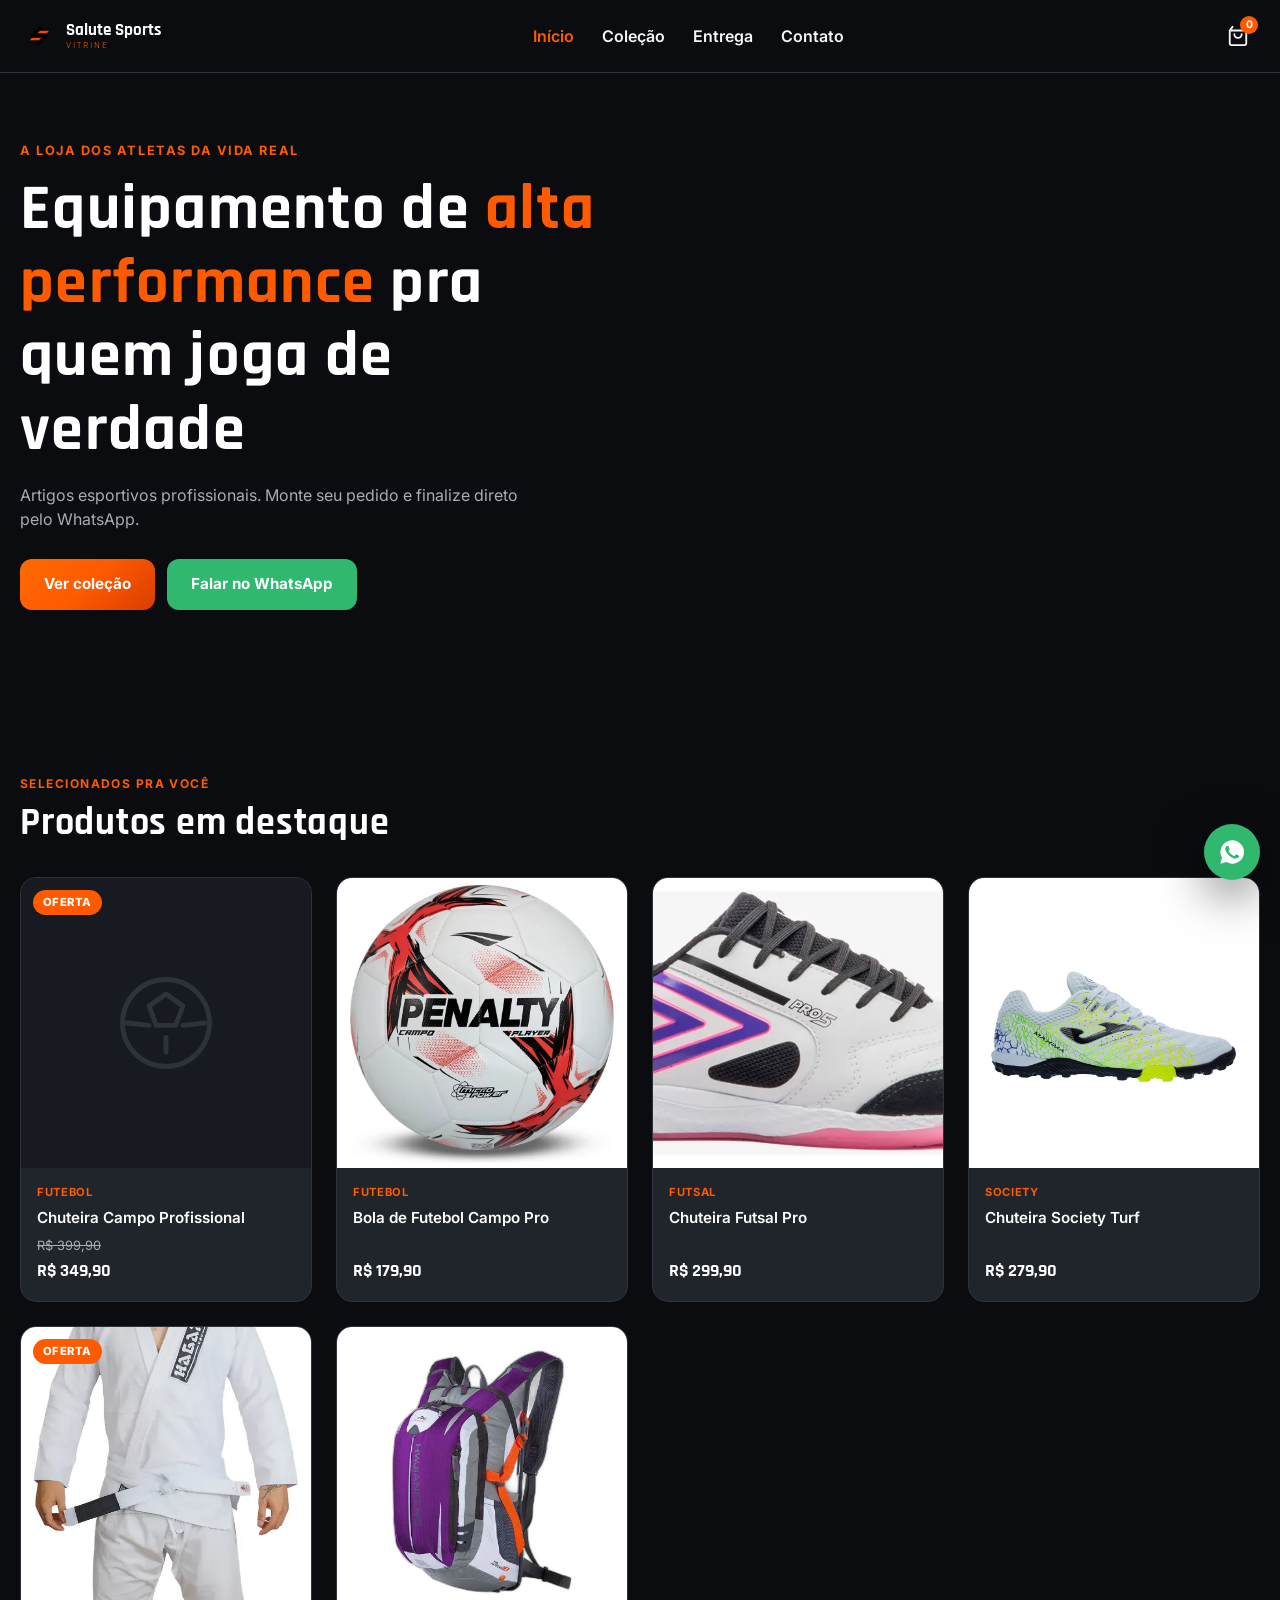
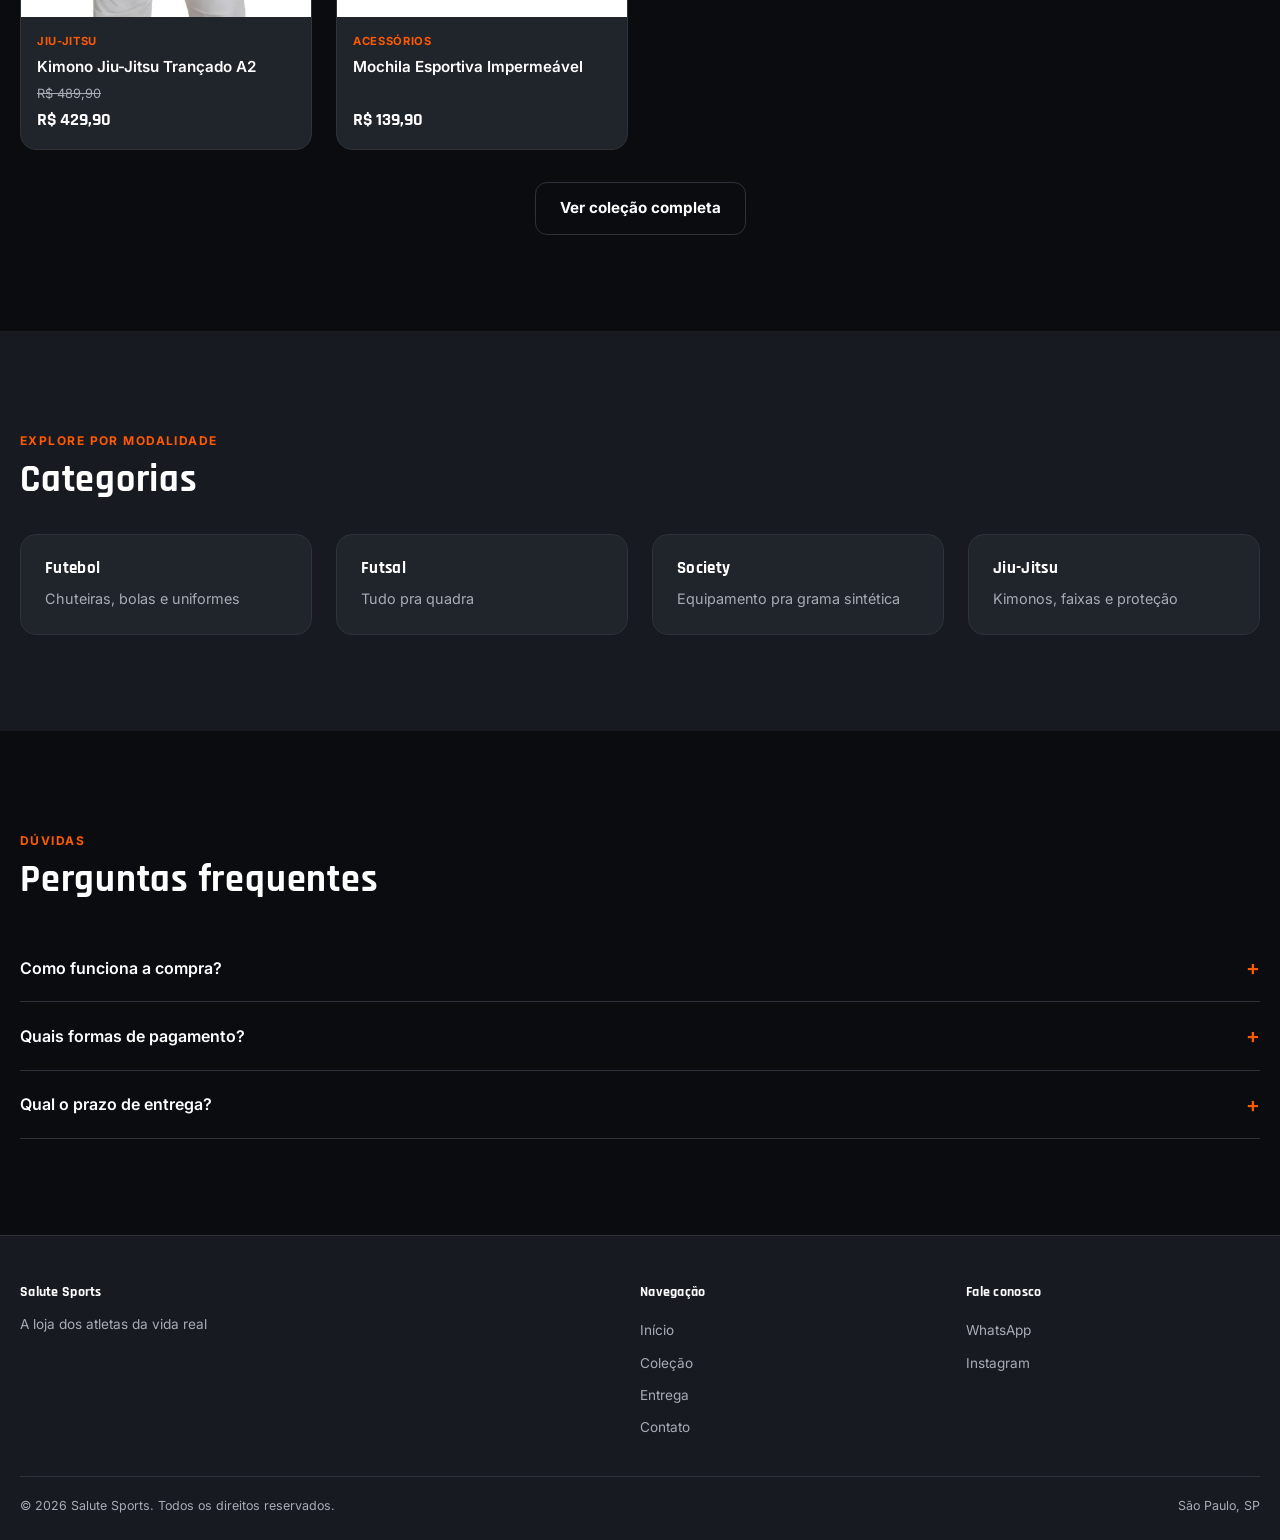
==== index.html @ 9b976837 "chore: bootstrap vitrine-esporte a partir do salute-sports-site" ====
<!doctype html>
<html lang="pt-BR">
<head>
<meta charset="UTF-8">
<meta name="viewport" content="width=device-width, initial-scale=1.0">
<title>Vitrine Esporte</title>
<meta name="description" content="Loja de artigos esportivos.">
<link rel="preconnect" href="https://fonts.googleapis.com">
<link rel="preconnect" href="https://fonts.gstatic.com" crossorigin>
<link href="https://fonts.googleapis.com/css2?family=Inter:wght@400;500;600;700;800&family=Rajdhani:wght@600;700&display=swap" rel="stylesheet">
<link rel="stylesheet" href="css/tokens.css">
<link rel="stylesheet" href="css/base.css">
<link rel="icon" type="image/svg+xml" href="img/favicon.svg">
</head>
<body data-page="home">

<a href="#main" class="skip-link">Pular para o conteúdo</a>

<!-- ============ HEADER ============ -->
<header class="header">
  <div class="header-inner">
    <a href="index.html" class="logo">
      <img data-store-logo src="img/logo/logo-mark.png" alt="" class="logo-icon">
      <span class="logo-text"><span class="logo-mark" data-store-name>Loja</span><span class="logo-sub">VITRINE</span></span>
    </a>
    <nav class="nav" id="mainNav" aria-label="Navegação principal">
      <a href="index.html" class="active">Início</a>
      <a href="colecao.html">Coleção</a>
      <a href="entrega.html">Entrega</a>
      <a href="contato.html">Contato</a>
    </nav>
    <div class="header-actions">
      <button class="icon-btn" id="cartBtn" aria-label="Abrir sacola de compras">
        <svg viewBox="0 0 24 24" fill="none" stroke="currentColor" stroke-width="2" stroke-linecap="round" stroke-linejoin="round"><path d="M6 2L3 6v14a2 2 0 002 2h14a2 2 0 002-2V6l-3-4"/><path d="M3 6h18"/><path d="M16 10a4 4 0 01-8 0"/></svg>
        <span class="cart-count" id="cartCount">0</span>
      </button>
      <button class="menu-toggle" id="menuToggle" aria-label="Abrir menu" aria-expanded="false" aria-controls="mainNav">
        <svg viewBox="0 0 24 24" fill="none" stroke="currentColor" stroke-width="2" stroke-linecap="round" stroke-linejoin="round"><path d="M3 6h18M3 12h18M3 18h18"/></svg>
      </button>
    </div>
  </div>
</header>
<div class="nav-overlay" id="navOverlay"></div>

<main id="main">

  <!-- ============ HERO ============ -->
  <section class="hero">
    <div class="hero-inner">
      <div>
        <span class="hero-eyebrow" data-store-tagline>A loja dos atletas da vida real</span>
        <h1 class="hero-title">Equipamento de <em>alta performance</em> pra quem joga de verdade</h1>
        <p class="hero-text" data-store-desc>Artigos esportivos profissionais. Monte seu pedido e finalize direto pelo WhatsApp.</p>
        <div class="hero-actions">
          <a href="colecao.html" class="btn btn-primary">Ver coleção</a>
          <a href="#" class="btn btn-whatsapp" data-wa-link target="_blank" rel="noopener">Falar no WhatsApp</a>
        </div>
      </div>
    </div>
  </section>

  <!-- ============ DESTAQUES ============ -->
  <section class="section">
    <div class="container">
      <div class="section-head">
        <span class="section-eyebrow">Selecionados pra você</span>
        <h2 class="section-title">Produtos em destaque</h2>
      </div>
      <div class="grid grid-4" id="productsGrid"></div>
      <div class="text-center" style="margin-top:32px">
        <a href="colecao.html" class="btn btn-outline">Ver coleção completa</a>
      </div>
    </div>
  </section>

  <!-- ============ CATEGORIAS ============ -->
  <section class="section" style="background:var(--bg-secondary)">
    <div class="container">
      <div class="section-head">
        <span class="section-eyebrow">Explore por modalidade</span>
        <h2 class="section-title">Categorias</h2>
      </div>
      <div class="grid grid-4">
        <a class="info-card" href="colecao.html?categoria=futebol"><h3>Futebol</h3><p>Chuteiras, bolas e uniformes</p></a>
        <a class="info-card" href="colecao.html?categoria=futsal"><h3>Futsal</h3><p>Tudo pra quadra</p></a>
        <a class="info-card" href="colecao.html?categoria=society"><h3>Society</h3><p>Equipamento pra grama sintética</p></a>
        <a class="info-card" href="colecao.html?categoria=jiujitsu"><h3>Jiu-Jitsu</h3><p>Kimonos, faixas e proteção</p></a>
      </div>
    </div>
  </section>

  <!-- ============ FAQ ============ -->
  <section class="section">
    <div class="container">
      <div class="section-head">
        <span class="section-eyebrow">Dúvidas</span>
        <h2 class="section-title">Perguntas frequentes</h2>
      </div>
      <div>
        <div class="faq-item">
          <button class="faq-question">Como funciona a compra?<span class="plus">+</span></button>
          <div class="faq-answer"><p>Você escolhe os produtos, adiciona à sacola e finaliza o pedido pelo WhatsApp. Lá confirmamos disponibilidade, pagamento e entrega.</p></div>
        </div>
        <div class="faq-item">
          <button class="faq-question">Quais formas de pagamento?<span class="plus">+</span></button>
          <div class="faq-answer"><p>Combinamos direto pelo WhatsApp: Pix, cartão de crédito ou débito.</p></div>
        </div>
        <div class="faq-item">
          <button class="faq-question">Qual o prazo de entrega?<span class="plus">+</span></button>
          <div class="faq-answer"><p>Veja os detalhes na página de <a href="entrega.html" style="color:var(--accent);text-decoration:underline">Entrega</a>.</p></div>
        </div>
      </div>
    </div>
  </section>

</main>

<!-- ============ SACOLA ============ -->
<aside class="cart-drawer" id="cartDrawer" aria-label="Sacola de compras">
  <div class="cart-head"><h3>Sua sacola</h3><button class="modal-close" id="closeCart" aria-label="Fechar sacola">✕</button></div>
  <div class="cart-items" id="cartItems"></div>
  <div class="cart-foot">
    <p id="cartFreteMsg" class="cart-note"></p>
    <div class="cart-total-row"><span>Subtotal</span><span id="cartSubtotal">R$ 0,00</span></div>
    <button class="btn btn-whatsapp btn-block" id="checkoutBtn">Finalizar pelo WhatsApp</button>
    <p class="cart-note">*Valores finais, formas de pagamento e frete serão confirmados diretamente pelo WhatsApp.</p>
  </div>
</aside>
<div class="nav-overlay" id="cartOverlay"></div>

<!-- ============ FOOTER ============ -->
<footer class="footer">
  <div class="container">
    <div class="footer-grid">
      <div class="footer-col">
        <h4 data-store-name>Loja</h4>
        <p data-store-tagline>Tagline</p>
      </div>
      <div class="footer-col">
        <h4>Navegação</h4>
        <a href="index.html">Início</a>
        <a href="colecao.html">Coleção</a>
        <a href="entrega.html">Entrega</a>
        <a href="contato.html">Contato</a>
      </div>
      <div class="footer-col">
        <h4>Fale conosco</h4>
        <a data-wa-link href="#" target="_blank" rel="noopener">WhatsApp</a>
        <a data-ig-link href="#" target="_blank" rel="noopener">Instagram</a>
      </div>
    </div>
    <div class="footer-bottom">
      <span>© <span id="year"></span> <span data-store-name>Loja</span>. Todos os direitos reservados.</span>
      <span data-store-cidade>Cidade</span>
    </div>
  </div>
</footer>

<a href="#" class="whatsapp-float" id="whatsFloat" data-wa-link aria-label="Falar no WhatsApp" target="_blank" rel="noopener">
  <svg viewBox="0 0 24 24" fill="currentColor"><path d="M12 2a10 10 0 00-8.6 15L2 22l5.2-1.4A10 10 0 1012 2zm5.6 14.3c-.2.6-1.3 1.2-1.9 1.3-.5.1-1.1.1-1.8-.1-.4-.1-1-.3-1.6-.6-2.9-1.2-4.7-4.2-4.9-4.4-.1-.2-1.2-1.6-1.2-3 0-1.4.7-2.1 1-2.4.3-.3.6-.3.8-.3h.5c.2 0 .4 0 .6.5.2.5.7 1.8.8 1.9.1.1.1.3 0 .5-.1.2-.1.3-.3.5-.1.2-.3.4-.4.5-.1.1-.3.3-.1.6.2.3.9 1.5 1.9 2.4 1.3 1.2 2.4 1.5 2.7 1.7.3.2.5.1.6-.1.2-.2.7-.8.9-1.1.2-.3.4-.2.6-.1.2.1 1.5.7 1.8.8.3.1.5.2.5.3.1.2.1.6-.1 1.2z"/></svg>
</a>

<div class="toast" id="toast" role="status" aria-live="polite"></div>

<script src="js/store.js"></script>
</body>
</html>
---- css/tokens.css ----
/* =========================================================
   VITRINE-ESPORTE — TOKENS
   Única fonte de cor/medida do template. Nenhuma outra folha
   de estilo deve declarar cores ou medidas fora destas variáveis.
   O JS pode sobrescrever --accent* em runtime a partir de
   data/config.json (campo corDestaque) para white-label.
   ========================================================= */
:root{
  /* cor de marca (fallback; store.js sobrescreve via corDestaque) */
  --accent:#FF5A00;
  --accent-2:#FF6A00;
  --accent-dark:#D93E00;
  --gradient: linear-gradient(135deg, var(--accent-2) 0%, var(--accent) 50%, var(--accent-dark) 100%);

  /* neutros */
  --white:#FFFFFF;
  --gray-light:#DADADA;
  --gray-mid:#8A8F98;
  --bg:#0A0C10;
  --bg-secondary:#171A20;
  --card:#20242B;
  --line:#2D323B;

  /* texto */
  --text:#F5F6F7;
  --text-muted:#A7ACB5;

  /* semântica */
  --success:#2FB86E;
  --error:#E6483C;
  --warning:#F0A93C;

  /* foco / acessibilidade */
  --focus-ring:#FFFFFF;
  --focus-ring-offset:2px;

  /* geometria */
  --radius:12px;
  --radius-card:16px;
  --radius-sm:8px;
  --gap:24px;
  --maxw:1280px;
  --section-space:96px;
  --section-space-sm:56px;

  /* sombra */
  --shadow-card: 0 8px 24px rgba(0,0,0,.35);
  --shadow-pop: 0 16px 48px rgba(0,0,0,.5);

  /* tipografia */
  --font-body:'Inter', sans-serif;
  --font-head:'Rajdhani', sans-serif;

  /* transições */
  --ease: cubic-bezier(.4,0,.2,1);
  --dur-fast: .15s;
  --dur: .25s;
  --dur-slow: .4s;
}

@media (prefers-reduced-motion: reduce){
  :root{ --dur-fast: 0s; --dur: 0s; --dur-slow: 0s; }
}
---- css/base.css ----
/* =========================================================
   VITRINE-ESPORTE — BASE
   Estrutura e componentes. Mobile-first (min-width media queries).
   Nenhuma cor hardcoded aqui — tudo vem de tokens.css via var().
   ========================================================= */

/* ---------- reset ---------- */
*{box-sizing:border-box;margin:0;padding:0}
html{scroll-behavior:smooth}
@media (prefers-reduced-motion: reduce){ html{scroll-behavior:auto} }
body{
  background:var(--bg);
  color:var(--text);
  font-family:var(--font-body);
  line-height:1.5;
  -webkit-font-smoothing:antialiased;
}
img{max-width:100%;display:block}
a{color:inherit;text-decoration:none}
button,input,select,textarea{font:inherit;color:inherit}
button{cursor:pointer;background:none;border:none}
ul{list-style:none}
h1,h2,h3,h4{font-family:var(--font-head);font-weight:700;letter-spacing:.02em;line-height:1.15}

/* foco visível — acessibilidade */
:focus{outline:none}
:focus-visible{
  outline:2px solid var(--focus-ring);
  outline-offset:var(--focus-ring-offset);
  border-radius:var(--radius-sm);
}

.sr-only{
  position:absolute;width:1px;height:1px;padding:0;margin:-1px;
  overflow:hidden;clip:rect(0,0,0,0);white-space:nowrap;border:0;
}

.skip-link{
  position:absolute;left:8px;top:-48px;z-index:200;
  background:var(--accent);color:var(--white);
  padding:10px 16px;border-radius:var(--radius-sm);
  transition:top var(--dur) var(--ease);
}
.skip-link:focus{top:8px}

/* ---------- layout ---------- */
.container{max-width:var(--maxw);margin:0 auto;padding:0 20px}
.section{padding:var(--section-space-sm) 0}
@media (min-width:900px){ .section{padding:var(--section-space) 0} }
.section-head{margin-bottom:32px}
.section-eyebrow{
  display:inline-block;color:var(--accent);font-weight:700;
  font-size:.75rem;letter-spacing:.12em;text-transform:uppercase;margin-bottom:8px;
}
.section-title{font-size:clamp(1.6rem,4vw,2.4rem);color:var(--white)}
.section-desc{color:var(--text-muted);margin-top:8px;max-width:60ch}

.grid{display:grid;gap:var(--gap)}
.grid-2{grid-template-columns:1fr}
.grid-3{grid-template-columns:1fr}
.grid-4{grid-template-columns:repeat(2,1fr)}
@media (min-width:640px){ .grid-3{grid-template-columns:repeat(2,1fr)} }
@media (min-width:900px){
  .grid-2{grid-template-columns:1fr 1fr}
  .grid-3{grid-template-columns:repeat(3,1fr)}
  .grid-4{grid-template-columns:repeat(4,1fr)}
}

/* ---------- botões ---------- */
.btn{
  display:inline-flex;align-items:center;justify-content:center;gap:8px;
  padding:14px 24px;border-radius:var(--radius);
  font-weight:700;font-size:.95rem;
  transition:transform var(--dur-fast) var(--ease), filter var(--dur-fast) var(--ease), background var(--dur-fast) var(--ease);
  white-space:nowrap;
}
.btn:active{transform:scale(.97)}
.btn-primary{background:var(--gradient);color:var(--white)}
.btn-primary:hover{filter:brightness(1.08)}
.btn-outline{background:transparent;color:var(--white);border:1px solid var(--line)}
.btn-outline:hover{border-color:var(--accent);color:var(--accent)}
.btn-whatsapp{background:var(--success);color:var(--white)}
.btn-whatsapp:hover{filter:brightness(1.08)}
.btn-block{width:100%}
.btn-sm{padding:10px 16px;font-size:.85rem}
.btn:disabled{opacity:.45;cursor:not-allowed;filter:none;transform:none}

/* ---------- header ---------- */
.header{
  position:sticky;top:0;z-index:100;
  background:var(--bg);
  border-bottom:1px solid var(--line);
}
.header-inner{
  max-width:var(--maxw);margin:0 auto;padding:14px 20px;
  display:flex;align-items:center;justify-content:space-between;gap:16px;
}
.logo{display:flex;align-items:center;gap:10px}
.logo-icon{width:36px;height:36px;object-fit:contain}
.logo-text{display:flex;flex-direction:column;line-height:1.1;font-family:var(--font-head)}
.logo-mark{font-weight:800;font-size:1.05rem;color:var(--white)}
.logo-sub{font-size:.65rem;letter-spacing:.2em;color:var(--accent)}

.nav{
  position:fixed;inset:0 0 0 auto;width:min(320px,85vw);
  background:var(--bg-secondary);border-left:1px solid var(--line);
  transform:translateX(100%);transition:transform var(--dur-slow) var(--ease);
  padding:88px 24px 24px;display:flex;flex-direction:column;gap:4px;
  overflow-y:auto;z-index:120;
}
.nav.show{transform:translateX(0)}
.nav a{
  display:block;padding:14px 4px;font-weight:600;color:var(--text);
  border-bottom:1px solid var(--line);min-height:44px;
}
.nav a:hover, .nav a.active{color:var(--accent)}

.header-actions{display:flex;align-items:center;gap:10px}
.icon-btn{
  position:relative;width:44px;height:44px;display:flex;align-items:center;justify-content:center;
  border-radius:var(--radius-sm);color:var(--text);
}
.icon-btn:hover{color:var(--accent)}
.icon-btn svg{width:22px;height:22px}
.cart-count{
  position:absolute;top:2px;right:2px;min-width:18px;height:18px;padding:0 4px;
  border-radius:999px;background:var(--accent);color:var(--white);
  font-size:.65rem;font-weight:700;display:flex;align-items:center;justify-content:center;
}

.menu-toggle{width:44px;height:44px;display:flex;align-items:center;justify-content:center}
.menu-toggle svg{width:26px;height:26px}

.nav-overlay{
  position:fixed;inset:0;background:color-mix(in srgb, var(--bg) 70%, transparent);
  opacity:0;pointer-events:none;transition:opacity var(--dur) var(--ease);z-index:110;
}
.nav-overlay.active{opacity:1;pointer-events:auto}

@media (min-width:900px){
  .menu-toggle{display:none}
  .nav{
    position:static;width:auto;transform:none;background:transparent;border:none;
    padding:0;flex-direction:row;align-items:center;gap:28px;overflow:visible;
  }
  .nav a{border-bottom:none;padding:8px 0;min-height:auto}
  .nav-overlay{display:none}
}

/* ---------- hero ---------- */
.hero{position:relative;padding:64px 0;overflow:hidden}
.hero-inner{
  max-width:var(--maxw);margin:0 auto;padding:0 20px;
  display:grid;gap:32px;
}
.hero-eyebrow{color:var(--accent);font-weight:700;letter-spacing:.12em;text-transform:uppercase;font-size:.8rem}
.hero-title{font-size:clamp(2.2rem,7vw,4rem);color:var(--white);margin:12px 0 16px}
.hero-title em{font-style:normal;color:var(--accent)}
.hero-text{color:var(--text-muted);max-width:52ch;margin-bottom:28px}
.hero-actions{display:flex;flex-wrap:wrap;gap:12px}
@media (min-width:900px){
  .hero-inner{grid-template-columns:1fr 1fr;align-items:center}
}

/* ---------- filtros (coleção) ---------- */
.filters-bar{
  display:flex;flex-wrap:wrap;gap:10px;margin-bottom:28px;
  padding-bottom:16px;border-bottom:1px solid var(--line);
}
.filter-chip{
  padding:9px 16px;border-radius:999px;border:1px solid var(--line);
  color:var(--text-muted);font-weight:600;font-size:.85rem;min-height:40px;
}
.filter-chip:hover{border-color:var(--accent);color:var(--white)}
.filter-chip[aria-pressed="true"]{background:var(--accent);border-color:var(--accent);color:var(--white)}
.filters-search{
  flex:1 1 200px;min-width:0;
  background:var(--card);border:1px solid var(--line);border-radius:var(--radius-sm);
  padding:10px 14px;color:var(--text);
}
.filters-empty{color:var(--text-muted);padding:48px 0;text-align:center}

/* ---------- produtos ---------- */
.product-card{
  background:var(--card);border:1px solid var(--line);border-radius:var(--radius-card);
  overflow:hidden;display:flex;flex-direction:column;position:relative;
  transition:border-color var(--dur) var(--ease), transform var(--dur) var(--ease);
}
.product-card:hover{border-color:var(--accent)}
.product-badge{
  position:absolute;top:12px;left:12px;z-index:2;
  background:var(--accent);color:var(--white);font-size:.7rem;font-weight:800;
  padding:4px 10px;border-radius:999px;letter-spacing:.04em;
}
.product-link{display:flex;flex-direction:column;flex:1}
.product-image{
  aspect-ratio:1/1;background:var(--bg-secondary);
  display:flex;align-items:center;justify-content:center;position:relative;overflow:hidden;
}
.product-image img{position:absolute;inset:0;width:100%;height:100%;object-fit:cover}
.product-image svg{width:40%;height:40%;color:var(--line)}
.product-info{padding:16px;display:flex;flex-direction:column;gap:6px;flex:1}
.product-cat{color:var(--accent);font-size:.7rem;font-weight:700;text-transform:uppercase;letter-spacing:.06em}
.product-name{font-weight:600;color:var(--white);font-size:.95rem}
.product-price-row{margin-top:auto;display:flex;flex-direction:column;gap:2px}
.product-price-old{color:var(--text-muted);text-decoration:line-through;font-size:.8rem}
.product-price{color:var(--white);font-weight:800;font-size:1.15rem;font-family:var(--font-head)}
.product-actions{padding:0 16px 16px}

/* ---------- galeria PDP ---------- */
.pdp{padding:32px 0 64px}
.pdp-grid{display:grid;gap:32px}
@media (min-width:900px){
  .pdp-grid{grid-template-columns:1fr 1fr;align-items:start}
  .pdp-gallery{position:sticky;top:88px}
}
.pdp-main-image{
  aspect-ratio:1/1;background:var(--bg-secondary);border-radius:var(--radius-card);
  overflow:hidden;position:relative;border:1px solid var(--line);
}
.pdp-main-image img{position:absolute;inset:0;width:100%;height:100%;object-fit:cover}
.pdp-main-image svg{width:35%;height:35%;color:var(--line);position:absolute;inset:0;margin:auto}
.pdp-thumbs{display:flex;gap:10px;margin-top:12px;flex-wrap:wrap}
.pdp-thumb{
  width:64px;height:64px;border-radius:var(--radius-sm);overflow:hidden;
  border:2px solid var(--line);background:var(--bg-secondary);
}
.pdp-thumb[aria-current="true"]{border-color:var(--accent)}
.pdp-thumb img{width:100%;height:100%;object-fit:cover}

.pdp-cat{color:var(--accent);font-weight:700;font-size:.8rem;text-transform:uppercase;letter-spacing:.06em}
.pdp-title{font-size:clamp(1.6rem,4vw,2.2rem);color:var(--white);margin:8px 0}
.pdp-sku{color:var(--text-muted);font-size:.8rem;margin-bottom:16px}
.pdp-price-row{display:flex;align-items:baseline;gap:10px;margin-bottom:20px}
.pdp-price-old{color:var(--text-muted);text-decoration:line-through}
.pdp-price{color:var(--white);font-weight:800;font-size:1.8rem;font-family:var(--font-head)}
.pdp-desc{color:var(--text-muted);margin-bottom:24px;max-width:60ch}

.pdp-block{margin-bottom:24px}
.pdp-block-label{display:flex;align-items:center;justify-content:space-between;margin-bottom:10px}
.pdp-block-label span{font-weight:700;color:var(--white);font-size:.9rem}
.link-btn{color:var(--accent);font-size:.82rem;font-weight:600;text-decoration:underline;min-height:44px;display:inline-flex;align-items:center}

.size-grid{display:flex;flex-wrap:wrap;gap:8px}
.size-opt{
  min-width:48px;height:44px;padding:0 12px;border-radius:var(--radius-sm);
  border:1px solid var(--line);color:var(--text);font-weight:600;
}
.size-opt[aria-pressed="true"]{border-color:var(--accent);background:var(--accent);color:var(--white)}
.size-opt:disabled{
  opacity:.35;text-decoration:line-through;cursor:not-allowed;
  border-style:dashed;
}

.personalize-box{
  background:var(--card);border:1px solid var(--line);border-radius:var(--radius);
  padding:16px;display:grid;gap:12px;
}
.personalize-row{display:grid;gap:12px}
@media (min-width:520px){ .personalize-row{grid-template-columns:2fr 1fr} }
.field{display:flex;flex-direction:column;gap:6px}
.field label{font-size:.8rem;font-weight:600;color:var(--text-muted)}
.field input,.field select,.field textarea{
  background:var(--bg-secondary);border:1px solid var(--line);border-radius:var(--radius-sm);
  padding:12px 14px;color:var(--text);min-height:44px;
}
.field input:focus-visible,.field select:focus-visible,.field textarea:focus-visible{border-color:var(--accent)}
.field-hint{color:var(--text-muted);font-size:.75rem}

.qty-stepper{display:inline-flex;align-items:center;border:1px solid var(--line);border-radius:var(--radius-sm)}
.qty-stepper-btn{width:44px;height:44px;font-size:1.1rem;color:var(--text)}
.qty-stepper-btn:hover{color:var(--accent)}
.qty-stepper-value{min-width:32px;text-align:center;font-weight:700}

.pdp-buy-row{display:flex;flex-wrap:wrap;gap:12px;align-items:center;margin-top:8px}

/* ---------- modal (guia de medidas) ---------- */
.modal-overlay{
  position:fixed;inset:0;background:color-mix(in srgb, var(--bg) 75%, transparent);
  display:flex;align-items:flex-end;justify-content:center;z-index:200;
  opacity:0;pointer-events:none;transition:opacity var(--dur) var(--ease);
}
.modal-overlay.open{opacity:1;pointer-events:auto}
.modal{
  background:var(--bg-secondary);border:1px solid var(--line);
  border-radius:var(--radius-card) var(--radius-card) 0 0;
  width:100%;max-width:560px;max-height:85vh;overflow-y:auto;padding:24px;
  transform:translateY(24px);transition:transform var(--dur) var(--ease);
}
.modal-overlay.open .modal{transform:translateY(0)}
@media (min-width:640px){
  .modal-overlay{align-items:center}
  .modal{border-radius:var(--radius-card)}
}
.modal-head{display:flex;align-items:center;justify-content:space-between;margin-bottom:16px}
.modal-title{font-size:1.2rem;color:var(--white)}
.modal-close{width:36px;height:36px;border-radius:var(--radius-sm);color:var(--text-muted)}
.modal-close:hover{color:var(--white)}
.size-table{width:100%;border-collapse:collapse;font-size:.85rem}
.size-table th,.size-table td{padding:10px;border-bottom:1px solid var(--line);text-align:left}
.size-table th{color:var(--accent)}

/* ---------- sacola (drawer) ---------- */
.cart-drawer{
  position:fixed;inset:0 0 0 auto;width:min(400px,90vw);background:var(--bg-secondary);
  border-left:1px solid var(--line);transform:translateX(100%);
  transition:transform var(--dur-slow) var(--ease);z-index:220;
  display:flex;flex-direction:column;
}
.cart-drawer.open{transform:translateX(0)}
.cart-head{display:flex;align-items:center;justify-content:space-between;padding:20px;border-bottom:1px solid var(--line)}
.cart-head h3{color:var(--white);font-size:1.1rem}
.cart-items{flex:1;overflow-y:auto;padding:16px 20px;display:flex;flex-direction:column;gap:14px}
.cart-item{display:grid;grid-template-columns:56px 1fr auto;gap:12px;align-items:center}
.cart-item-thumb{
  width:56px;height:56px;border-radius:var(--radius-sm);background:var(--card);
  overflow:hidden;position:relative;
}
.cart-item-thumb img{position:absolute;inset:0;width:100%;height:100%;object-fit:cover}
.cart-item-info{display:flex;flex-direction:column;gap:4px;min-width:0}
.cart-item-name{font-size:.85rem;font-weight:600;color:var(--white);overflow:hidden;text-overflow:ellipsis;white-space:nowrap}
.cart-item-meta{font-size:.72rem;color:var(--text-muted)}
.cart-item-price{font-size:.8rem;color:var(--text-muted)}
.cart-item-qty{display:flex;align-items:center;gap:8px;margin-top:4px}
.qty-btn{width:28px;height:28px;border:1px solid var(--line);border-radius:var(--radius-sm)}
.cart-item-remove{color:var(--error);font-size:.75rem;text-align:right;min-height:32px}
.cart-empty{color:var(--text-muted);text-align:center;padding:48px 0}
.cart-foot{border-top:1px solid var(--line);padding:20px;display:flex;flex-direction:column;gap:12px}
.cart-total-row{display:flex;justify-content:space-between;font-weight:700;color:var(--white);font-size:1.1rem}
.cart-note{font-size:.72rem;color:var(--text-muted)}

/* ---------- FAQ ---------- */
.faq-item{border-bottom:1px solid var(--line)}
.faq-question{
  width:100%;display:flex;align-items:center;justify-content:space-between;
  padding:18px 0;text-align:left;font-weight:600;color:var(--white);min-height:44px;
}
.faq-answer{max-height:0;overflow:hidden;transition:max-height var(--dur) var(--ease)}
.faq-answer p{color:var(--text-muted);padding-bottom:18px}
.faq-item.open .faq-answer{max-height:240px}
.faq-item.open .plus{transform:rotate(45deg)}
.plus{transition:transform var(--dur) var(--ease);color:var(--accent);font-size:1.3rem}

/* ---------- páginas institucionais (entrega/contato) ---------- */
.info-card{
  background:var(--card);border:1px solid var(--line);border-radius:var(--radius-card);
  padding:24px;display:flex;flex-direction:column;gap:10px;
}
.info-card h3{color:var(--white);font-size:1.05rem}
.info-card p, .info-card li{color:var(--text-muted);font-size:.9rem}
.tag-list{display:flex;flex-wrap:wrap;gap:8px}
.tag{
  padding:6px 12px;border-radius:999px;border:1px solid var(--line);
  color:var(--text);font-size:.78rem;font-weight:600;
}

.contact-form{display:grid;gap:16px;max-width:520px}

/* ---------- footer ---------- */
.footer{background:var(--bg-secondary);border-top:1px solid var(--line);padding:48px 0 24px}
.footer-grid{display:grid;gap:32px;margin-bottom:32px}
@media (min-width:700px){ .footer-grid{grid-template-columns:2fr 1fr 1fr} }
.footer-col h4{color:var(--white);font-size:.9rem;margin-bottom:14px}
.footer-col p{color:var(--text-muted);font-size:.85rem}
.footer-col a{display:block;color:var(--text-muted);font-size:.85rem;padding:6px 0;min-height:32px}
.footer-col a:hover{color:var(--accent)}
.footer-bottom{
  border-top:1px solid var(--line);padding-top:20px;
  display:flex;flex-wrap:wrap;gap:10px;justify-content:space-between;
  color:var(--text-muted);font-size:.78rem;
}

/* ---------- whatsapp flutuante ---------- */
.whatsapp-float{
  position:fixed;bottom:20px;right:20px;z-index:150;
  width:56px;height:56px;border-radius:999px;background:var(--success);
  display:flex;align-items:center;justify-content:center;box-shadow:var(--shadow-pop);
}
.whatsapp-float svg{width:28px;height:28px;color:var(--white)}

/* ---------- toast ---------- */
.toast{
  position:fixed;left:50%;bottom:24px;transform:translate(-50%,16px);
  background:var(--card);border:1px solid var(--line);color:var(--white);
  padding:12px 20px;border-radius:var(--radius);font-size:.85rem;font-weight:600;
  opacity:0;pointer-events:none;transition:opacity var(--dur) var(--ease), transform var(--dur) var(--ease);
  z-index:300;
}
.toast.show{opacity:1;transform:translate(-50%,0)}

/* ---------- reveal ---------- */
[data-reveal]{opacity:0;transform:translateY(16px);transition:opacity var(--dur-slow) var(--ease), transform var(--dur-slow) var(--ease)}
[data-reveal].in-view{opacity:1;transform:translateY(0)}
@media (prefers-reduced-motion: reduce){
  [data-reveal]{opacity:1;transform:none;transition:none}
}

/* ---------- utilitários ---------- */
.mt-0{margin-top:0}
.text-muted{color:var(--text-muted)}
.text-center{text-align:center}
.hide-mobile{display:none}
@media (min-width:900px){ .hide-mobile{display:initial} }
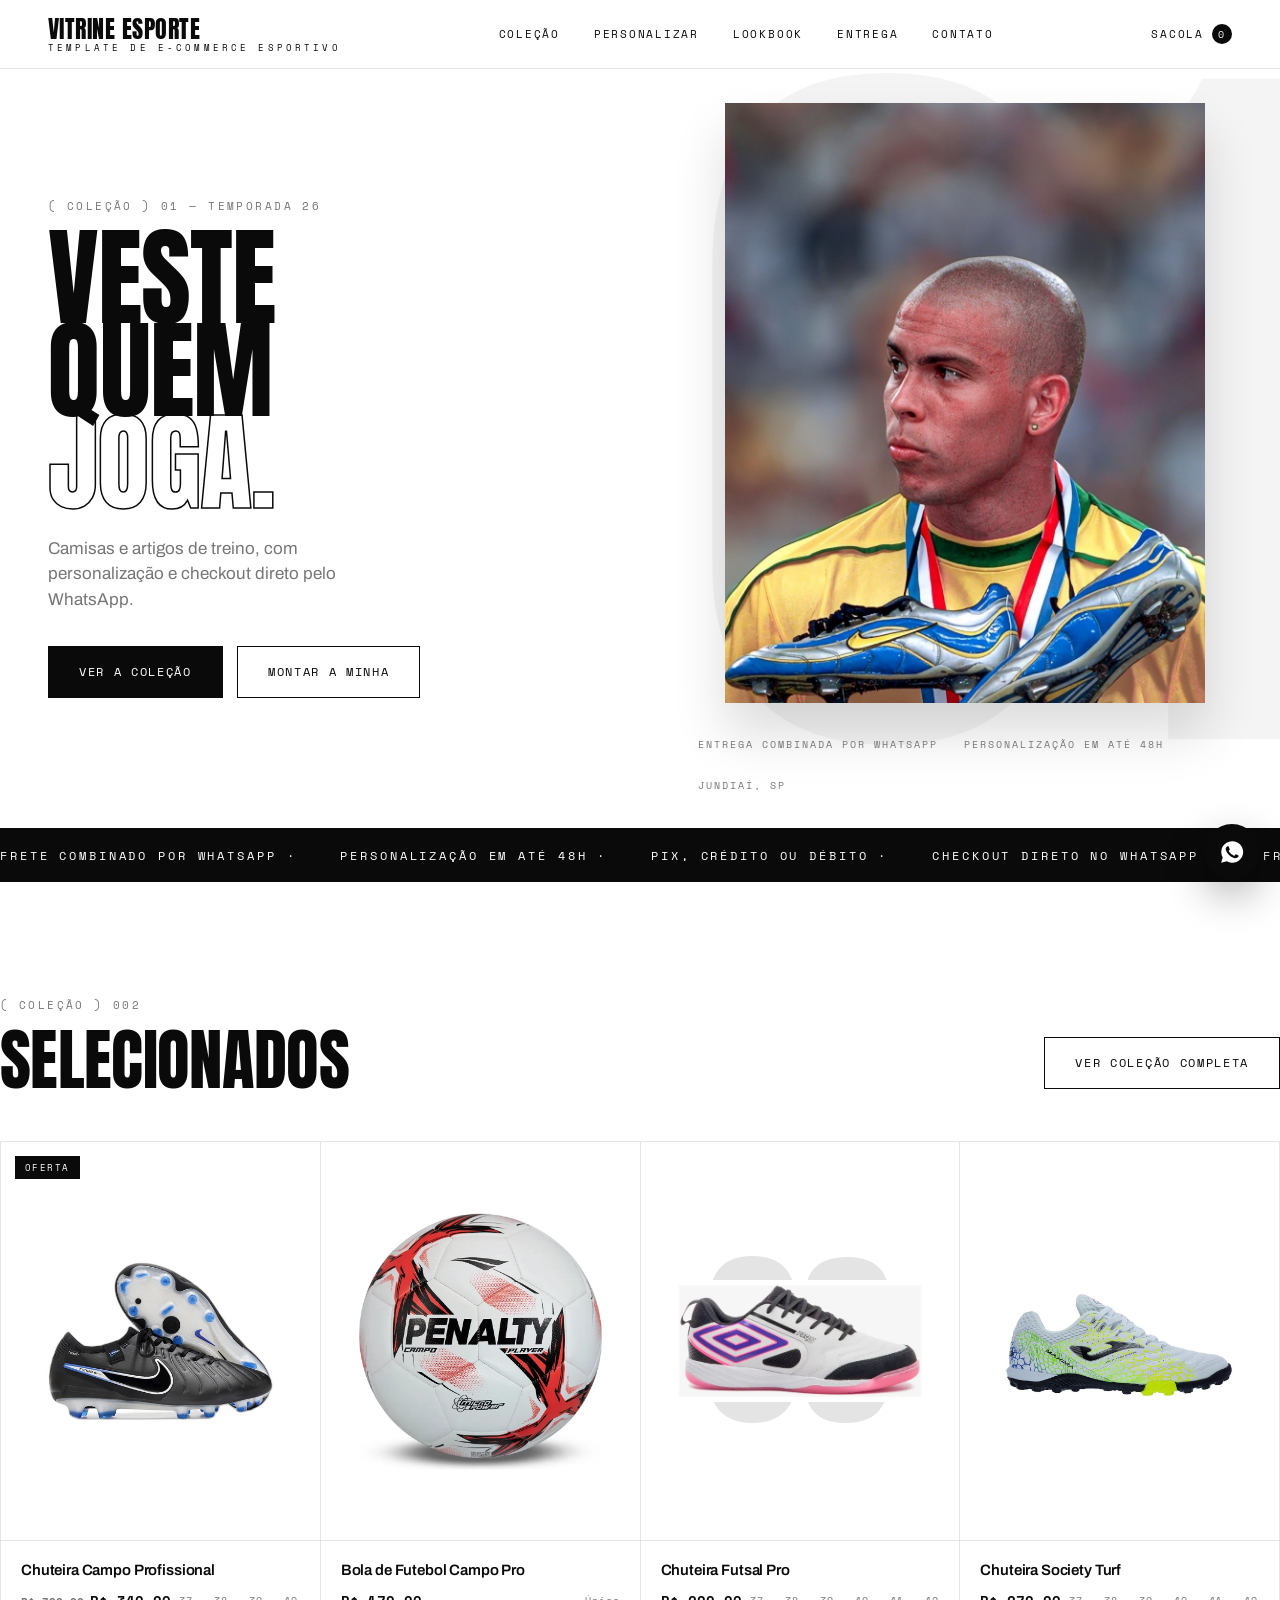
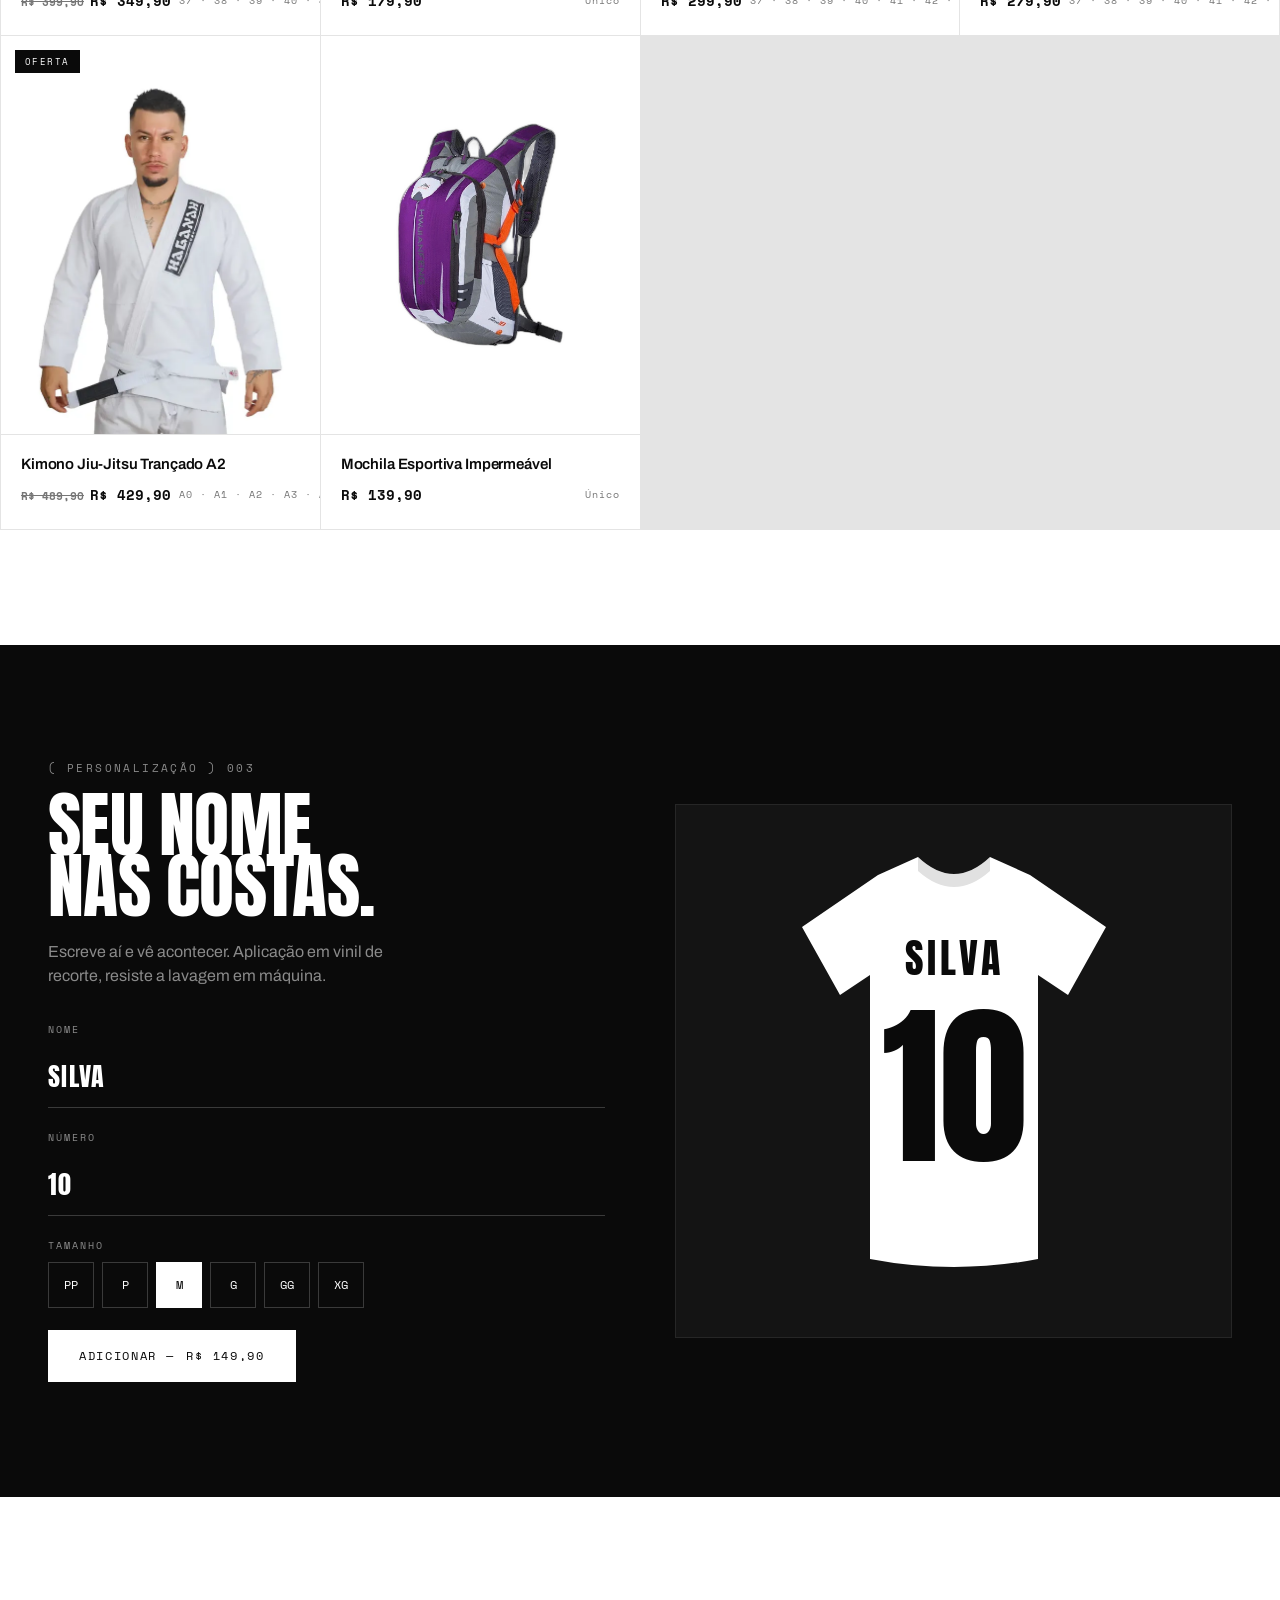
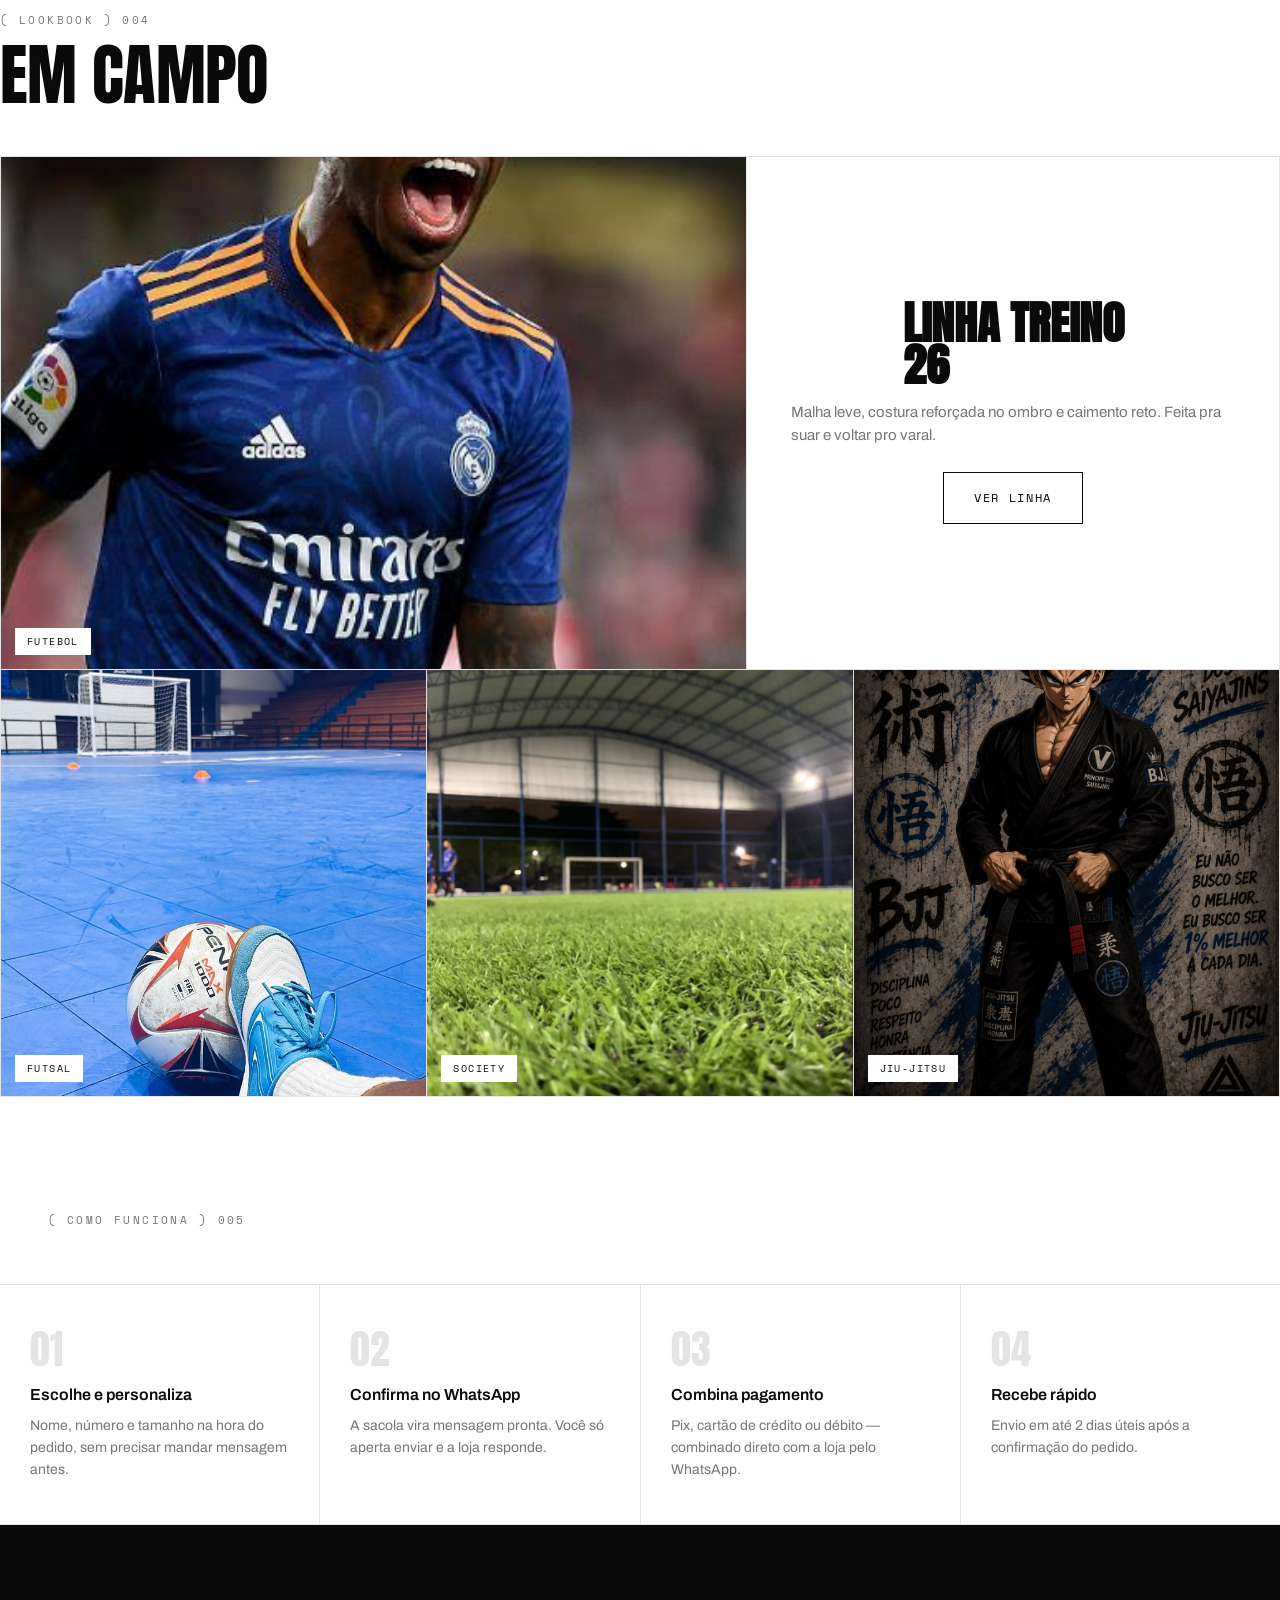
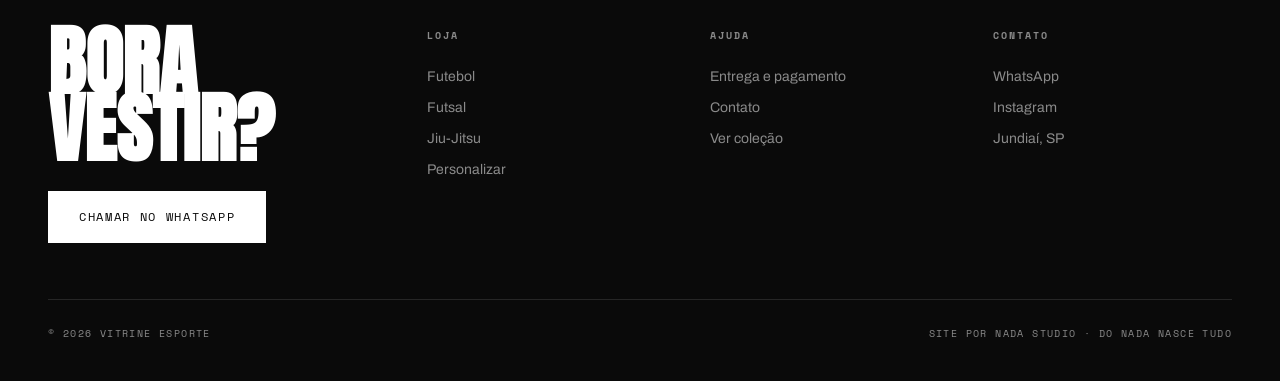
==== commit 08a5711b: "redesign: aplica molde P&B editorial do POC aprovado (vitrine-esporte) Reescreve tokens/base CSS e s" ====
--- a/index.html
+++ b/index.html
@@ -4,10 +4,11 @@
 <meta charset="UTF-8">
 <meta name="viewport" content="width=device-width, initial-scale=1.0">
 <title>Vitrine Esporte</title>
-<meta name="description" content="Loja de artigos esportivos.">
+<meta name="description" content="Camisas e artigos de treino, com personalização e checkout direto pelo WhatsApp.">
+<link rel="canonical" href="https://vitrineesporte.exemplo.com.br/index.html">
 <link rel="preconnect" href="https://fonts.googleapis.com">
 <link rel="preconnect" href="https://fonts.gstatic.com" crossorigin>
-<link href="https://fonts.googleapis.com/css2?family=Inter:wght@400;500;600;700;800&family=Rajdhani:wght@600;700&display=swap" rel="stylesheet">
+<link href="https://fonts.googleapis.com/css2?family=Anton&family=Archivo:wght@400;500;600;700&family=Space+Mono:wght@400;700&display=swap" rel="stylesheet">
 <link rel="stylesheet" href="css/tokens.css">
 <link rel="stylesheet" href="css/base.css">
 <link rel="icon" type="image/svg+xml" href="img/favicon.svg">
@@ -16,145 +17,159 @@
 
 <a href="#main" class="skip-link">Pular para o conteúdo</a>
 
-<!-- ============ HEADER ============ -->
-<header class="header">
-  <div class="header-inner">
-    <a href="index.html" class="logo">
-      <img data-store-logo src="img/logo/logo-mark.png" alt="" class="logo-icon">
-      <span class="logo-text"><span class="logo-mark" data-store-name>Loja</span><span class="logo-sub">VITRINE</span></span>
+<!-- ============ NAV ============ -->
+<nav class="nav-fixed">
+  <div class="wrap nav-in">
+    <a href="index.html" class="wordmark">
+      <img data-store-logo src="" alt="" style="display:none">
+      <span data-store-wordmark>Loja</span>
+      <small data-store-tagline>Tagline</small>
     </a>
-    <nav class="nav" id="mainNav" aria-label="Navegação principal">
-      <a href="index.html" class="active">Início</a>
+    <div class="nav-links" id="mainNav">
       <a href="colecao.html">Coleção</a>
+      <a href="#personalizar">Personalizar</a>
+      <a href="#lookbook">Lookbook</a>
       <a href="entrega.html">Entrega</a>
       <a href="contato.html">Contato</a>
-    </nav>
-    <div class="header-actions">
-      <button class="icon-btn" id="cartBtn" aria-label="Abrir sacola de compras">
-        <svg viewBox="0 0 24 24" fill="none" stroke="currentColor" stroke-width="2" stroke-linecap="round" stroke-linejoin="round"><path d="M6 2L3 6v14a2 2 0 002 2h14a2 2 0 002-2V6l-3-4"/><path d="M3 6h18"/><path d="M16 10a4 4 0 01-8 0"/></svg>
-        <span class="cart-count" id="cartCount">0</span>
-      </button>
+    </div>
+    <div class="nav-right">
+      <button class="cart-btn" id="cartBtn" aria-label="Abrir sacola de compras">Sacola <span class="cart-count" id="cartCount">0</span></button>
       <button class="menu-toggle" id="menuToggle" aria-label="Abrir menu" aria-expanded="false" aria-controls="mainNav">
         <svg viewBox="0 0 24 24" fill="none" stroke="currentColor" stroke-width="2" stroke-linecap="round" stroke-linejoin="round"><path d="M3 6h18M3 12h18M3 18h18"/></svg>
       </button>
     </div>
   </div>
-</header>
+</nav>
 <div class="nav-overlay" id="navOverlay"></div>
 
 <main id="main">
 
   <!-- ============ HERO ============ -->
-  <section class="hero">
-    <div class="hero-inner">
+  <header class="hero">
+    <div class="hero-num" data-collection-num>01</div>
+    <div class="wrap hero-grid">
+      <div class="hero-copy">
+        <span class="marker">( Coleção ) <span data-collection-num>01</span> — <span data-collection-nome>Temporada 26</span></span>
+        <h1 class="h-display">Veste<br>quem<br><em>joga.</em></h1>
+        <p data-store-desc>Artigos esportivos profissionais. Monte seu pedido e finalize direto pelo WhatsApp.</p>
+        <div class="hero-cta">
+          <a href="colecao.html" class="btn">Ver a coleção</a>
+          <a href="#personalizar" class="btn btn-ghost">Montar a minha</a>
+        </div>
+      </div>
+      <div class="hero-stage">
+        <div class="hero-media">
+          <img src="img/categories/futebol.jpg" alt="" id="heroPoster">
+          <video id="heroVideo" src="video/hero-loop.mp4" muted autoplay loop playsinline preload="metadata" poster="img/categories/futebol.jpg" aria-hidden="true"></video>
+        </div>
+        <div class="hero-tags"><span>Entrega combinada por WhatsApp</span><span>Personalização em até 48h</span><span data-store-cidade>Cidade</span></div>
+      </div>
+    </div>
+  </header>
+
+  <div class="marquee"><div class="marquee-track" id="mq"></div></div>
+
+  <!-- ============ DESTAQUES ============ -->
+  <section class="section wrap" id="colecao">
+    <div class="sec-head rv">
+      <div><span class="marker">( Coleção ) 002</span><h2 class="h-display">Selecionados</h2></div>
+      <a href="colecao.html" class="btn btn-ghost">Ver coleção completa</a>
+    </div>
+    <div class="grid rv" id="productsGrid"></div>
+  </section>
+
+  <!-- ============ PERSONALIZAR ============ -->
+  <section class="section custom" id="personalizar">
+    <div class="wrap custom-grid">
       <div>
-        <span class="hero-eyebrow" data-store-tagline>A loja dos atletas da vida real</span>
-        <h1 class="hero-title">Equipamento de <em>alta performance</em> pra quem joga de verdade</h1>
-        <p class="hero-text" data-store-desc>Artigos esportivos profissionais. Monte seu pedido e finalize direto pelo WhatsApp.</p>
-        <div class="hero-actions">
-          <a href="colecao.html" class="btn btn-primary">Ver coleção</a>
-          <a href="#" class="btn btn-whatsapp" data-wa-link target="_blank" rel="noopener">Falar no WhatsApp</a>
-        </div>
+        <span class="marker">( Personalização ) 003</span>
+        <h2 class="h-display">Seu nome<br>nas costas.</h2>
+        <p>Escreve aí e vê acontecer. Aplicação em vinil de recorte, resiste a lavagem em máquina.</p>
+        <div class="field"><label for="pzHomeNome">Nome</label><input id="pzHomeNome" maxlength="12" value="SILVA"></div>
+        <div class="field"><label for="pzHomeNumero">Número</label><input id="pzHomeNumero" maxlength="2" value="10" inputmode="numeric"></div>
+        <div class="field"><label>Tamanho</label><div class="size-row" id="pzHomeSizes"></div></div>
+        <button class="btn" id="pzHomeAddBtn" style="background:#fff;color:#0A0A0A;border-color:#fff">Adicionar — <span id="pzHomePrice">R$ 149,90</span></button>
+      </div>
+      <div class="jersey-stage">
+        <svg viewBox="0 0 200 240" aria-label="Prévia da camisa personalizada">
+          <path d="M62 22 L82 13 Q100 30 118 13 L138 22 L176 48 L157 82 L142 72 L142 214 Q100 222 58 214 L58 72 L43 82 L24 48 Z" fill="#FFFFFF"/>
+          <path d="M82 13 Q100 30 118 13 L118 20 Q100 36 82 20 Z" fill="#0A0A0A" opacity=".12"/>
+          <text id="pzPreviewNome" x="100" y="72" text-anchor="middle" font-family="Anton" font-size="20" letter-spacing="2" fill="#0A0A0A">SILVA</text>
+          <text id="pzPreviewNumero" x="100" y="165" text-anchor="middle" font-family="Anton" font-size="88" fill="#0A0A0A">10</text>
+        </svg>
       </div>
     </div>
   </section>
 
-  <!-- ============ DESTAQUES ============ -->
-  <section class="section">
-    <div class="container">
-      <div class="section-head">
-        <span class="section-eyebrow">Selecionados pra você</span>
-        <h2 class="section-title">Produtos em destaque</h2>
+  <!-- ============ LOOKBOOK ============ -->
+  <section class="section wrap" id="lookbook">
+    <div class="sec-head rv"><div><span class="marker">( Lookbook ) 004</span><h2 class="h-display">Em campo</h2></div></div>
+    <div class="look rv">
+      <a class="look-cell look-a" href="colecao.html?categoria=futebol">
+        <img src="img/athletes/atleta-1.jpg" alt="Atleta em campo com uniforme de futebol">
+        <span class="look-cell-label">Futebol</span>
+      </a>
+      <div class="look-cell look-b look-txt">
+        <h3>Linha treino<br>26</h3>
+        <p>Malha leve, costura reforçada no ombro e caimento reto. Feita pra suar e voltar pro varal.</p>
+        <div style="margin-top:26px"><a class="btn btn-ghost" href="colecao.html">Ver linha</a></div>
       </div>
-      <div class="grid grid-4" id="productsGrid"></div>
-      <div class="text-center" style="margin-top:32px">
-        <a href="colecao.html" class="btn btn-outline">Ver coleção completa</a>
-      </div>
+      <a class="look-cell look-c" href="colecao.html?categoria=futsal">
+        <img src="img/categories/futsal.jpg" alt="Categoria futsal">
+        <span class="look-cell-label">Futsal</span>
+      </a>
+      <a class="look-cell look-c" href="colecao.html?categoria=society">
+        <img src="img/categories/society.jpg" alt="Categoria society">
+        <span class="look-cell-label">Society</span>
+      </a>
+      <a class="look-cell look-c" href="colecao.html?categoria=jiujitsu">
+        <img src="img/categories/jiujitsu.jpg" alt="Categoria jiu-jitsu">
+        <span class="look-cell-label">Jiu-Jitsu</span>
+      </a>
     </div>
   </section>
 
-  <!-- ============ CATEGORIAS ============ -->
-  <section class="section" style="background:var(--bg-secondary)">
-    <div class="container">
-      <div class="section-head">
-        <span class="section-eyebrow">Explore por modalidade</span>
-        <h2 class="section-title">Categorias</h2>
-      </div>
-      <div class="grid grid-4">
-        <a class="info-card" href="colecao.html?categoria=futebol"><h3>Futebol</h3><p>Chuteiras, bolas e uniformes</p></a>
-        <a class="info-card" href="colecao.html?categoria=futsal"><h3>Futsal</h3><p>Tudo pra quadra</p></a>
-        <a class="info-card" href="colecao.html?categoria=society"><h3>Society</h3><p>Equipamento pra grama sintética</p></a>
-        <a class="info-card" href="colecao.html?categoria=jiujitsu"><h3>Jiu-Jitsu</h3><p>Kimonos, faixas e proteção</p></a>
-      </div>
-    </div>
-  </section>
-
-  <!-- ============ FAQ ============ -->
-  <section class="section">
-    <div class="container">
-      <div class="section-head">
-        <span class="section-eyebrow">Dúvidas</span>
-        <h2 class="section-title">Perguntas frequentes</h2>
-      </div>
-      <div>
-        <div class="faq-item">
-          <button class="faq-question">Como funciona a compra?<span class="plus">+</span></button>
-          <div class="faq-answer"><p>Você escolhe os produtos, adiciona à sacola e finaliza o pedido pelo WhatsApp. Lá confirmamos disponibilidade, pagamento e entrega.</p></div>
-        </div>
-        <div class="faq-item">
-          <button class="faq-question">Quais formas de pagamento?<span class="plus">+</span></button>
-          <div class="faq-answer"><p>Combinamos direto pelo WhatsApp: Pix, cartão de crédito ou débito.</p></div>
-        </div>
-        <div class="faq-item">
-          <button class="faq-question">Qual o prazo de entrega?<span class="plus">+</span></button>
-          <div class="faq-answer"><p>Veja os detalhes na página de <a href="entrega.html" style="color:var(--accent);text-decoration:underline">Entrega</a>.</p></div>
-        </div>
-      </div>
+  <!-- ============ COMO FUNCIONA ============ -->
+  <section id="garantias">
+    <div class="wrap" style="padding-bottom:38px"><span class="marker">( Como funciona ) 005</span></div>
+    <div class="trust rv">
+      <div class="trust-item"><div class="n">01</div><h4>Escolhe e personaliza</h4><p>Nome, número e tamanho na hora do pedido, sem precisar mandar mensagem antes.</p></div>
+      <div class="trust-item"><div class="n">02</div><h4>Confirma no WhatsApp</h4><p>A sacola vira mensagem pronta. Você só aperta enviar e a loja responde.</p></div>
+      <div class="trust-item"><div class="n">03</div><h4>Combina pagamento</h4><p>Pix, cartão de crédito ou débito — combinado direto com a loja pelo WhatsApp.</p></div>
+      <div class="trust-item"><div class="n">04</div><h4>Recebe rápido</h4><p>Envio em até 2 dias úteis após a confirmação do pedido.</p></div>
     </div>
   </section>
 
 </main>
 
+<!-- ============ FOOTER ============ -->
+<footer class="foot">
+  <div class="wrap">
+    <div class="foot-top">
+      <div>
+        <h2>Bora<br>vestir?</h2>
+        <div style="margin-top:28px"><a href="#" data-wa-link target="_blank" rel="noopener" class="btn" style="background:#fff;color:#0A0A0A;border-color:#fff">Chamar no WhatsApp</a></div>
+      </div>
+      <div class="foot-col"><h5>Loja</h5><a href="colecao.html?categoria=futebol">Futebol</a><a href="colecao.html?categoria=futsal">Futsal</a><a href="colecao.html?categoria=jiujitsu">Jiu-Jitsu</a><a href="#personalizar">Personalizar</a></div>
+      <div class="foot-col"><h5>Ajuda</h5><a href="entrega.html">Entrega e pagamento</a><a href="contato.html">Contato</a><a href="colecao.html">Ver coleção</a></div>
+      <div class="foot-col"><h5>Contato</h5><a href="#" data-wa-link target="_blank" rel="noopener">WhatsApp</a><a href="#" data-ig-link target="_blank" rel="noopener">Instagram</a><p data-store-cidade>Cidade</p></div>
+    </div>
+    <div class="foot-bot"><span>© <span id="year"></span> <span data-store-name>Loja</span></span><span>Site por NADA Studio · do nada nasce tudo</span></div>
+  </div>
+</footer>
+
 <!-- ============ SACOLA ============ -->
-<aside class="cart-drawer" id="cartDrawer" aria-label="Sacola de compras">
-  <div class="cart-head"><h3>Sua sacola</h3><button class="modal-close" id="closeCart" aria-label="Fechar sacola">✕</button></div>
-  <div class="cart-items" id="cartItems"></div>
-  <div class="cart-foot">
-    <p id="cartFreteMsg" class="cart-note"></p>
-    <div class="cart-total-row"><span>Subtotal</span><span id="cartSubtotal">R$ 0,00</span></div>
-    <button class="btn btn-whatsapp btn-block" id="checkoutBtn">Finalizar pelo WhatsApp</button>
-    <p class="cart-note">*Valores finais, formas de pagamento e frete serão confirmados diretamente pelo WhatsApp.</p>
+<div class="scrim" id="cartOverlay"></div>
+<aside class="drawer" id="cartDrawer" aria-label="Sacola de compras">
+  <div class="drawer-head"><strong>Sua sacola</strong><button class="modal-close" id="closeCart" aria-label="Fechar sacola">×</button></div>
+  <div class="drawer-body" id="cartItems"></div>
+  <div class="drawer-foot">
+    <p id="cartFreteMsg" class="drawer-note"></p>
+    <div class="drawer-total"><span>Total</span><span id="cartSubtotal">R$ 0,00</span></div>
+    <button class="btn" id="checkoutBtn">Finalizar pelo WhatsApp</button>
+    <p class="drawer-note">*Valores finais, formas de pagamento e frete serão confirmados diretamente pelo WhatsApp.</p>
   </div>
 </aside>
-<div class="nav-overlay" id="cartOverlay"></div>
-
-<!-- ============ FOOTER ============ -->
-<footer class="footer">
-  <div class="container">
-    <div class="footer-grid">
-      <div class="footer-col">
-        <h4 data-store-name>Loja</h4>
-        <p data-store-tagline>Tagline</p>
-      </div>
-      <div class="footer-col">
-        <h4>Navegação</h4>
-        <a href="index.html">Início</a>
-        <a href="colecao.html">Coleção</a>
-        <a href="entrega.html">Entrega</a>
-        <a href="contato.html">Contato</a>
-      </div>
-      <div class="footer-col">
-        <h4>Fale conosco</h4>
-        <a data-wa-link href="#" target="_blank" rel="noopener">WhatsApp</a>
-        <a data-ig-link href="#" target="_blank" rel="noopener">Instagram</a>
-      </div>
-    </div>
-    <div class="footer-bottom">
-      <span>© <span id="year"></span> <span data-store-name>Loja</span>. Todos os direitos reservados.</span>
-      <span data-store-cidade>Cidade</span>
-    </div>
-  </div>
-</footer>
 
 <a href="#" class="whatsapp-float" id="whatsFloat" data-wa-link aria-label="Falar no WhatsApp" target="_blank" rel="noopener">
   <svg viewBox="0 0 24 24" fill="currentColor"><path d="M12 2a10 10 0 00-8.6 15L2 22l5.2-1.4A10 10 0 1012 2zm5.6 14.3c-.2.6-1.3 1.2-1.9 1.3-.5.1-1.1.1-1.8-.1-.4-.1-1-.3-1.6-.6-2.9-1.2-4.7-4.2-4.9-4.4-.1-.2-1.2-1.6-1.2-3 0-1.4.7-2.1 1-2.4.3-.3.6-.3.8-.3h.5c.2 0 .4 0 .6.5.2.5.7 1.8.8 1.9.1.1.1.3 0 .5-.1.2-.1.3-.3.5-.1.2-.3.4-.4.5-.1.1-.3.3-.1.6.2.3.9 1.5 1.9 2.4 1.3 1.2 2.4 1.5 2.7 1.7.3.2.5.1.6-.1.2-.2.7-.8.9-1.1.2-.3.4-.2.6-.1.2.1 1.5.7 1.8.8.3.1.5.2.5.3.1.2.1.6-.1 1.2z"/></svg>
@@ -162,6 +177,17 @@
 
 <div class="toast" id="toast" role="status" aria-live="polite"></div>
 
+<script>
+  document.getElementById("mq").innerHTML = Array(4).fill([
+    "Frete combinado por WhatsApp","Personalização em até 48h","Pix, crédito ou débito","Checkout direto no WhatsApp"
+  ]).flat().map(m => `<span>${m} ·</span>`).join("");
+  /* respeita prefers-reduced-motion: sem autoplay de vídeo, só o poster */
+  if (window.matchMedia("(prefers-reduced-motion: reduce)").matches) {
+    document.getElementById("heroVideo")?.remove();
+  } else {
+    document.getElementById("heroVideo")?.addEventListener("error", function () { this.remove(); });
+  }
+</script>
 <script src="js/store.js"></script>
 </body>
 </html>
--- a/css/tokens.css
+++ b/css/tokens.css
@@ -2,62 +2,50 @@
    VITRINE-ESPORTE — TOKENS
    Única fonte de cor/medida do template. Nenhuma outra folha
    de estilo deve declarar cores ou medidas fora destas variáveis.
-   O JS pode sobrescrever --accent* em runtime a partir de
-   data/config.json (campo corDestaque) para white-label.
+   Tema P&B editorial (referência: POC aprovado). O JS pode
+   sobrescrever --accent em runtime a partir de data/config.json
+   (campo corDestaque) para white-label — se corDestaque for
+   null/vazio, --accent permanece = --ink (P&B puro, default).
    ========================================================= */
 :root{
+  /* base P&B */
+  --paper:#FFFFFF;
+  --ink:#0A0A0A;
+  --fog:#F4F4F4;
+  --line:#E4E4E4;
+  --line-2:#D0D0D0;
+  --mute:#767676;
+
   /* cor de marca (fallback; store.js sobrescreve via corDestaque) */
-  --accent:#FF5A00;
-  --accent-2:#FF6A00;
-  --accent-dark:#D93E00;
-  --gradient: linear-gradient(135deg, var(--accent-2) 0%, var(--accent) 50%, var(--accent-dark) 100%);
+  --accent:var(--ink);
 
-  /* neutros */
-  --white:#FFFFFF;
-  --gray-light:#DADADA;
-  --gray-mid:#8A8F98;
-  --bg:#0A0C10;
-  --bg-secondary:#171A20;
-  --card:#20242B;
-  --line:#2D323B;
+  /* semântica (única exceção de cor fora da paleta P&B) */
+  --error:#C0392B;
+  --success:#2E7D46;
 
-  /* texto */
-  --text:#F5F6F7;
-  --text-muted:#A7ACB5;
+  /* tons de cinza usados só sobre fundo --ink (hero escuro, personalizador,
+     footer) — variações do próprio --ink, não cores novas */
+  --ink-mute:#8A8A8A;
+  --ink-line:#3A3A3A;
+  --ink-line-2:#262626;
+  --ink-surface:#141414;
 
-  /* semântica */
-  --success:#2FB86E;
-  --error:#E6483C;
-  --warning:#F0A93C;
-
-  /* foco / acessibilidade */
-  --focus-ring:#FFFFFF;
-  --focus-ring-offset:2px;
+  /* tipografia */
+  --font-display:'Anton',sans-serif;
+  --font-body:'Archivo',sans-serif;
+  --font-util:'Space Mono',monospace;
 
   /* geometria */
-  --radius:12px;
-  --radius-card:16px;
-  --radius-sm:8px;
-  --gap:24px;
-  --maxw:1280px;
-  --section-space:96px;
-  --section-space-sm:56px;
-
-  /* sombra */
-  --shadow-card: 0 8px 24px rgba(0,0,0,.35);
-  --shadow-pop: 0 16px 48px rgba(0,0,0,.5);
-
-  /* tipografia */
-  --font-body:'Inter', sans-serif;
-  --font-head:'Rajdhani', sans-serif;
+  --gut:clamp(16px,4vw,48px);
+  --radius:0px;
+  --maxw:1440px;
 
   /* transições */
-  --ease: cubic-bezier(.4,0,.2,1);
-  --dur-fast: .15s;
-  --dur: .25s;
-  --dur-slow: .4s;
+  --dur-fast:.2s;
+  --dur:.35s;
+  --dur-slow:.45s;
 }
 
 @media (prefers-reduced-motion: reduce){
-  :root{ --dur-fast: 0s; --dur: 0s; --dur-slow: 0s; }
+  :root{ --dur-fast:0s; --dur:0s; --dur-slow:0s; }
 }
--- a/css/base.css
+++ b/css/base.css
@@ -1,6 +1,7 @@
 /* =========================================================
    VITRINE-ESPORTE — BASE
-   Estrutura e componentes. Mobile-first (min-width media queries).
+   Estrutura e componentes, herdados quase literalmente do POC
+   aprovado (P&B editorial + número gigante estrutural).
    Nenhuma cor hardcoded aqui — tudo vem de tokens.css via var().
    ========================================================= */
 
@@ -9,395 +10,372 @@
 html{scroll-behavior:smooth}
 @media (prefers-reduced-motion: reduce){ html{scroll-behavior:auto} }
 body{
-  background:var(--bg);
-  color:var(--text);
+  background:var(--paper);
+  color:var(--ink);
   font-family:var(--font-body);
+  font-size:16px;
   line-height:1.5;
   -webkit-font-smoothing:antialiased;
-}
-img{max-width:100%;display:block}
-a{color:inherit;text-decoration:none}
+  overflow-x:hidden;
+}
+img{display:block;max-width:100%}
 button,input,select,textarea{font:inherit;color:inherit}
 button{cursor:pointer;background:none;border:none}
+a{color:inherit;text-decoration:none}
 ul{list-style:none}
-h1,h2,h3,h4{font-family:var(--font-head);font-weight:700;letter-spacing:.02em;line-height:1.15}
-
-/* foco visível — acessibilidade */
+
 :focus{outline:none}
-:focus-visible{
-  outline:2px solid var(--focus-ring);
-  outline-offset:var(--focus-ring-offset);
-  border-radius:var(--radius-sm);
-}
-
-.sr-only{
-  position:absolute;width:1px;height:1px;padding:0;margin:-1px;
-  overflow:hidden;clip:rect(0,0,0,0);white-space:nowrap;border:0;
-}
+:focus-visible{outline:2px solid var(--ink);outline-offset:3px}
+
+.sr-only{position:absolute;width:1px;height:1px;padding:0;margin:-1px;overflow:hidden;clip:rect(0,0,0,0);white-space:nowrap;border:0}
 
 .skip-link{
   position:absolute;left:8px;top:-48px;z-index:200;
-  background:var(--accent);color:var(--white);
-  padding:10px 16px;border-radius:var(--radius-sm);
-  transition:top var(--dur) var(--ease);
+  background:var(--ink);color:var(--paper);
+  padding:10px 16px;font-family:var(--font-util);font-size:12px;letter-spacing:.1em;text-transform:uppercase;
+  transition:top var(--dur) ease;
 }
 .skip-link:focus{top:8px}
 
 /* ---------- layout ---------- */
-.container{max-width:var(--maxw);margin:0 auto;padding:0 20px}
-.section{padding:var(--section-space-sm) 0}
-@media (min-width:900px){ .section{padding:var(--section-space) 0} }
-.section-head{margin-bottom:32px}
-.section-eyebrow{
-  display:inline-block;color:var(--accent);font-weight:700;
-  font-size:.75rem;letter-spacing:.12em;text-transform:uppercase;margin-bottom:8px;
-}
-.section-title{font-size:clamp(1.6rem,4vw,2.4rem);color:var(--white)}
-.section-desc{color:var(--text-muted);margin-top:8px;max-width:60ch}
-
-.grid{display:grid;gap:var(--gap)}
-.grid-2{grid-template-columns:1fr}
-.grid-3{grid-template-columns:1fr}
-.grid-4{grid-template-columns:repeat(2,1fr)}
-@media (min-width:640px){ .grid-3{grid-template-columns:repeat(2,1fr)} }
-@media (min-width:900px){
-  .grid-2{grid-template-columns:1fr 1fr}
-  .grid-3{grid-template-columns:repeat(3,1fr)}
-  .grid-4{grid-template-columns:repeat(4,1fr)}
-}
+.wrap{max-width:var(--maxw);margin:0 auto;padding:0 var(--gut)}
+.container{max-width:var(--maxw);margin:0 auto;padding:0 var(--gut)}
+
+/* ---------- tipografia utilitária (POC) ---------- */
+.marker{font-family:var(--font-util);font-size:11px;letter-spacing:.22em;text-transform:uppercase;color:var(--mute);display:block;margin-bottom:18px}
+.h-display{font-family:var(--font-display);text-transform:uppercase;line-height:.86;letter-spacing:-.01em;font-weight:400}
+.eyebrow{font-family:var(--font-util);font-size:11px;letter-spacing:.2em;text-transform:uppercase}
 
 /* ---------- botões ---------- */
 .btn{
-  display:inline-flex;align-items:center;justify-content:center;gap:8px;
-  padding:14px 24px;border-radius:var(--radius);
-  font-weight:700;font-size:.95rem;
-  transition:transform var(--dur-fast) var(--ease), filter var(--dur-fast) var(--ease), background var(--dur-fast) var(--ease);
+  display:inline-flex;align-items:center;justify-content:center;gap:12px;
+  background:var(--accent);color:var(--paper);
+  padding:16px 30px;border:1px solid var(--accent);border-radius:var(--radius);
+  font-family:var(--font-util);font-size:12px;letter-spacing:.14em;text-transform:uppercase;
+  cursor:pointer;transition:background var(--dur-fast) ease,color var(--dur-fast) ease;
   white-space:nowrap;
 }
-.btn:active{transform:scale(.97)}
-.btn-primary{background:var(--gradient);color:var(--white)}
-.btn-primary:hover{filter:brightness(1.08)}
-.btn-outline{background:transparent;color:var(--white);border:1px solid var(--line)}
-.btn-outline:hover{border-color:var(--accent);color:var(--accent)}
-.btn-whatsapp{background:var(--success);color:var(--white)}
-.btn-whatsapp:hover{filter:brightness(1.08)}
+.btn:hover{background:transparent;color:var(--accent)}
+.btn-ghost{background:transparent;color:var(--ink);border-color:var(--ink)}
+.btn-ghost:hover{background:var(--ink);color:var(--paper)}
 .btn-block{width:100%}
-.btn-sm{padding:10px 16px;font-size:.85rem}
-.btn:disabled{opacity:.45;cursor:not-allowed;filter:none;transform:none}
-
-/* ---------- header ---------- */
-.header{
-  position:sticky;top:0;z-index:100;
-  background:var(--bg);
-  border-bottom:1px solid var(--line);
-}
-.header-inner{
-  max-width:var(--maxw);margin:0 auto;padding:14px 20px;
-  display:flex;align-items:center;justify-content:space-between;gap:16px;
-}
-.logo{display:flex;align-items:center;gap:10px}
-.logo-icon{width:36px;height:36px;object-fit:contain}
-.logo-text{display:flex;flex-direction:column;line-height:1.1;font-family:var(--font-head)}
-.logo-mark{font-weight:800;font-size:1.05rem;color:var(--white)}
-.logo-sub{font-size:.65rem;letter-spacing:.2em;color:var(--accent)}
-
-.nav{
-  position:fixed;inset:0 0 0 auto;width:min(320px,85vw);
-  background:var(--bg-secondary);border-left:1px solid var(--line);
-  transform:translateX(100%);transition:transform var(--dur-slow) var(--ease);
-  padding:88px 24px 24px;display:flex;flex-direction:column;gap:4px;
-  overflow-y:auto;z-index:120;
-}
-.nav.show{transform:translateX(0)}
-.nav a{
-  display:block;padding:14px 4px;font-weight:600;color:var(--text);
-  border-bottom:1px solid var(--line);min-height:44px;
-}
-.nav a:hover, .nav a.active{color:var(--accent)}
-
-.header-actions{display:flex;align-items:center;gap:10px}
-.icon-btn{
-  position:relative;width:44px;height:44px;display:flex;align-items:center;justify-content:center;
-  border-radius:var(--radius-sm);color:var(--text);
-}
-.icon-btn:hover{color:var(--accent)}
-.icon-btn svg{width:22px;height:22px}
-.cart-count{
-  position:absolute;top:2px;right:2px;min-width:18px;height:18px;padding:0 4px;
-  border-radius:999px;background:var(--accent);color:var(--white);
-  font-size:.65rem;font-weight:700;display:flex;align-items:center;justify-content:center;
-}
-
-.menu-toggle{width:44px;height:44px;display:flex;align-items:center;justify-content:center}
-.menu-toggle svg{width:26px;height:26px}
+.btn:disabled{opacity:.4;cursor:not-allowed}
+
+/* ---------- nav ---------- */
+nav.nav-fixed{position:fixed;top:0;left:0;right:0;z-index:60;background:rgba(255,255,255,.86);backdrop-filter:blur(14px);border-bottom:1px solid var(--line)}
+.nav-in{display:flex;align-items:center;justify-content:space-between;height:68px}
+.wordmark{font-family:var(--font-display);font-size:24px;letter-spacing:.02em;text-transform:uppercase;display:flex;flex-direction:column;line-height:1}
+.wordmark img{height:32px;width:auto;object-fit:contain}
+.wordmark small{font-family:var(--font-util);font-size:9px;letter-spacing:.35em;display:block;margin-top:2px;font-weight:400;text-transform:uppercase}
+.nav-links{display:flex;gap:34px}
+.nav-links a{font-family:var(--font-util);font-size:11px;letter-spacing:.16em;text-transform:uppercase;position:relative;padding:4px 0}
+.nav-links a::after{content:'';position:absolute;left:0;bottom:0;width:0;height:1px;background:var(--ink);transition:width var(--dur) ease}
+.nav-links a:hover::after, .nav-links a.active::after{width:100%}
+.nav-right{display:flex;align-items:center;gap:22px}
+.cart-btn{background:none;border:none;cursor:pointer;font-family:var(--font-util);font-size:11px;letter-spacing:.16em;text-transform:uppercase;display:flex;gap:8px;align-items:center}
+.cart-count{background:var(--ink);color:var(--paper);width:20px;height:20px;display:grid;place-items:center;font-size:10px;border-radius:50%}
+.menu-toggle{width:36px;height:36px;display:flex;align-items:center;justify-content:center}
+.menu-toggle svg{width:22px;height:22px}
+
+@media(max-width:1024px){
+  .nav-links{
+    display:flex;position:fixed;inset:0 0 0 auto;width:min(320px,85vw);flex-direction:column;gap:0;
+    background:var(--paper);border-left:1px solid var(--line);
+    transform:translateX(100%);transition:transform var(--dur-slow) ease;
+    padding:88px 28px 28px;z-index:120;overflow-y:auto;
+  }
+  .nav-links.show{transform:translateX(0)}
+  .nav-links a{padding:16px 0;border-bottom:1px solid var(--line);font-size:12px}
+  .nav-links a::after{display:none}
+}
+@media(min-width:1025px){ .menu-toggle{display:none} }
 
 .nav-overlay{
-  position:fixed;inset:0;background:color-mix(in srgb, var(--bg) 70%, transparent);
-  opacity:0;pointer-events:none;transition:opacity var(--dur) var(--ease);z-index:110;
+  position:fixed;inset:0;background:rgba(10,10,10,.4);
+  opacity:0;pointer-events:none;transition:opacity var(--dur) ease;z-index:110;
 }
 .nav-overlay.active{opacity:1;pointer-events:auto}
-
-@media (min-width:900px){
-  .menu-toggle{display:none}
-  .nav{
-    position:static;width:auto;transform:none;background:transparent;border:none;
-    padding:0;flex-direction:row;align-items:center;gap:28px;overflow:visible;
-  }
-  .nav a{border-bottom:none;padding:8px 0;min-height:auto}
-  .nav-overlay{display:none}
-}
+@media(min-width:1025px){ .nav-overlay{display:none} }
 
 /* ---------- hero ---------- */
-.hero{position:relative;padding:64px 0;overflow:hidden}
-.hero-inner{
-  max-width:var(--maxw);margin:0 auto;padding:0 20px;
-  display:grid;gap:32px;
-}
-.hero-eyebrow{color:var(--accent);font-weight:700;letter-spacing:.12em;text-transform:uppercase;font-size:.8rem}
-.hero-title{font-size:clamp(2.2rem,7vw,4rem);color:var(--white);margin:12px 0 16px}
-.hero-title em{font-style:normal;color:var(--accent)}
-.hero-text{color:var(--text-muted);max-width:52ch;margin-bottom:28px}
-.hero-actions{display:flex;flex-wrap:wrap;gap:12px}
-@media (min-width:900px){
-  .hero-inner{grid-template-columns:1fr 1fr;align-items:center}
-}
-
-/* ---------- filtros (coleção) ---------- */
-.filters-bar{
-  display:flex;flex-wrap:wrap;gap:10px;margin-bottom:28px;
-  padding-bottom:16px;border-bottom:1px solid var(--line);
-}
-.filter-chip{
-  padding:9px 16px;border-radius:999px;border:1px solid var(--line);
-  color:var(--text-muted);font-weight:600;font-size:.85rem;min-height:40px;
-}
-.filter-chip:hover{border-color:var(--accent);color:var(--white)}
-.filter-chip[aria-pressed="true"]{background:var(--accent);border-color:var(--accent);color:var(--white)}
+.hero{padding-top:68px;min-height:92vh;display:flex;align-items:center;position:relative;overflow:hidden}
+.hero-grid{display:grid;grid-template-columns:1.05fr .95fr;gap:60px;align-items:center;width:100%}
+.hero-num{position:absolute;right:-4%;top:50%;transform:translateY(-50%);font-family:var(--font-display);font-size:min(60vw,900px);line-height:.75;color:var(--fog);z-index:0;user-select:none;pointer-events:none}
+.hero-copy{position:relative;z-index:2}
+.hero h1{font-size:clamp(52px,8.4vw,140px)}
+.hero h1 em{font-style:normal;-webkit-text-stroke:1.5px var(--ink);color:transparent}
+.hero p{max-width:34ch;margin:26px 0 34px;color:var(--mute);font-size:17px}
+.hero-cta{display:flex;gap:14px;flex-wrap:wrap}
+.hero-stage{position:relative;z-index:2}
+.hero-media{position:relative;width:min(100%,480px);aspect-ratio:4/5;margin:0 auto;overflow:hidden;box-shadow:0 30px 50px rgba(0,0,0,.14);background:var(--fog)}
+.hero-media video, .hero-media img{width:100%;height:100%;object-fit:cover;position:absolute;inset:0}
+.hero-media img{z-index:0}
+.hero-media video{z-index:1}
+.hero-tags{position:relative;z-index:2;display:flex;gap:26px;font-family:var(--font-util);font-size:10px;letter-spacing:.2em;text-transform:uppercase;color:var(--mute);margin-top:34px;flex-wrap:wrap}
+
+/* ---------- marquee ---------- */
+.marquee{background:var(--ink);color:var(--paper);padding:15px 0;overflow:hidden;white-space:nowrap}
+.marquee-track{display:inline-flex;gap:44px;animation:slide 26s linear infinite}
+.marquee span{font-family:var(--font-util);font-size:12px;letter-spacing:.24em;text-transform:uppercase}
+@keyframes slide{to{transform:translateX(-50%)}}
+
+/* ---------- seções genéricas ---------- */
+.section{padding:clamp(70px,9vw,130px) 0}
+.section-tight{padding-bottom:0}
+.sec-head{display:flex;justify-content:space-between;align-items:flex-end;margin-bottom:52px;gap:30px;flex-wrap:wrap}
+.sec-head h2, .sec-head h1{font-size:clamp(36px,5.2vw,74px)}
+.section-desc{color:var(--mute);margin-top:8px;max-width:60ch}
+
+/* ---------- filtros / chips (coleção) ---------- */
+.filters{display:flex;gap:8px;flex-wrap:wrap}
+.filters-bar{display:flex;gap:16px;flex-wrap:wrap;align-items:center;margin-bottom:40px}
+.chip{border:1px solid var(--line);background:transparent;padding:9px 17px;cursor:pointer;font-family:var(--font-util);font-size:10px;letter-spacing:.14em;text-transform:uppercase;transition:.2s}
+.chip:hover{border-color:var(--ink)}
+.chip.on{background:var(--ink);color:var(--paper);border-color:var(--ink)}
 .filters-search{
-  flex:1 1 200px;min-width:0;
-  background:var(--card);border:1px solid var(--line);border-radius:var(--radius-sm);
-  padding:10px 14px;color:var(--text);
-}
-.filters-empty{color:var(--text-muted);padding:48px 0;text-align:center}
-
-/* ---------- produtos ---------- */
-.product-card{
-  background:var(--card);border:1px solid var(--line);border-radius:var(--radius-card);
-  overflow:hidden;display:flex;flex-direction:column;position:relative;
-  transition:border-color var(--dur) var(--ease), transform var(--dur) var(--ease);
-}
-.product-card:hover{border-color:var(--accent)}
-.product-badge{
-  position:absolute;top:12px;left:12px;z-index:2;
-  background:var(--accent);color:var(--white);font-size:.7rem;font-weight:800;
-  padding:4px 10px;border-radius:999px;letter-spacing:.04em;
-}
-.product-link{display:flex;flex-direction:column;flex:1}
-.product-image{
-  aspect-ratio:1/1;background:var(--bg-secondary);
-  display:flex;align-items:center;justify-content:center;position:relative;overflow:hidden;
-}
-.product-image img{position:absolute;inset:0;width:100%;height:100%;object-fit:cover}
-.product-image svg{width:40%;height:40%;color:var(--line)}
-.product-info{padding:16px;display:flex;flex-direction:column;gap:6px;flex:1}
-.product-cat{color:var(--accent);font-size:.7rem;font-weight:700;text-transform:uppercase;letter-spacing:.06em}
-.product-name{font-weight:600;color:var(--white);font-size:.95rem}
-.product-price-row{margin-top:auto;display:flex;flex-direction:column;gap:2px}
-.product-price-old{color:var(--text-muted);text-decoration:line-through;font-size:.8rem}
-.product-price{color:var(--white);font-weight:800;font-size:1.15rem;font-family:var(--font-head)}
-.product-actions{padding:0 16px 16px}
+  flex:1 1 220px;min-width:0;background:transparent;border:1px solid var(--line);border-radius:var(--radius);
+  padding:12px 16px;color:var(--ink);font-family:var(--font-util);font-size:12px;
+}
+.filters-search:focus-visible{border-color:var(--ink)}
+.filters-empty{color:var(--mute);padding:60px 0;text-align:center;grid-column:1/-1;font-family:var(--font-util);font-size:13px;text-transform:uppercase;letter-spacing:.08em}
+
+/* ---------- grid de produtos / card ---------- */
+.grid{display:grid;grid-template-columns:repeat(4,1fr);gap:1px;background:var(--line);border:1px solid var(--line)}
+.grid-3{grid-template-columns:repeat(3,1fr)}
+.grid-2{grid-template-columns:repeat(2,1fr)}
+.card{background:var(--paper);position:relative;cursor:pointer;overflow:hidden;transition:background var(--dur) ease}
+.card:hover{background:var(--fog)}
+.card-media{position:relative;aspect-ratio:4/5;display:grid;place-items:center;padding:26px;overflow:hidden}
+.card-num{position:absolute;inset:0;display:grid;place-items:center;font-family:var(--font-display);font-size:clamp(120px,15vw,200px);color:var(--line);z-index:0;transition:transform var(--dur-slow) ease,color var(--dur-slow) ease;user-select:none}
+.card:hover .card-num{transform:scale(1.14);color:var(--line-2)}
+.card-media img{position:relative;z-index:1;width:100%;height:100%;object-fit:contain;transition:transform var(--dur-slow) cubic-bezier(.2,.8,.2,1)}
+.card:hover .card-media img{transform:translateY(-6px) scale(1.03)}
+.card-media a{position:relative;z-index:1;display:block;width:100%;height:100%}
+.card-media svg.placeholder-icon{position:relative;z-index:1;width:40%;height:40%;margin:auto;color:var(--line)}
+.ci-thumb svg.placeholder-icon,.pdp-main-image svg.placeholder-icon,.pdp-thumb svg.placeholder-icon{width:40%;color:var(--line)}
+.card-info-link{display:block}
+.card-flag{position:absolute;top:14px;left:14px;z-index:3;background:var(--ink);color:var(--paper);padding:5px 10px;font-family:var(--font-util);font-size:9px;letter-spacing:.16em;text-transform:uppercase}
+.card-quick{position:absolute;left:14px;right:14px;bottom:14px;z-index:3;background:var(--ink);color:var(--paper);border:none;padding:14px;cursor:pointer;font-family:var(--font-util);font-size:10px;letter-spacing:.18em;text-transform:uppercase;transform:translateY(120%);opacity:0;transition:transform var(--dur) cubic-bezier(.2,.8,.2,1),opacity var(--dur) ease}
+.card:hover .card-quick,.card:focus-within .card-quick{transform:translateY(0);opacity:1}
+.card-info{padding:18px 20px 24px;border-top:1px solid var(--line)}
+.card-info h3{font-size:15px;font-weight:600;letter-spacing:-.01em}
+.card-meta{display:flex;justify-content:space-between;align-items:center;margin-top:8px;gap:8px}
+.card-price{font-family:var(--font-util);font-size:14px;font-weight:700}
+.card-price-old{font-family:var(--font-util);font-size:11px;color:var(--mute);text-decoration:line-through;margin-right:6px}
+.card-sizes{font-family:var(--font-util);font-size:10px;color:var(--mute);letter-spacing:.1em;white-space:nowrap}
+
+/* ---------- personalizador (custom / jersey-stage) ---------- */
+.custom{background:var(--ink);color:var(--paper)}
+.custom .marker{color:var(--ink-mute)}
+.custom-grid{display:grid;grid-template-columns:1fr 1fr;gap:70px;align-items:center}
+.custom h2{font-size:clamp(38px,5.6vw,80px)}
+.custom p{color:var(--ink-mute);max-width:38ch;margin:22px 0 34px}
+.field{margin-bottom:22px}
+.field label{font-family:var(--font-util);font-size:10px;letter-spacing:.2em;text-transform:uppercase;color:var(--ink-mute);display:block;margin-bottom:9px}
+.field input,.field select,.field textarea{
+  width:100%;background:transparent;border:none;border-bottom:1px solid var(--ink-line);padding:11px 0;
+  font-family:var(--font-display);font-size:26px;text-transform:uppercase;letter-spacing:.05em;outline:none;transition:border-color var(--dur-fast) ease;
+}
+.field input:focus,.field select:focus,.field textarea:focus{border-color:var(--paper)}
+.jersey-stage{display:grid;place-items:center;padding:26px;background:var(--ink-surface);border:1px solid var(--ink-line-2)}
+.jersey-stage svg{width:min(100%,400px)}
+.size-row{display:flex;gap:8px;margin-top:6px;flex-wrap:wrap}
+.size{width:46px;height:46px;display:grid;place-items:center;border:1px solid var(--ink-line);cursor:pointer;font-family:var(--font-util);font-size:12px;transition:.2s;background:transparent}
+.size:hover{border-color:var(--paper)}
+.size.on{background:var(--paper);color:var(--ink);border-color:var(--paper)}
+
+/* personalizador da PDP (sem preview, tema claro) */
+.personalize-box{border:1px solid var(--line);padding:20px;display:grid;gap:14px}
+.personalize-row{display:grid;gap:16px}
+@media(min-width:520px){ .personalize-row{grid-template-columns:2fr 1fr} }
+.personalize-box .field input{
+  background:transparent;border:none;border-bottom:1px solid var(--line);color:var(--ink);
+  font-family:var(--font-display);font-size:20px;padding:10px 0;
+}
+.personalize-box .field input:focus{border-color:var(--ink)}
+.personalize-box .field label{color:var(--mute)}
+.field-hint{color:var(--mute);font-size:.75rem;font-family:var(--font-util)}
+
+/* ---------- lookbook ---------- */
+.look{display:grid;grid-template-columns:repeat(12,1fr);gap:1px;background:var(--line);border:1px solid var(--line)}
+.look-cell{background:var(--fog);aspect-ratio:1;display:grid;place-items:center;position:relative;overflow:hidden}
+.look-cell img,.look-cell video{position:absolute;inset:0;width:100%;height:100%;object-fit:cover;transition:transform var(--dur-slow) ease}
+.look-cell:hover img,.look-cell:hover video{transform:scale(1.06)}
+.look-cell-label{position:absolute;left:14px;bottom:14px;z-index:2;background:var(--paper);color:var(--ink);padding:6px 12px;font-family:var(--font-util);font-size:10px;letter-spacing:.14em;text-transform:uppercase}
+.look-a{grid-column:span 7;aspect-ratio:16/11}
+.look-b{grid-column:span 5;aspect-ratio:auto}
+.look-c{grid-column:span 4}
+.look-txt{background:var(--paper);display:flex;flex-direction:column;justify-content:center;padding:44px}
+.look-txt h3{font-family:var(--font-display);font-size:clamp(30px,3.6vw,54px);text-transform:uppercase;line-height:.9}
+.look-txt p{color:var(--mute);margin-top:16px;font-size:15px}
+
+/* ---------- trust / como funciona ---------- */
+.trust{display:grid;grid-template-columns:repeat(4,1fr);gap:1px;background:var(--line);border-block:1px solid var(--line)}
+.trust-item{background:var(--paper);padding:44px 30px}
+.trust-item .n{font-family:var(--font-display);font-size:40px;color:var(--line);line-height:1}
+.trust-item h4{font-size:16px;font-weight:600;margin:14px 0 8px}
+.trust-item p{font-size:14px;color:var(--mute);line-height:1.55}
+
+/* ---------- páginas institucionais (entrega/contato) ---------- */
+.info-card{border:1px solid var(--line);padding:28px;display:flex;flex-direction:column;gap:10px}
+.info-card h3{font-family:var(--font-display);font-size:22px;text-transform:uppercase;letter-spacing:-.01em}
+.info-card p, .info-card li{color:var(--mute);font-size:14px}
+.tag-list{display:flex;flex-wrap:wrap;gap:8px}
+.tag{padding:6px 14px;border:1px solid var(--line);color:var(--ink);font-family:var(--font-util);font-size:11px;text-transform:uppercase;letter-spacing:.08em}
+.contact-form{display:grid;gap:20px;max-width:520px}
+.contact-form .field input,.contact-form .field textarea{
+  background:transparent;border:none;border-bottom:1px solid var(--line);color:var(--ink);
+  font-family:var(--font-body);font-size:16px;padding:12px 0;text-transform:none;letter-spacing:normal;
+}
+.contact-form .field label{color:var(--mute)}
+.contact-form .field input:focus,.contact-form .field textarea:focus{border-color:var(--ink)}
 
 /* ---------- galeria PDP ---------- */
-.pdp{padding:32px 0 64px}
-.pdp-grid{display:grid;gap:32px}
-@media (min-width:900px){
+.pdp{padding:clamp(90px,10vw,140px) 0 64px}
+.pdp-grid{display:grid;gap:48px}
+@media(min-width:900px){
   .pdp-grid{grid-template-columns:1fr 1fr;align-items:start}
-  .pdp-gallery{position:sticky;top:88px}
-}
-.pdp-main-image{
-  aspect-ratio:1/1;background:var(--bg-secondary);border-radius:var(--radius-card);
-  overflow:hidden;position:relative;border:1px solid var(--line);
-}
-.pdp-main-image img{position:absolute;inset:0;width:100%;height:100%;object-fit:cover}
-.pdp-main-image svg{width:35%;height:35%;color:var(--line);position:absolute;inset:0;margin:auto}
+  .pdp-gallery{position:sticky;top:100px}
+}
+.pdp-main-image{aspect-ratio:4/5;background:var(--fog);border:1px solid var(--line);position:relative;overflow:hidden}
+.pdp-main-image img{position:absolute;inset:0;width:100%;height:100%;object-fit:contain;padding:20px}
 .pdp-thumbs{display:flex;gap:10px;margin-top:12px;flex-wrap:wrap}
-.pdp-thumb{
-  width:64px;height:64px;border-radius:var(--radius-sm);overflow:hidden;
-  border:2px solid var(--line);background:var(--bg-secondary);
-}
-.pdp-thumb[aria-current="true"]{border-color:var(--accent)}
-.pdp-thumb img{width:100%;height:100%;object-fit:cover}
-
-.pdp-cat{color:var(--accent);font-weight:700;font-size:.8rem;text-transform:uppercase;letter-spacing:.06em}
-.pdp-title{font-size:clamp(1.6rem,4vw,2.2rem);color:var(--white);margin:8px 0}
-.pdp-sku{color:var(--text-muted);font-size:.8rem;margin-bottom:16px}
-.pdp-price-row{display:flex;align-items:baseline;gap:10px;margin-bottom:20px}
-.pdp-price-old{color:var(--text-muted);text-decoration:line-through}
-.pdp-price{color:var(--white);font-weight:800;font-size:1.8rem;font-family:var(--font-head)}
-.pdp-desc{color:var(--text-muted);margin-bottom:24px;max-width:60ch}
-
-.pdp-block{margin-bottom:24px}
-.pdp-block-label{display:flex;align-items:center;justify-content:space-between;margin-bottom:10px}
-.pdp-block-label span{font-weight:700;color:var(--white);font-size:.9rem}
-.link-btn{color:var(--accent);font-size:.82rem;font-weight:600;text-decoration:underline;min-height:44px;display:inline-flex;align-items:center}
-
+.pdp-thumb{width:72px;height:88px;border:1px solid var(--line);background:var(--fog);overflow:hidden;padding:4px}
+.pdp-thumb[aria-current="true"]{border-color:var(--ink)}
+.pdp-thumb img{width:100%;height:100%;object-fit:contain}
+.pdp-cat{font-family:var(--font-util);font-size:11px;color:var(--mute);text-transform:uppercase;letter-spacing:.16em}
+.pdp-title{font-family:var(--font-display);text-transform:uppercase;font-size:clamp(32px,4.4vw,56px);margin:10px 0;line-height:.92}
+.pdp-sku{color:var(--mute);font-family:var(--font-util);font-size:11px;margin-bottom:20px;display:block}
+.pdp-price-row{display:flex;align-items:baseline;gap:12px;margin-bottom:24px}
+.pdp-price-old{color:var(--mute);text-decoration:line-through;font-family:var(--font-util)}
+.pdp-price{font-family:var(--font-util);font-weight:700;font-size:1.6rem}
+.pdp-desc{color:var(--mute);margin-bottom:28px;max-width:60ch}
+.pdp-block{margin-bottom:26px}
+.pdp-block-label{display:flex;align-items:center;justify-content:space-between;margin-bottom:12px}
+.pdp-block-label span{font-family:var(--font-util);font-size:11px;text-transform:uppercase;letter-spacing:.14em}
+.link-btn{color:var(--ink);font-family:var(--font-util);font-size:11px;text-decoration:underline;text-transform:uppercase;letter-spacing:.08em}
 .size-grid{display:flex;flex-wrap:wrap;gap:8px}
-.size-opt{
-  min-width:48px;height:44px;padding:0 12px;border-radius:var(--radius-sm);
-  border:1px solid var(--line);color:var(--text);font-weight:600;
-}
-.size-opt[aria-pressed="true"]{border-color:var(--accent);background:var(--accent);color:var(--white)}
-.size-opt:disabled{
-  opacity:.35;text-decoration:line-through;cursor:not-allowed;
-  border-style:dashed;
-}
-
-.personalize-box{
-  background:var(--card);border:1px solid var(--line);border-radius:var(--radius);
-  padding:16px;display:grid;gap:12px;
-}
-.personalize-row{display:grid;gap:12px}
-@media (min-width:520px){ .personalize-row{grid-template-columns:2fr 1fr} }
-.field{display:flex;flex-direction:column;gap:6px}
-.field label{font-size:.8rem;font-weight:600;color:var(--text-muted)}
-.field input,.field select,.field textarea{
-  background:var(--bg-secondary);border:1px solid var(--line);border-radius:var(--radius-sm);
-  padding:12px 14px;color:var(--text);min-height:44px;
-}
-.field input:focus-visible,.field select:focus-visible,.field textarea:focus-visible{border-color:var(--accent)}
-.field-hint{color:var(--text-muted);font-size:.75rem}
-
-.qty-stepper{display:inline-flex;align-items:center;border:1px solid var(--line);border-radius:var(--radius-sm)}
-.qty-stepper-btn{width:44px;height:44px;font-size:1.1rem;color:var(--text)}
-.qty-stepper-btn:hover{color:var(--accent)}
-.qty-stepper-value{min-width:32px;text-align:center;font-weight:700}
-
+.size-opt{min-width:48px;height:46px;padding:0 12px;border:1px solid var(--line);font-family:var(--font-util);font-size:12px}
+.size-opt[aria-pressed="true"]{border-color:var(--ink);background:var(--ink);color:var(--paper)}
+.size-opt:disabled{opacity:.35;text-decoration:line-through;cursor:not-allowed;border-style:dashed}
+.qty-stepper{display:inline-flex;align-items:center;border:1px solid var(--line)}
+.qty-stepper-btn{width:44px;height:44px;font-size:1.1rem}
+.qty-stepper-value{min-width:32px;text-align:center;font-family:var(--font-util);font-weight:700}
 .pdp-buy-row{display:flex;flex-wrap:wrap;gap:12px;align-items:center;margin-top:8px}
 
 /* ---------- modal (guia de medidas) ---------- */
 .modal-overlay{
-  position:fixed;inset:0;background:color-mix(in srgb, var(--bg) 75%, transparent);
+  position:fixed;inset:0;background:rgba(10,10,10,.5);
   display:flex;align-items:flex-end;justify-content:center;z-index:200;
-  opacity:0;pointer-events:none;transition:opacity var(--dur) var(--ease);
+  opacity:0;pointer-events:none;transition:opacity var(--dur) ease;
 }
 .modal-overlay.open{opacity:1;pointer-events:auto}
 .modal{
-  background:var(--bg-secondary);border:1px solid var(--line);
-  border-radius:var(--radius-card) var(--radius-card) 0 0;
-  width:100%;max-width:560px;max-height:85vh;overflow-y:auto;padding:24px;
-  transform:translateY(24px);transition:transform var(--dur) var(--ease);
+  background:var(--paper);border:1px solid var(--line);
+  width:100%;max-width:560px;max-height:85vh;overflow-y:auto;padding:28px;
+  transform:translateY(24px);transition:transform var(--dur) ease;
 }
 .modal-overlay.open .modal{transform:translateY(0)}
-@media (min-width:640px){
-  .modal-overlay{align-items:center}
-  .modal{border-radius:var(--radius-card)}
-}
-.modal-head{display:flex;align-items:center;justify-content:space-between;margin-bottom:16px}
-.modal-title{font-size:1.2rem;color:var(--white)}
-.modal-close{width:36px;height:36px;border-radius:var(--radius-sm);color:var(--text-muted)}
-.modal-close:hover{color:var(--white)}
-.size-table{width:100%;border-collapse:collapse;font-size:.85rem}
+@media(min-width:640px){ .modal-overlay{align-items:center} }
+.modal-head{display:flex;align-items:center;justify-content:space-between;margin-bottom:20px}
+.modal-title{font-family:var(--font-display);font-size:24px;text-transform:uppercase}
+.modal-close{width:36px;height:36px;font-size:18px}
+.size-table{width:100%;border-collapse:collapse;font-family:var(--font-util);font-size:.8rem}
 .size-table th,.size-table td{padding:10px;border-bottom:1px solid var(--line);text-align:left}
-.size-table th{color:var(--accent)}
-
-/* ---------- sacola (drawer) ---------- */
-.cart-drawer{
-  position:fixed;inset:0 0 0 auto;width:min(400px,90vw);background:var(--bg-secondary);
-  border-left:1px solid var(--line);transform:translateX(100%);
-  transition:transform var(--dur-slow) var(--ease);z-index:220;
-  display:flex;flex-direction:column;
-}
-.cart-drawer.open{transform:translateX(0)}
-.cart-head{display:flex;align-items:center;justify-content:space-between;padding:20px;border-bottom:1px solid var(--line)}
-.cart-head h3{color:var(--white);font-size:1.1rem}
-.cart-items{flex:1;overflow-y:auto;padding:16px 20px;display:flex;flex-direction:column;gap:14px}
-.cart-item{display:grid;grid-template-columns:56px 1fr auto;gap:12px;align-items:center}
-.cart-item-thumb{
-  width:56px;height:56px;border-radius:var(--radius-sm);background:var(--card);
-  overflow:hidden;position:relative;
-}
-.cart-item-thumb img{position:absolute;inset:0;width:100%;height:100%;object-fit:cover}
-.cart-item-info{display:flex;flex-direction:column;gap:4px;min-width:0}
-.cart-item-name{font-size:.85rem;font-weight:600;color:var(--white);overflow:hidden;text-overflow:ellipsis;white-space:nowrap}
-.cart-item-meta{font-size:.72rem;color:var(--text-muted)}
-.cart-item-price{font-size:.8rem;color:var(--text-muted)}
-.cart-item-qty{display:flex;align-items:center;gap:8px;margin-top:4px}
-.qty-btn{width:28px;height:28px;border:1px solid var(--line);border-radius:var(--radius-sm)}
-.cart-item-remove{color:var(--error);font-size:.75rem;text-align:right;min-height:32px}
-.cart-empty{color:var(--text-muted);text-align:center;padding:48px 0}
-.cart-foot{border-top:1px solid var(--line);padding:20px;display:flex;flex-direction:column;gap:12px}
-.cart-total-row{display:flex;justify-content:space-between;font-weight:700;color:var(--white);font-size:1.1rem}
-.cart-note{font-size:.72rem;color:var(--text-muted)}
+.size-table th{color:var(--mute);text-transform:uppercase;font-size:.7rem;letter-spacing:.08em}
+
+/* ---------- footer (foot) ---------- */
+.foot{background:var(--ink);color:var(--paper);padding:clamp(60px,8vw,110px) 0 40px}
+.foot-top{display:grid;grid-template-columns:1.4fr 1fr 1fr 1fr;gap:44px;padding-bottom:56px;border-bottom:1px solid var(--ink-line-2)}
+.foot h2{font-family:var(--font-display);font-size:clamp(40px,6vw,92px);text-transform:uppercase;line-height:.88}
+.foot-col h5{font-family:var(--font-util);font-size:10px;letter-spacing:.2em;text-transform:uppercase;color:var(--ink-mute);margin-bottom:18px}
+.foot-col a,.foot-col p{display:block;font-size:14px;color:var(--ink-mute);padding:5px 0;transition:color var(--dur-fast) ease}
+.foot-col a:hover{color:var(--paper)}
+.foot-bot{display:flex;justify-content:space-between;padding-top:26px;font-family:var(--font-util);font-size:10px;letter-spacing:.14em;text-transform:uppercase;color:var(--ink-mute);flex-wrap:wrap;gap:14px}
 
 /* ---------- FAQ ---------- */
 .faq-item{border-bottom:1px solid var(--line)}
-.faq-question{
-  width:100%;display:flex;align-items:center;justify-content:space-between;
-  padding:18px 0;text-align:left;font-weight:600;color:var(--white);min-height:44px;
-}
-.faq-answer{max-height:0;overflow:hidden;transition:max-height var(--dur) var(--ease)}
-.faq-answer p{color:var(--text-muted);padding-bottom:18px}
+.faq-question{width:100%;display:flex;align-items:center;justify-content:space-between;padding:20px 0;text-align:left;font-weight:600;min-height:44px}
+.faq-answer{max-height:0;overflow:hidden;transition:max-height var(--dur) ease}
+.faq-answer p{color:var(--mute);padding-bottom:20px}
 .faq-item.open .faq-answer{max-height:240px}
 .faq-item.open .plus{transform:rotate(45deg)}
-.plus{transition:transform var(--dur) var(--ease);color:var(--accent);font-size:1.3rem}
-
-/* ---------- páginas institucionais (entrega/contato) ---------- */
-.info-card{
-  background:var(--card);border:1px solid var(--line);border-radius:var(--radius-card);
-  padding:24px;display:flex;flex-direction:column;gap:10px;
-}
-.info-card h3{color:var(--white);font-size:1.05rem}
-.info-card p, .info-card li{color:var(--text-muted);font-size:.9rem}
-.tag-list{display:flex;flex-wrap:wrap;gap:8px}
-.tag{
-  padding:6px 12px;border-radius:999px;border:1px solid var(--line);
-  color:var(--text);font-size:.78rem;font-weight:600;
-}
-
-.contact-form{display:grid;gap:16px;max-width:520px}
-
-/* ---------- footer ---------- */
-.footer{background:var(--bg-secondary);border-top:1px solid var(--line);padding:48px 0 24px}
-.footer-grid{display:grid;gap:32px;margin-bottom:32px}
-@media (min-width:700px){ .footer-grid{grid-template-columns:2fr 1fr 1fr} }
-.footer-col h4{color:var(--white);font-size:.9rem;margin-bottom:14px}
-.footer-col p{color:var(--text-muted);font-size:.85rem}
-.footer-col a{display:block;color:var(--text-muted);font-size:.85rem;padding:6px 0;min-height:32px}
-.footer-col a:hover{color:var(--accent)}
-.footer-bottom{
-  border-top:1px solid var(--line);padding-top:20px;
-  display:flex;flex-wrap:wrap;gap:10px;justify-content:space-between;
-  color:var(--text-muted);font-size:.78rem;
-}
+.plus{transition:transform var(--dur) ease;font-size:1.3rem}
+
+/* ---------- sacola (drawer / scrim) ---------- */
+.scrim{position:fixed;inset:0;background:rgba(0,0,0,.4);z-index:70;opacity:0;pointer-events:none;transition:opacity var(--dur) ease}
+.scrim.active{opacity:1;pointer-events:auto}
+.drawer{
+  position:fixed;top:0;right:0;bottom:0;width:min(420px,100%);background:var(--paper);z-index:80;
+  transform:translateX(100%);transition:transform var(--dur-slow) cubic-bezier(.2,.8,.2,1);
+  border-left:1px solid var(--line);display:flex;flex-direction:column;
+}
+.drawer.open{transform:translateX(0)}
+.drawer-head{display:flex;justify-content:space-between;align-items:center;padding:24px;border-bottom:1px solid var(--line)}
+.drawer-head strong{font-family:var(--font-util);font-size:12px;letter-spacing:.2em;text-transform:uppercase}
+.drawer-body{flex:1;overflow-y:auto;padding:10px 24px}
+.drawer-empty{color:var(--mute);font-size:14px;padding:40px 0;text-align:center}
+.ci{display:flex;gap:14px;padding:18px 0;border-bottom:1px solid var(--line);align-items:center}
+.ci-thumb{width:60px;height:74px;background:var(--fog);display:grid;place-items:center;flex-shrink:0;overflow:hidden}
+.ci-thumb img{width:100%;height:100%;object-fit:contain}
+.ci-info{display:flex;flex-direction:column;gap:4px;min-width:0;flex:1}
+.ci h4{font-size:14px;font-weight:600;overflow:hidden;text-overflow:ellipsis;white-space:nowrap}
+.ci span{font-family:var(--font-util);font-size:11px;color:var(--mute)}
+.ci-qty{display:flex;align-items:center;gap:8px;margin-top:4px}
+.qty-btn{width:26px;height:26px;border:1px solid var(--line)}
+.ci-remove{color:var(--error);font-size:11px;text-align:right;min-height:28px;font-family:var(--font-util);text-transform:uppercase;letter-spacing:.06em}
+.drawer-foot{padding:24px;border-top:1px solid var(--line)}
+.drawer-total{display:flex;justify-content:space-between;font-family:var(--font-util);font-size:13px;margin-bottom:10px;text-transform:uppercase;letter-spacing:.1em}
+.drawer-note{color:var(--mute);font-size:11px;font-family:var(--font-util);margin-top:14px}
+.drawer-foot .btn{width:100%;justify-content:center}
 
 /* ---------- whatsapp flutuante ---------- */
 .whatsapp-float{
   position:fixed;bottom:20px;right:20px;z-index:150;
-  width:56px;height:56px;border-radius:999px;background:var(--success);
-  display:flex;align-items:center;justify-content:center;box-shadow:var(--shadow-pop);
-}
-.whatsapp-float svg{width:28px;height:28px;color:var(--white)}
+  width:56px;height:56px;border-radius:50%;background:var(--ink);
+  display:flex;align-items:center;justify-content:center;box-shadow:0 16px 40px rgba(0,0,0,.3);
+}
+.whatsapp-float svg{width:26px;height:26px;color:var(--paper)}
 
 /* ---------- toast ---------- */
 .toast{
   position:fixed;left:50%;bottom:24px;transform:translate(-50%,16px);
-  background:var(--card);border:1px solid var(--line);color:var(--white);
-  padding:12px 20px;border-radius:var(--radius);font-size:.85rem;font-weight:600;
-  opacity:0;pointer-events:none;transition:opacity var(--dur) var(--ease), transform var(--dur) var(--ease);
+  background:var(--ink);color:var(--paper);
+  padding:14px 22px;font-family:var(--font-util);font-size:12px;letter-spacing:.08em;text-transform:uppercase;
+  opacity:0;pointer-events:none;transition:opacity var(--dur) ease,transform var(--dur) ease;
   z-index:300;
 }
 .toast.show{opacity:1;transform:translate(-50%,0)}
 
-/* ---------- reveal ---------- */
-[data-reveal]{opacity:0;transform:translateY(16px);transition:opacity var(--dur-slow) var(--ease), transform var(--dur-slow) var(--ease)}
-[data-reveal].in-view{opacity:1;transform:translateY(0)}
-@media (prefers-reduced-motion: reduce){
-  [data-reveal]{opacity:1;transform:none;transition:none}
-}
+/* ---------- reveal (equivalente ao .rv do POC) ---------- */
+.rv{opacity:0;transform:translateY(26px);transition:opacity .8s ease,transform .8s ease}
+.rv.in{opacity:1;transform:none}
+@media(prefers-reduced-motion:reduce){ .rv{opacity:1;transform:none;transition:none} }
 
 /* ---------- utilitários ---------- */
-.mt-0{margin-top:0}
-.text-muted{color:var(--text-muted)}
 .text-center{text-align:center}
-.hide-mobile{display:none}
-@media (min-width:900px){ .hide-mobile{display:initial} }
+.text-muted{color:var(--mute)}
+.mt-32{margin-top:32px}
+
+/* ---------- responsivo (breakpoints do POC) ---------- */
+@media(max-width:1024px){
+  .grid{grid-template-columns:repeat(2,1fr)}
+  .grid-3,.grid-2{grid-template-columns:repeat(2,1fr)}
+  .hero-grid,.custom-grid{grid-template-columns:1fr;gap:38px}
+  .hero-stage{order:-1}
+  .trust{grid-template-columns:repeat(2,1fr)}
+  .foot-top{grid-template-columns:1fr 1fr}
+  .look-a,.look-b,.look-c{grid-column:span 12;aspect-ratio:4/3}
+}
+@media(max-width:560px){
+  .grid{grid-template-columns:1fr}
+  .grid-3,.grid-2{grid-template-columns:1fr}
+  .trust{grid-template-columns:1fr}
+  .foot-top{grid-template-columns:1fr}
+  .hero-num{font-size:80vw;opacity:.7}
+  .pdp-grid{gap:32px}
+}
+
+@media(prefers-reduced-motion:reduce){
+  *{animation:none!important;transition:none!important}
+}
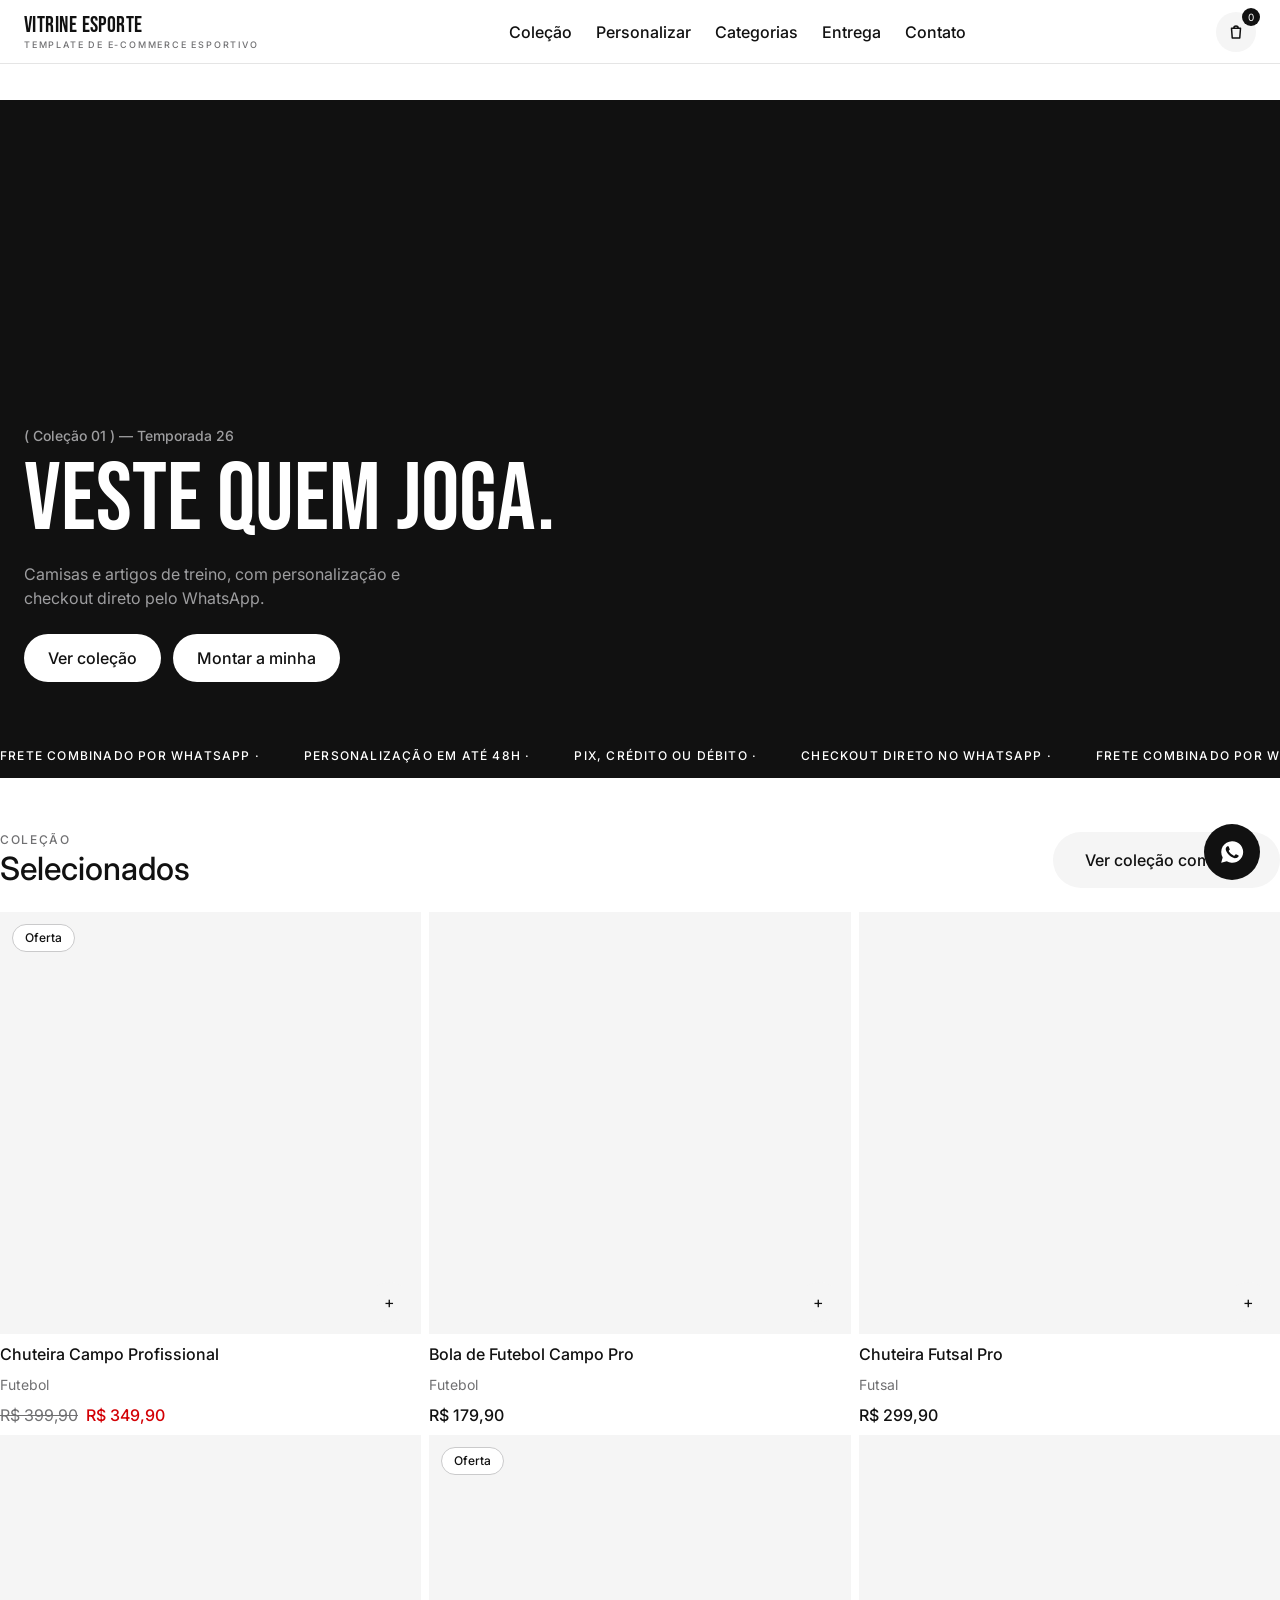
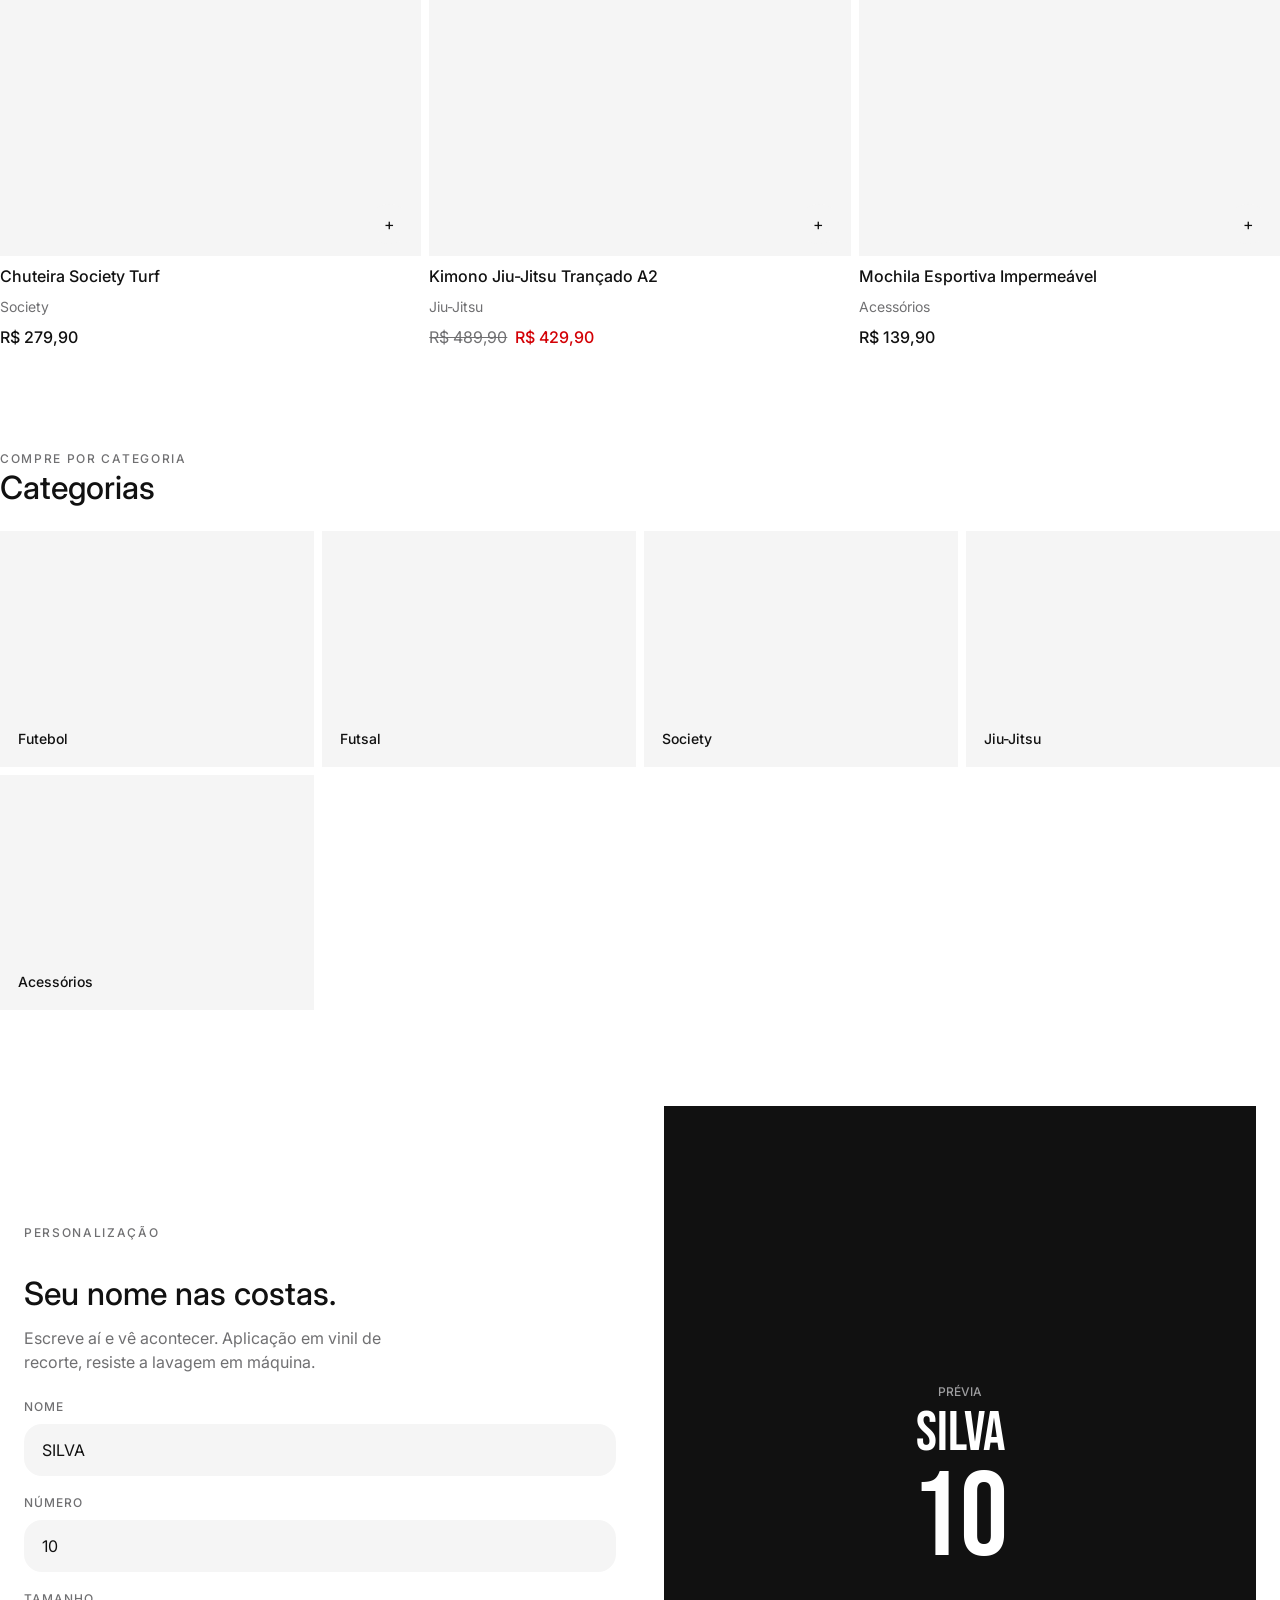
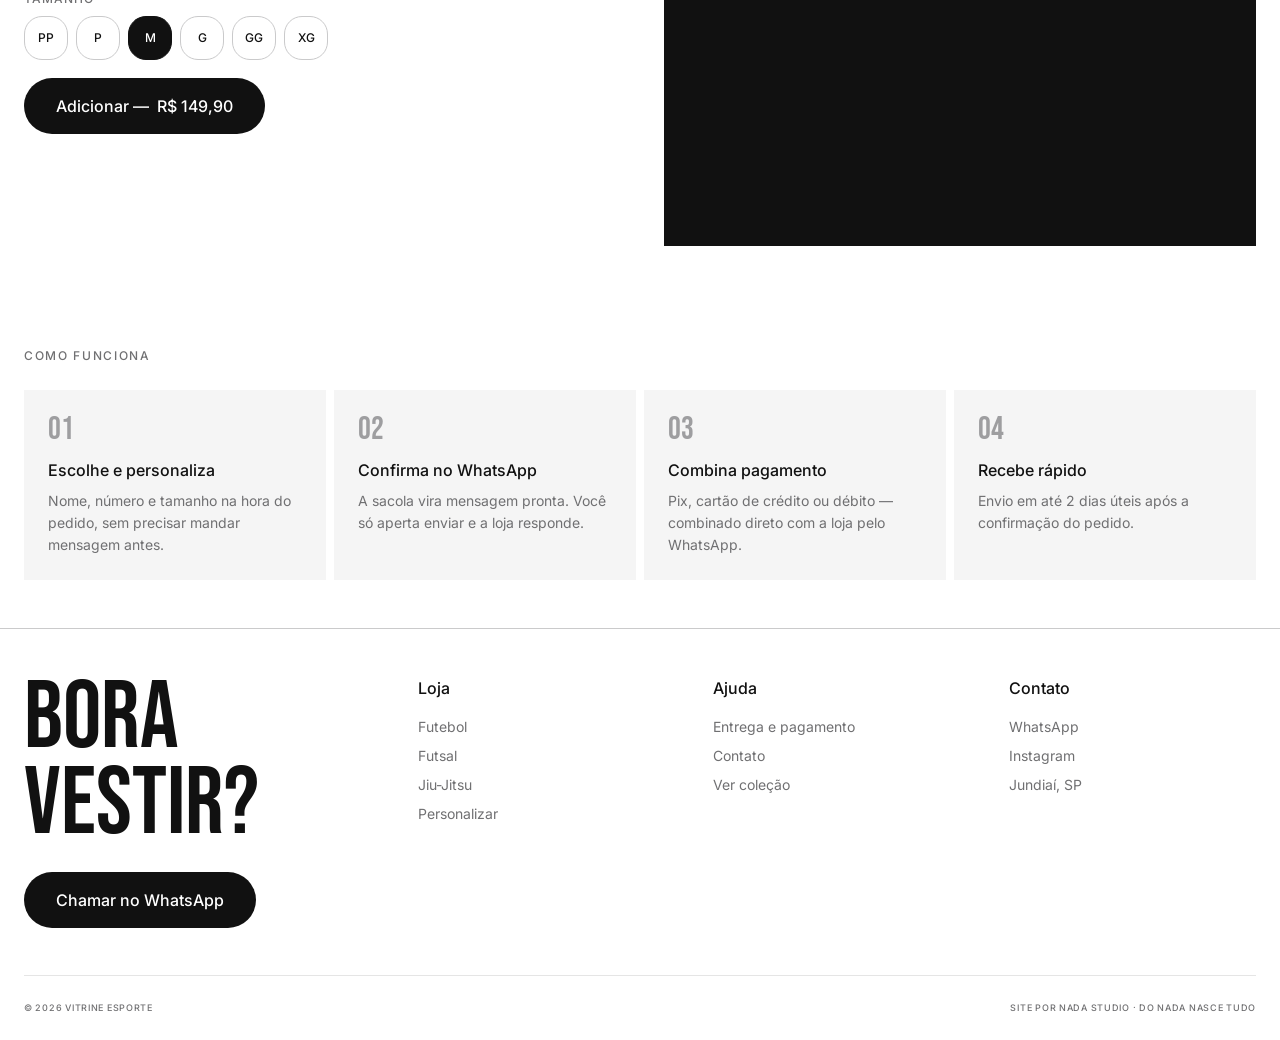
==== commit 7cbb13c1: "redesign: substitui molde P&B editorial pelo design system Nike, remove toda fotografia Dono do prod" ====
--- a/index.html
+++ b/index.html
@@ -8,7 +8,7 @@
 <link rel="canonical" href="https://vitrineesporte.exemplo.com.br/index.html">
 <link rel="preconnect" href="https://fonts.googleapis.com">
 <link rel="preconnect" href="https://fonts.gstatic.com" crossorigin>
-<link href="https://fonts.googleapis.com/css2?family=Anton&family=Archivo:wght@400;500;600;700&family=Space+Mono:wght@400;700&display=swap" rel="stylesheet">
+<link href="https://fonts.googleapis.com/css2?family=Bebas+Neue&family=Inter:wght@400;500;700&display=swap" rel="stylesheet">
 <link rel="stylesheet" href="css/tokens.css">
 <link rel="stylesheet" href="css/base.css">
 <link rel="icon" type="image/svg+xml" href="img/favicon.svg">
@@ -17,8 +17,16 @@
 
 <a href="#main" class="skip-link">Pular para o conteúdo</a>
 
+<!-- ============ UTILITY BAR ============ -->
+<div class="utility-bar">
+  <div class="wrap utility-bar-in">
+    <a href="#" data-wa-link target="_blank" rel="noopener">Fale no WhatsApp</a>
+    <a href="contato.html">Ajuda</a>
+  </div>
+</div>
+
 <!-- ============ NAV ============ -->
-<nav class="nav-fixed">
+<nav class="primary-nav">
   <div class="wrap nav-in">
     <a href="index.html" class="wordmark">
       <img data-store-logo src="" alt="" style="display:none">
@@ -28,13 +36,16 @@
     <div class="nav-links" id="mainNav">
       <a href="colecao.html">Coleção</a>
       <a href="#personalizar">Personalizar</a>
-      <a href="#lookbook">Lookbook</a>
+      <a href="#categorias">Categorias</a>
       <a href="entrega.html">Entrega</a>
       <a href="contato.html">Contato</a>
     </div>
     <div class="nav-right">
-      <button class="cart-btn" id="cartBtn" aria-label="Abrir sacola de compras">Sacola <span class="cart-count" id="cartCount">0</span></button>
-      <button class="menu-toggle" id="menuToggle" aria-label="Abrir menu" aria-expanded="false" aria-controls="mainNav">
+      <button class="btn-icon-circular cart-btn" id="cartBtn" aria-label="Abrir sacola de compras">
+        <svg viewBox="0 0 24 24" fill="none" stroke="currentColor" stroke-width="2" stroke-linecap="round" stroke-linejoin="round"><path d="M6 7h12l-1 13H7L6 7zM9 7a3 3 0 016 0"/></svg>
+        <span class="cart-count" id="cartCount">0</span>
+      </button>
+      <button class="btn-icon-circular menu-toggle" id="menuToggle" aria-label="Abrir menu" aria-expanded="false" aria-controls="mainNav">
         <svg viewBox="0 0 24 24" fill="none" stroke="currentColor" stroke-width="2" stroke-linecap="round" stroke-linejoin="round"><path d="M3 6h18M3 12h18M3 18h18"/></svg>
       </button>
     </div>
@@ -44,26 +55,14 @@
 
 <main id="main">
 
-  <!-- ============ HERO ============ -->
-  <header class="hero">
-    <div class="hero-num" data-collection-num>01</div>
-    <div class="wrap hero-grid">
-      <div class="hero-copy">
-        <span class="marker">( Coleção ) <span data-collection-num>01</span> — <span data-collection-nome>Temporada 26</span></span>
-        <h1 class="h-display">Veste<br>quem<br><em>joga.</em></h1>
-        <p data-store-desc>Artigos esportivos profissionais. Monte seu pedido e finalize direto pelo WhatsApp.</p>
-        <div class="hero-cta">
-          <a href="colecao.html" class="btn">Ver a coleção</a>
-          <a href="#personalizar" class="btn btn-ghost">Montar a minha</a>
-        </div>
-      </div>
-      <div class="hero-stage">
-        <div class="hero-media">
-          <img src="img/categories/futebol.jpg" alt="" id="heroPoster">
-          <video id="heroVideo" src="video/hero-loop.mp4" muted autoplay loop playsinline preload="metadata" poster="img/categories/futebol.jpg" aria-hidden="true"></video>
-        </div>
-        <div class="hero-tags"><span>Entrega combinada por WhatsApp</span><span>Personalização em até 48h</span><span data-store-cidade>Cidade</span></div>
-      </div>
+  <!-- ============ CAMPAIGN TILE (hero) ============ -->
+  <header class="campaign-tile">
+    <span class="caption-md campaign-tile-eyebrow">( Coleção <span data-collection-num>01</span> ) — <span data-collection-nome>Temporada 26</span></span>
+    <h1 class="display-campaign">Veste quem joga.</h1>
+    <p class="body-md" data-store-desc>Artigos esportivos profissionais. Monte seu pedido e finalize direto pelo WhatsApp.</p>
+    <div class="campaign-tile-actions">
+      <a href="colecao.html" class="btn-outline-on-image">Ver coleção</a>
+      <a href="#personalizar" class="btn-outline-on-image">Montar a minha</a>
     </div>
   </header>
 
@@ -72,101 +71,80 @@
   <!-- ============ DESTAQUES ============ -->
   <section class="section wrap" id="colecao">
     <div class="sec-head rv">
-      <div><span class="marker">( Coleção ) 002</span><h2 class="h-display">Selecionados</h2></div>
-      <a href="colecao.html" class="btn btn-ghost">Ver coleção completa</a>
+      <div><span class="eyebrow">Coleção</span><h2 class="heading-xl">Selecionados</h2></div>
+      <a href="colecao.html" class="btn-secondary">Ver coleção completa</a>
     </div>
     <div class="grid rv" id="productsGrid"></div>
+  </section>
+
+  <!-- ============ CATEGORIAS ============ -->
+  <section class="section wrap" id="categorias">
+    <div class="sec-head rv">
+      <div><span class="eyebrow">Compre por categoria</span><h2 class="heading-xl">Categorias</h2></div>
+    </div>
+    <div class="category-rail rv" id="categoryRail"></div>
   </section>
 
   <!-- ============ PERSONALIZAR ============ -->
   <section class="section custom" id="personalizar">
     <div class="wrap custom-grid">
       <div>
-        <span class="marker">( Personalização ) 003</span>
-        <h2 class="h-display">Seu nome<br>nas costas.</h2>
+        <span class="eyebrow">Personalização</span>
+        <h2 class="heading-xl mt-32">Seu nome nas costas.</h2>
         <p>Escreve aí e vê acontecer. Aplicação em vinil de recorte, resiste a lavagem em máquina.</p>
         <div class="field"><label for="pzHomeNome">Nome</label><input id="pzHomeNome" maxlength="12" value="SILVA"></div>
         <div class="field"><label for="pzHomeNumero">Número</label><input id="pzHomeNumero" maxlength="2" value="10" inputmode="numeric"></div>
         <div class="field"><label>Tamanho</label><div class="size-row" id="pzHomeSizes"></div></div>
-        <button class="btn" id="pzHomeAddBtn" style="background:#fff;color:#0A0A0A;border-color:#fff">Adicionar — <span id="pzHomePrice">R$ 149,90</span></button>
+        <button class="btn-primary" id="pzHomeAddBtn">Adicionar — <span id="pzHomePrice">R$ 149,90</span></button>
       </div>
-      <div class="jersey-stage">
-        <svg viewBox="0 0 200 240" aria-label="Prévia da camisa personalizada">
-          <path d="M62 22 L82 13 Q100 30 118 13 L138 22 L176 48 L157 82 L142 72 L142 214 Q100 222 58 214 L58 72 L43 82 L24 48 Z" fill="#FFFFFF"/>
-          <path d="M82 13 Q100 30 118 13 L118 20 Q100 36 82 20 Z" fill="#0A0A0A" opacity=".12"/>
-          <text id="pzPreviewNome" x="100" y="72" text-anchor="middle" font-family="Anton" font-size="20" letter-spacing="2" fill="#0A0A0A">SILVA</text>
-          <text id="pzPreviewNumero" x="100" y="165" text-anchor="middle" font-family="Anton" font-size="88" fill="#0A0A0A">10</text>
-        </svg>
+      <div class="name-card" aria-label="Prévia tipográfica da personalização">
+        <span class="name-card-hint caption-sm">PRÉVIA</span>
+        <span class="name-card-name" id="pzPreviewNome">SILVA</span>
+        <span class="name-card-number" id="pzPreviewNumero">10</span>
       </div>
     </div>
   </section>
 
-  <!-- ============ LOOKBOOK ============ -->
-  <section class="section wrap" id="lookbook">
-    <div class="sec-head rv"><div><span class="marker">( Lookbook ) 004</span><h2 class="h-display">Em campo</h2></div></div>
-    <div class="look rv">
-      <a class="look-cell look-a" href="colecao.html?categoria=futebol">
-        <img src="img/athletes/atleta-1.jpg" alt="Atleta em campo com uniforme de futebol">
-        <span class="look-cell-label">Futebol</span>
-      </a>
-      <div class="look-cell look-b look-txt">
-        <h3>Linha treino<br>26</h3>
-        <p>Malha leve, costura reforçada no ombro e caimento reto. Feita pra suar e voltar pro varal.</p>
-        <div style="margin-top:26px"><a class="btn btn-ghost" href="colecao.html">Ver linha</a></div>
+  <!-- ============ COMO FUNCIONA ============ -->
+  <section id="garantias" class="section">
+    <div class="wrap" style="padding-bottom:var(--space-xl)"><span class="eyebrow">Como funciona</span></div>
+    <div class="wrap">
+      <div class="trust rv">
+        <div class="trust-item"><div class="n">01</div><h4>Escolhe e personaliza</h4><p>Nome, número e tamanho na hora do pedido, sem precisar mandar mensagem antes.</p></div>
+        <div class="trust-item"><div class="n">02</div><h4>Confirma no WhatsApp</h4><p>A sacola vira mensagem pronta. Você só aperta enviar e a loja responde.</p></div>
+        <div class="trust-item"><div class="n">03</div><h4>Combina pagamento</h4><p>Pix, cartão de crédito ou débito — combinado direto com a loja pelo WhatsApp.</p></div>
+        <div class="trust-item"><div class="n">04</div><h4>Recebe rápido</h4><p>Envio em até 2 dias úteis após a confirmação do pedido.</p></div>
       </div>
-      <a class="look-cell look-c" href="colecao.html?categoria=futsal">
-        <img src="img/categories/futsal.jpg" alt="Categoria futsal">
-        <span class="look-cell-label">Futsal</span>
-      </a>
-      <a class="look-cell look-c" href="colecao.html?categoria=society">
-        <img src="img/categories/society.jpg" alt="Categoria society">
-        <span class="look-cell-label">Society</span>
-      </a>
-      <a class="look-cell look-c" href="colecao.html?categoria=jiujitsu">
-        <img src="img/categories/jiujitsu.jpg" alt="Categoria jiu-jitsu">
-        <span class="look-cell-label">Jiu-Jitsu</span>
-      </a>
-    </div>
-  </section>
-
-  <!-- ============ COMO FUNCIONA ============ -->
-  <section id="garantias">
-    <div class="wrap" style="padding-bottom:38px"><span class="marker">( Como funciona ) 005</span></div>
-    <div class="trust rv">
-      <div class="trust-item"><div class="n">01</div><h4>Escolhe e personaliza</h4><p>Nome, número e tamanho na hora do pedido, sem precisar mandar mensagem antes.</p></div>
-      <div class="trust-item"><div class="n">02</div><h4>Confirma no WhatsApp</h4><p>A sacola vira mensagem pronta. Você só aperta enviar e a loja responde.</p></div>
-      <div class="trust-item"><div class="n">03</div><h4>Combina pagamento</h4><p>Pix, cartão de crédito ou débito — combinado direto com a loja pelo WhatsApp.</p></div>
-      <div class="trust-item"><div class="n">04</div><h4>Recebe rápido</h4><p>Envio em até 2 dias úteis após a confirmação do pedido.</p></div>
     </div>
   </section>
 
 </main>
 
 <!-- ============ FOOTER ============ -->
-<footer class="foot">
+<footer class="footer">
   <div class="wrap">
-    <div class="foot-top">
-      <div>
-        <h2>Bora<br>vestir?</h2>
-        <div style="margin-top:28px"><a href="#" data-wa-link target="_blank" rel="noopener" class="btn" style="background:#fff;color:#0A0A0A;border-color:#fff">Chamar no WhatsApp</a></div>
+    <div class="footer-top">
+      <div class="footer-cta">
+        <h2 class="display-campaign">Bora vestir?</h2>
+        <div style="margin-top:var(--space-xl)"><a href="#" data-wa-link target="_blank" rel="noopener" class="btn-primary">Chamar no WhatsApp</a></div>
       </div>
-      <div class="foot-col"><h5>Loja</h5><a href="colecao.html?categoria=futebol">Futebol</a><a href="colecao.html?categoria=futsal">Futsal</a><a href="colecao.html?categoria=jiujitsu">Jiu-Jitsu</a><a href="#personalizar">Personalizar</a></div>
-      <div class="foot-col"><h5>Ajuda</h5><a href="entrega.html">Entrega e pagamento</a><a href="contato.html">Contato</a><a href="colecao.html">Ver coleção</a></div>
-      <div class="foot-col"><h5>Contato</h5><a href="#" data-wa-link target="_blank" rel="noopener">WhatsApp</a><a href="#" data-ig-link target="_blank" rel="noopener">Instagram</a><p data-store-cidade>Cidade</p></div>
+      <div class="footer-col"><h5>Loja</h5><a href="colecao.html?categoria=futebol">Futebol</a><a href="colecao.html?categoria=futsal">Futsal</a><a href="colecao.html?categoria=jiujitsu">Jiu-Jitsu</a><a href="#personalizar">Personalizar</a></div>
+      <div class="footer-col"><h5>Ajuda</h5><a href="entrega.html">Entrega e pagamento</a><a href="contato.html">Contato</a><a href="colecao.html">Ver coleção</a></div>
+      <div class="footer-col"><h5>Contato</h5><a href="#" data-wa-link target="_blank" rel="noopener">WhatsApp</a><a href="#" data-ig-link target="_blank" rel="noopener">Instagram</a><p data-store-cidade>Cidade</p></div>
     </div>
-    <div class="foot-bot"><span>© <span id="year"></span> <span data-store-name>Loja</span></span><span>Site por NADA Studio · do nada nasce tudo</span></div>
+    <div class="footer-bot"><span class="utility-xs">© <span id="year"></span> <span data-store-name>Loja</span></span><span class="utility-xs">Site por NADA Studio · do nada nasce tudo</span></div>
   </div>
 </footer>
 
 <!-- ============ SACOLA ============ -->
 <div class="scrim" id="cartOverlay"></div>
 <aside class="drawer" id="cartDrawer" aria-label="Sacola de compras">
-  <div class="drawer-head"><strong>Sua sacola</strong><button class="modal-close" id="closeCart" aria-label="Fechar sacola">×</button></div>
+  <div class="drawer-head"><strong>Sua sacola</strong><button class="btn-icon-circular" id="closeCart" aria-label="Fechar sacola">×</button></div>
   <div class="drawer-body" id="cartItems"></div>
   <div class="drawer-foot">
     <p id="cartFreteMsg" class="drawer-note"></p>
     <div class="drawer-total"><span>Total</span><span id="cartSubtotal">R$ 0,00</span></div>
-    <button class="btn" id="checkoutBtn">Finalizar pelo WhatsApp</button>
+    <button class="btn-primary" id="checkoutBtn">Finalizar pelo WhatsApp</button>
     <p class="drawer-note">*Valores finais, formas de pagamento e frete serão confirmados diretamente pelo WhatsApp.</p>
   </div>
 </aside>
@@ -181,12 +159,6 @@
   document.getElementById("mq").innerHTML = Array(4).fill([
     "Frete combinado por WhatsApp","Personalização em até 48h","Pix, crédito ou débito","Checkout direto no WhatsApp"
   ]).flat().map(m => `<span>${m} ·</span>`).join("");
-  /* respeita prefers-reduced-motion: sem autoplay de vídeo, só o poster */
-  if (window.matchMedia("(prefers-reduced-motion: reduce)").matches) {
-    document.getElementById("heroVideo")?.remove();
-  } else {
-    document.getElementById("heroVideo")?.addEventListener("error", function () { this.remove(); });
-  }
 </script>
 <script src="js/store.js"></script>
 </body>
--- a/css/tokens.css
+++ b/css/tokens.css
@@ -1,49 +1,82 @@
 /* =========================================================
    VITRINE-ESPORTE — TOKENS
-   Única fonte de cor/medida do template. Nenhuma outra folha
-   de estilo deve declarar cores ou medidas fora destas variáveis.
-   Tema P&B editorial (referência: POC aprovado). O JS pode
-   sobrescrever --accent em runtime a partir de data/config.json
-   (campo corDestaque) para white-label — se corDestaque for
-   null/vazio, --accent permanece = --ink (P&B puro, default).
+   Única fonte de cor/medida/tipografia do template. Sistema fixo
+   "Nike" (spec de produto real) — P&B + acentos semânticos fixos.
+   Nenhuma outra folha de estilo deve declarar cor, raio ou
+   espaçamento fora destas variáveis.
+   IMPORTANTE: nesta versão o template NÃO aceita cor de marca
+   customizável (ver COMO-EDITAR.md) — a chave `corDestaque` do
+   config.json é mantida só por compatibilidade e é ignorada.
    ========================================================= */
 :root{
-  /* base P&B */
-  --paper:#FFFFFF;
-  --ink:#0A0A0A;
-  --fog:#F4F4F4;
-  --line:#E4E4E4;
-  --line-2:#D0D0D0;
-  --mute:#767676;
+  /* ---- cores ---- */
+  --color-primary:#111111;         /* = ink */
+  --color-on-primary:#ffffff;
+  --color-canvas:#ffffff;
+  --color-soft-cloud:#f5f5f5;
+  --color-ink:#111111;
+  --color-charcoal:#39393b;
+  --color-ash:#4b4b4d;
+  --color-mute:#707072;
+  --color-stone:#9e9ea0;
+  --color-hairline:#cacacb;
+  --color-hairline-soft:#e5e5e5;
+  --color-sale:#d30005;
+  --color-sale-deep:#780700;
+  --color-success:#007d48;
+  --color-success-bright:#1eaa52;
+  --color-info:#1151ff;
 
-  /* cor de marca (fallback; store.js sobrescreve via corDestaque) */
-  --accent:var(--ink);
+  /* ---- tipografia ---- */
+  --font-display:'Bebas Neue',sans-serif; /* substituto de Nike Futura ND */
+  --font-body:'Inter',sans-serif;
 
-  /* semântica (única exceção de cor fora da paleta P&B) */
-  --error:#C0392B;
-  --success:#2E7D46;
+  --fs-display-campaign:96px;
+  --lh-display-campaign:.9;
+  --fs-heading-xl:32px;
+  --fs-heading-lg:24px;
+  --fs-heading-md:16px;
+  --fs-body-md:16px;
+  --fs-body-strong:16px;
+  --fs-button-lg:24px;
+  --fs-button-md:16px;
+  --fs-button-sm:14px;
+  --fs-link-md:16px;
+  --fs-caption-md:14px;
+  --fs-caption-sm:12px;
+  --fs-utility-xs:9px;
 
-  /* tons de cinza usados só sobre fundo --ink (hero escuro, personalizador,
-     footer) — variações do próprio --ink, não cores novas */
-  --ink-mute:#8A8A8A;
-  --ink-line:#3A3A3A;
-  --ink-line-2:#262626;
-  --ink-surface:#141414;
+  /* ---- raio ---- */
+  --radius-none:0px;
+  --radius-sm:18px;
+  --radius-md:24px;
+  --radius-lg:30px;
+  --radius-full:9999px;
 
-  /* tipografia */
-  --font-display:'Anton',sans-serif;
-  --font-body:'Archivo',sans-serif;
-  --font-util:'Space Mono',monospace;
+  /* ---- espaçamento ---- */
+  --space-xxs:2px;
+  --space-xs:4px;
+  --space-sm:8px;
+  --space-md:12px;
+  --space-lg:18px;
+  --space-xl:24px;
+  --space-xxl:30px;
+  --space-section:48px;
+  --space-section-tablet:32px;
+  --space-section-mobile:24px;
 
-  /* geometria */
-  --gut:clamp(16px,4vw,48px);
-  --radius:0px;
+  /* ---- geometria de página ---- */
+  --gut:24px;
   --maxw:1440px;
 
-  /* transições */
-  --dur-fast:.2s;
-  --dur:.35s;
-  --dur-slow:.45s;
+  /* ---- transições ---- */
+  --dur-fast:.15s;
+  --dur:.3s;
+  --dur-slow:.4s;
+}
+
+@media (min-width:1920px){
+  :root{ --gut:80px; }
 }
 
 @media (prefers-reduced-motion: reduce){
--- a/css/base.css
+++ b/css/base.css
@@ -1,8 +1,10 @@
 /* =========================================================
    VITRINE-ESPORTE — BASE
-   Estrutura e componentes, herdados quase literalmente do POC
-   aprovado (P&B editorial + número gigante estrutural).
-   Nenhuma cor hardcoded aqui — tudo vem de tokens.css via var().
+   Sistema de design "Nike" (spec de produto real, P&B + acentos
+   semânticos fixos). Zero fotografia no site — onde o sistema de
+   referência usaria foto, aqui entra um bloco chapado em
+   --color-soft-cloud (ou --color-ink no campaign-tile), vazio.
+   Nenhuma cor/raio/espaçamento hardcoded — tudo vem de tokens.css.
    ========================================================= */
 
 /* ---------- reset ---------- */
@@ -10,29 +12,29 @@
 html{scroll-behavior:smooth}
 @media (prefers-reduced-motion: reduce){ html{scroll-behavior:auto} }
 body{
-  background:var(--paper);
-  color:var(--ink);
+  background:var(--color-canvas);
+  color:var(--color-ink);
   font-family:var(--font-body);
-  font-size:16px;
+  font-size:var(--fs-body-md);
   line-height:1.5;
   -webkit-font-smoothing:antialiased;
   overflow-x:hidden;
 }
-img{display:block;max-width:100%}
 button,input,select,textarea{font:inherit;color:inherit}
 button{cursor:pointer;background:none;border:none}
 a{color:inherit;text-decoration:none}
 ul{list-style:none}
 
 :focus{outline:none}
-:focus-visible{outline:2px solid var(--ink);outline-offset:3px}
+:focus-visible{outline:2px solid var(--color-ink);outline-offset:3px}
 
 .sr-only{position:absolute;width:1px;height:1px;padding:0;margin:-1px;overflow:hidden;clip:rect(0,0,0,0);white-space:nowrap;border:0}
 
 .skip-link{
   position:absolute;left:8px;top:-48px;z-index:200;
-  background:var(--ink);color:var(--paper);
-  padding:10px 16px;font-family:var(--font-util);font-size:12px;letter-spacing:.1em;text-transform:uppercase;
+  background:var(--color-ink);color:var(--color-on-primary);
+  padding:var(--space-md) var(--space-lg);font-size:var(--fs-caption-sm);text-transform:uppercase;letter-spacing:.08em;
+  border-radius:var(--radius-sm);
   transition:top var(--dur) ease;
 }
 .skip-link:focus{top:8px}
@@ -41,339 +43,370 @@
 .wrap{max-width:var(--maxw);margin:0 auto;padding:0 var(--gut)}
 .container{max-width:var(--maxw);margin:0 auto;padding:0 var(--gut)}
 
-/* ---------- tipografia utilitária (POC) ---------- */
-.marker{font-family:var(--font-util);font-size:11px;letter-spacing:.22em;text-transform:uppercase;color:var(--mute);display:block;margin-bottom:18px}
-.h-display{font-family:var(--font-display);text-transform:uppercase;line-height:.86;letter-spacing:-.01em;font-weight:400}
-.eyebrow{font-family:var(--font-util);font-size:11px;letter-spacing:.2em;text-transform:uppercase}
+/* ---------- tipografia (tokens do sistema) ---------- */
+.display-campaign{font-family:var(--font-display);font-size:var(--fs-display-campaign);font-weight:500;line-height:var(--lh-display-campaign);letter-spacing:0;text-transform:uppercase}
+.heading-xl{font-family:var(--font-body);font-size:var(--fs-heading-xl);font-weight:500;line-height:1.2}
+.heading-lg{font-family:var(--font-body);font-size:var(--fs-heading-lg);font-weight:500;line-height:1.2}
+.heading-md{font-family:var(--font-body);font-size:var(--fs-heading-md);font-weight:500;line-height:1.75}
+.body-md{font-family:var(--font-body);font-size:var(--fs-body-md);font-weight:400;line-height:1.5}
+.body-strong{font-family:var(--font-body);font-size:var(--fs-body-strong);font-weight:500;line-height:1.5}
+.link-md{font-family:var(--font-body);font-size:var(--fs-link-md);font-weight:500;line-height:1.75;text-decoration:underline}
+.caption-md{font-family:var(--font-body);font-size:var(--fs-caption-md);font-weight:500;line-height:1.5}
+.caption-sm{font-family:var(--font-body);font-size:var(--fs-caption-sm);font-weight:500;line-height:1.5}
+.utility-xs{font-family:var(--font-body);font-size:var(--fs-utility-xs);font-weight:500;line-height:1.75;text-transform:uppercase;letter-spacing:.08em}
+.eyebrow{font-family:var(--font-body);font-size:var(--fs-caption-sm);font-weight:500;letter-spacing:.14em;text-transform:uppercase;color:var(--color-mute)}
+.text-muted{color:var(--color-mute)}
+.text-center{text-align:center}
 
 /* ---------- botões ---------- */
-.btn{
-  display:inline-flex;align-items:center;justify-content:center;gap:12px;
-  background:var(--accent);color:var(--paper);
-  padding:16px 30px;border:1px solid var(--accent);border-radius:var(--radius);
-  font-family:var(--font-util);font-size:12px;letter-spacing:.14em;text-transform:uppercase;
-  cursor:pointer;transition:background var(--dur-fast) ease,color var(--dur-fast) ease;
-  white-space:nowrap;
-}
-.btn:hover{background:transparent;color:var(--accent)}
-.btn-ghost{background:transparent;color:var(--ink);border-color:var(--ink)}
-.btn-ghost:hover{background:var(--ink);color:var(--paper)}
+.btn-primary{
+  display:inline-flex;align-items:center;justify-content:center;gap:var(--space-sm);
+  background:var(--color-ink);color:var(--color-on-primary);
+  font-family:var(--font-body);font-size:var(--fs-button-md);font-weight:500;line-height:1.5;
+  padding:16px 32px;min-height:48px;border-radius:var(--radius-lg);border:none;
+  cursor:pointer;white-space:nowrap;transition:transform var(--dur-fast) ease,opacity var(--dur-fast) ease;
+}
+/* assinatura Nike: feedback de toque por escala/opacidade, não por cor */
+.btn-primary:active{transform:scale(.5);opacity:.5}
+.btn-primary:disabled{opacity:.4;cursor:not-allowed;pointer-events:none}
+
+.btn-secondary{
+  display:inline-flex;align-items:center;justify-content:center;gap:var(--space-sm);
+  background:var(--color-soft-cloud);color:var(--color-ink);
+  font-family:var(--font-body);font-size:var(--fs-button-md);font-weight:500;line-height:1.5;
+  padding:16px 32px;min-height:48px;border-radius:var(--radius-lg);border:none;
+  cursor:pointer;white-space:nowrap;transition:transform var(--dur-fast) ease,opacity var(--dur-fast) ease;
+}
+.btn-secondary:active{transform:scale(.5);opacity:.5}
+
+.btn-outline-on-image{
+  display:inline-flex;align-items:center;justify-content:center;gap:var(--space-sm);
+  background:var(--color-canvas);color:var(--color-ink);
+  font-family:var(--font-body);font-size:var(--fs-button-md);font-weight:500;line-height:1.5;
+  padding:12px 24px;border-radius:var(--radius-lg);border:none;
+  cursor:pointer;white-space:nowrap;transition:transform var(--dur-fast) ease,opacity var(--dur-fast) ease;
+}
+.btn-outline-on-image:active{transform:scale(.5);opacity:.5}
+
+.btn-sm{padding:8px 16px;min-height:0;font-size:var(--fs-button-sm)}
 .btn-block{width:100%}
-.btn:disabled{opacity:.4;cursor:not-allowed}
+
+.btn-icon-circular{
+  width:40px;height:40px;flex-shrink:0;border-radius:var(--radius-full);
+  background:var(--color-soft-cloud);color:var(--color-ink);
+  display:inline-flex;align-items:center;justify-content:center;
+  transition:transform var(--dur-fast) ease,opacity var(--dur-fast) ease;
+}
+.btn-icon-circular:active{transform:scale(.5);opacity:.5}
+.btn-icon-circular svg{width:18px;height:18px}
+
+/* ---------- utility bar ---------- */
+.utility-bar{background:var(--color-soft-cloud);min-height:36px;display:flex;align-items:center}
+.utility-bar-in{display:flex;justify-content:flex-end;align-items:center;gap:var(--space-xl);width:100%;padding:6px 0}
+.utility-bar a{font-family:var(--font-body);font-size:var(--fs-caption-sm);font-weight:500}
+.utility-bar a:hover{text-decoration:underline}
 
 /* ---------- nav ---------- */
-nav.nav-fixed{position:fixed;top:0;left:0;right:0;z-index:60;background:rgba(255,255,255,.86);backdrop-filter:blur(14px);border-bottom:1px solid var(--line)}
-.nav-in{display:flex;align-items:center;justify-content:space-between;height:68px}
-.wordmark{font-family:var(--font-display);font-size:24px;letter-spacing:.02em;text-transform:uppercase;display:flex;flex-direction:column;line-height:1}
-.wordmark img{height:32px;width:auto;object-fit:contain}
-.wordmark small{font-family:var(--font-util);font-size:9px;letter-spacing:.35em;display:block;margin-top:2px;font-weight:400;text-transform:uppercase}
-.nav-links{display:flex;gap:34px}
-.nav-links a{font-family:var(--font-util);font-size:11px;letter-spacing:.16em;text-transform:uppercase;position:relative;padding:4px 0}
-.nav-links a::after{content:'';position:absolute;left:0;bottom:0;width:0;height:1px;background:var(--ink);transition:width var(--dur) ease}
-.nav-links a:hover::after, .nav-links a.active::after{width:100%}
-.nav-right{display:flex;align-items:center;gap:22px}
-.cart-btn{background:none;border:none;cursor:pointer;font-family:var(--font-util);font-size:11px;letter-spacing:.16em;text-transform:uppercase;display:flex;gap:8px;align-items:center}
-.cart-count{background:var(--ink);color:var(--paper);width:20px;height:20px;display:grid;place-items:center;font-size:10px;border-radius:50%}
-.menu-toggle{width:36px;height:36px;display:flex;align-items:center;justify-content:center}
-.menu-toggle svg{width:22px;height:22px}
+.primary-nav{
+  position:fixed;top:0;left:0;right:0;z-index:60;background:var(--color-canvas);
+  box-shadow:inset 0 -1px 0 var(--color-hairline-soft);
+}
+.nav-in{display:flex;align-items:center;justify-content:space-between;height:64px}
+.wordmark{font-family:var(--font-display);font-size:22px;letter-spacing:.02em;text-transform:uppercase;display:flex;flex-direction:column;line-height:1}
+.wordmark img{height:28px;width:auto;object-fit:contain}
+.wordmark small{font-family:var(--font-body);font-size:var(--fs-utility-xs);letter-spacing:.2em;display:block;margin-top:3px;font-weight:500;text-transform:uppercase;color:var(--color-mute)}
+.nav-links{display:flex;gap:var(--space-xl)}
+.nav-links a{font-family:var(--font-body);font-size:var(--fs-body-strong);font-weight:500;padding:4px 0}
+.nav-links a.active,.nav-links a:hover{text-decoration:underline}
+.nav-right{display:flex;align-items:center;gap:var(--space-md)}
+.cart-btn{position:relative;display:inline-flex;align-items:center;justify-content:center}
+.cart-count{position:absolute;top:-4px;right:-4px;background:var(--color-ink);color:var(--color-on-primary);width:18px;height:18px;display:grid;place-items:center;font-size:10px;border-radius:var(--radius-full)}
+.menu-toggle svg{width:20px;height:20px}
 
 @media(max-width:1024px){
   .nav-links{
     display:flex;position:fixed;inset:0 0 0 auto;width:min(320px,85vw);flex-direction:column;gap:0;
-    background:var(--paper);border-left:1px solid var(--line);
+    background:var(--color-canvas);box-shadow:inset 1px 0 0 var(--color-hairline-soft);
     transform:translateX(100%);transition:transform var(--dur-slow) ease;
-    padding:88px 28px 28px;z-index:120;overflow-y:auto;
+    padding:88px var(--space-xl) var(--space-xl);z-index:120;overflow-y:auto;
   }
   .nav-links.show{transform:translateX(0)}
-  .nav-links a{padding:16px 0;border-bottom:1px solid var(--line);font-size:12px}
-  .nav-links a::after{display:none}
+  .nav-links a{display:block;padding:var(--space-lg) 0;box-shadow:inset 0 -1px 0 var(--color-hairline-soft)}
 }
 @media(min-width:1025px){ .menu-toggle{display:none} }
 
 .nav-overlay{
-  position:fixed;inset:0;background:rgba(10,10,10,.4);
+  position:fixed;inset:0;background:rgba(17,17,17,.4);
   opacity:0;pointer-events:none;transition:opacity var(--dur) ease;z-index:110;
 }
 .nav-overlay.active{opacity:1;pointer-events:auto}
 @media(min-width:1025px){ .nav-overlay{display:none} }
 
-/* ---------- hero ---------- */
-.hero{padding-top:68px;min-height:92vh;display:flex;align-items:center;position:relative;overflow:hidden}
-.hero-grid{display:grid;grid-template-columns:1.05fr .95fr;gap:60px;align-items:center;width:100%}
-.hero-num{position:absolute;right:-4%;top:50%;transform:translateY(-50%);font-family:var(--font-display);font-size:min(60vw,900px);line-height:.75;color:var(--fog);z-index:0;user-select:none;pointer-events:none}
-.hero-copy{position:relative;z-index:2}
-.hero h1{font-size:clamp(52px,8.4vw,140px)}
-.hero h1 em{font-style:normal;-webkit-text-stroke:1.5px var(--ink);color:transparent}
-.hero p{max-width:34ch;margin:26px 0 34px;color:var(--mute);font-size:17px}
-.hero-cta{display:flex;gap:14px;flex-wrap:wrap}
-.hero-stage{position:relative;z-index:2}
-.hero-media{position:relative;width:min(100%,480px);aspect-ratio:4/5;margin:0 auto;overflow:hidden;box-shadow:0 30px 50px rgba(0,0,0,.14);background:var(--fog)}
-.hero-media video, .hero-media img{width:100%;height:100%;object-fit:cover;position:absolute;inset:0}
-.hero-media img{z-index:0}
-.hero-media video{z-index:1}
-.hero-tags{position:relative;z-index:2;display:flex;gap:26px;font-family:var(--font-util);font-size:10px;letter-spacing:.2em;text-transform:uppercase;color:var(--mute);margin-top:34px;flex-wrap:wrap}
-
-/* ---------- marquee ---------- */
-.marquee{background:var(--ink);color:var(--paper);padding:15px 0;overflow:hidden;white-space:nowrap}
+/* ---------- campaign tile (hero) ---------- */
+.campaign-tile{
+  margin-top:64px;background:var(--color-ink);color:var(--color-on-primary);
+  min-height:70vh;display:flex;flex-direction:column;justify-content:flex-end;
+  padding:var(--space-section) var(--gut);position:relative;
+}
+.campaign-tile-eyebrow{color:var(--color-stone)}
+.campaign-tile h1{max-width:14ch;margin:var(--space-md) 0 var(--space-lg)}
+.campaign-tile p{max-width:44ch;color:var(--color-stone);margin-bottom:var(--space-xl)}
+.campaign-tile-actions{display:flex;gap:var(--space-md);flex-wrap:wrap}
+
+/* ---------- seções genéricas ---------- */
+.section{padding:var(--space-section) 0}
+@media(max-width:1024px){ .section{padding:var(--space-section-tablet) 0} }
+@media(max-width:599px){ .section{padding:var(--space-section-mobile) 0} }
+.sec-head{display:flex;justify-content:space-between;align-items:flex-end;margin-bottom:var(--space-xl);gap:var(--space-xl);flex-wrap:wrap}
+.section-desc{color:var(--color-mute);margin-top:var(--space-xs);max-width:60ch}
+
+/* ---------- utility bar / marquee (texto puro, sem imagem) ---------- */
+.marquee{background:var(--color-ink);color:var(--color-on-primary);padding:var(--space-md) 0;overflow:hidden;white-space:nowrap}
 .marquee-track{display:inline-flex;gap:44px;animation:slide 26s linear infinite}
-.marquee span{font-family:var(--font-util);font-size:12px;letter-spacing:.24em;text-transform:uppercase}
+.marquee span{font-family:var(--font-body);font-size:var(--fs-caption-sm);font-weight:500;letter-spacing:.1em;text-transform:uppercase}
 @keyframes slide{to{transform:translateX(-50%)}}
 
-/* ---------- seções genéricas ---------- */
-.section{padding:clamp(70px,9vw,130px) 0}
-.section-tight{padding-bottom:0}
-.sec-head{display:flex;justify-content:space-between;align-items:flex-end;margin-bottom:52px;gap:30px;flex-wrap:wrap}
-.sec-head h2, .sec-head h1{font-size:clamp(36px,5.2vw,74px)}
-.section-desc{color:var(--mute);margin-top:8px;max-width:60ch}
-
-/* ---------- filtros / chips (coleção) ---------- */
-.filters{display:flex;gap:8px;flex-wrap:wrap}
-.filters-bar{display:flex;gap:16px;flex-wrap:wrap;align-items:center;margin-bottom:40px}
-.chip{border:1px solid var(--line);background:transparent;padding:9px 17px;cursor:pointer;font-family:var(--font-util);font-size:10px;letter-spacing:.14em;text-transform:uppercase;transition:.2s}
-.chip:hover{border-color:var(--ink)}
-.chip.on{background:var(--ink);color:var(--paper);border-color:var(--ink)}
-.filters-search{
-  flex:1 1 220px;min-width:0;background:transparent;border:1px solid var(--line);border-radius:var(--radius);
-  padding:12px 16px;color:var(--ink);font-family:var(--font-util);font-size:12px;
-}
-.filters-search:focus-visible{border-color:var(--ink)}
-.filters-empty{color:var(--mute);padding:60px 0;text-align:center;grid-column:1/-1;font-family:var(--font-util);font-size:13px;text-transform:uppercase;letter-spacing:.08em}
-
-/* ---------- grid de produtos / card ---------- */
-.grid{display:grid;grid-template-columns:repeat(4,1fr);gap:1px;background:var(--line);border:1px solid var(--line)}
+/* ---------- filtros / busca (coleção) ---------- */
+.filters-bar{display:flex;gap:var(--space-md);flex-wrap:wrap;align-items:center;margin-bottom:var(--space-xl)}
+.filters{display:flex;gap:var(--space-sm);flex-wrap:wrap}
+.filter-chip{
+  background:var(--color-canvas);border:1px solid var(--color-hairline);border-radius:var(--radius-lg);
+  padding:8px 16px;font-family:var(--font-body);font-size:var(--fs-button-sm);font-weight:500;
+  transition:background var(--dur-fast) ease,color var(--dur-fast) ease;
+}
+.filter-chip.filter-chip-active{background:var(--color-ink);color:var(--color-on-primary);border-color:var(--color-ink)}
+.search-pill{
+  flex:1 1 220px;min-width:0;background:var(--color-soft-cloud);border:2px solid transparent;border-radius:var(--radius-md);
+  height:40px;padding:8px 16px;color:var(--color-ink);font-family:var(--font-body);font-size:var(--fs-body-md);
+  transition:background var(--dur-fast) ease,border-color var(--dur-fast) ease,box-shadow var(--dur-fast) ease;
+}
+.search-pill:focus{background:var(--color-canvas);border-color:var(--color-ink);box-shadow:0 0 0 12px var(--color-soft-cloud)}
+.filters-empty{color:var(--color-mute);padding:60px 0;text-align:center;grid-column:1/-1;font-family:var(--font-body);font-size:var(--fs-caption-md)}
+
+/* ---------- grid de produtos / product-card ---------- */
+.grid{display:grid;grid-template-columns:repeat(3,1fr);gap:var(--space-sm)}
 .grid-3{grid-template-columns:repeat(3,1fr)}
 .grid-2{grid-template-columns:repeat(2,1fr)}
-.card{background:var(--paper);position:relative;cursor:pointer;overflow:hidden;transition:background var(--dur) ease}
-.card:hover{background:var(--fog)}
-.card-media{position:relative;aspect-ratio:4/5;display:grid;place-items:center;padding:26px;overflow:hidden}
-.card-num{position:absolute;inset:0;display:grid;place-items:center;font-family:var(--font-display);font-size:clamp(120px,15vw,200px);color:var(--line);z-index:0;transition:transform var(--dur-slow) ease,color var(--dur-slow) ease;user-select:none}
-.card:hover .card-num{transform:scale(1.14);color:var(--line-2)}
-.card-media img{position:relative;z-index:1;width:100%;height:100%;object-fit:contain;transition:transform var(--dur-slow) cubic-bezier(.2,.8,.2,1)}
-.card:hover .card-media img{transform:translateY(-6px) scale(1.03)}
-.card-media a{position:relative;z-index:1;display:block;width:100%;height:100%}
-.card-media svg.placeholder-icon{position:relative;z-index:1;width:40%;height:40%;margin:auto;color:var(--line)}
-.ci-thumb svg.placeholder-icon,.pdp-main-image svg.placeholder-icon,.pdp-thumb svg.placeholder-icon{width:40%;color:var(--line)}
-.card-info-link{display:block}
-.card-flag{position:absolute;top:14px;left:14px;z-index:3;background:var(--ink);color:var(--paper);padding:5px 10px;font-family:var(--font-util);font-size:9px;letter-spacing:.16em;text-transform:uppercase}
-.card-quick{position:absolute;left:14px;right:14px;bottom:14px;z-index:3;background:var(--ink);color:var(--paper);border:none;padding:14px;cursor:pointer;font-family:var(--font-util);font-size:10px;letter-spacing:.18em;text-transform:uppercase;transform:translateY(120%);opacity:0;transition:transform var(--dur) cubic-bezier(.2,.8,.2,1),opacity var(--dur) ease}
-.card:hover .card-quick,.card:focus-within .card-quick{transform:translateY(0);opacity:1}
-.card-info{padding:18px 20px 24px;border-top:1px solid var(--line)}
-.card-info h3{font-size:15px;font-weight:600;letter-spacing:-.01em}
-.card-meta{display:flex;justify-content:space-between;align-items:center;margin-top:8px;gap:8px}
-.card-price{font-family:var(--font-util);font-size:14px;font-weight:700}
-.card-price-old{font-family:var(--font-util);font-size:11px;color:var(--mute);text-decoration:line-through;margin-right:6px}
-.card-sizes{font-family:var(--font-util);font-size:10px;color:var(--mute);letter-spacing:.1em;white-space:nowrap}
-
-/* ---------- personalizador (custom / jersey-stage) ---------- */
-.custom{background:var(--ink);color:var(--paper)}
-.custom .marker{color:var(--ink-mute)}
-.custom-grid{display:grid;grid-template-columns:1fr 1fr;gap:70px;align-items:center}
-.custom h2{font-size:clamp(38px,5.6vw,80px)}
-.custom p{color:var(--ink-mute);max-width:38ch;margin:22px 0 34px}
-.field{margin-bottom:22px}
-.field label{font-family:var(--font-util);font-size:10px;letter-spacing:.2em;text-transform:uppercase;color:var(--ink-mute);display:block;margin-bottom:9px}
+@media(max-width:1023px){ .grid,.grid-3{grid-template-columns:repeat(2,1fr)} }
+@media(max-width:599px){ .grid,.grid-3,.grid-2{grid-template-columns:1fr;gap:var(--space-xs)} }
+
+.product-card{background:var(--color-canvas);border-radius:var(--radius-none);position:relative}
+.product-card-media{
+  position:relative;aspect-ratio:1/1;background:var(--color-soft-cloud);border-radius:var(--radius-none);
+  overflow:hidden;display:block;
+}
+.badge-promo{
+  position:absolute;top:var(--space-md);left:var(--space-md);z-index:2;
+  background:var(--color-canvas);border:1px solid var(--color-hairline);color:var(--color-ink);
+  border-radius:var(--radius-lg);padding:4px 12px;font-family:var(--font-body);font-size:var(--fs-caption-sm);font-weight:500;
+}
+.product-card-quick{
+  position:absolute;right:var(--space-md);bottom:var(--space-md);z-index:2;
+}
+.product-card-body{padding-top:var(--space-sm);display:flex;flex-direction:column;gap:var(--space-sm)}
+.product-card-name{font-family:var(--font-body);font-size:var(--fs-body-strong);font-weight:500;color:var(--color-ink)}
+.product-card-cat{font-family:var(--font-body);font-size:var(--fs-caption-md);color:var(--color-mute)}
+.product-card-price{font-family:var(--font-body);font-size:var(--fs-body-strong);font-weight:500;color:var(--color-ink);display:flex;gap:var(--space-sm);align-items:baseline;flex-wrap:wrap}
+.product-card-price .old{color:var(--color-mute);text-decoration:line-through;font-weight:400}
+.product-card-price .sale{color:var(--color-sale)}
+.product-card-price .off{color:var(--color-sale)}
+
+/* ---------- category rail (compre por categoria) ---------- */
+.category-rail{display:grid;grid-template-columns:repeat(4,1fr);gap:var(--space-sm)}
+@media(max-width:1023px){ .category-rail{grid-template-columns:repeat(2,1fr)} }
+@media(max-width:599px){ .category-rail{grid-template-columns:1fr;gap:var(--space-xs)} }
+.category-tile{
+  background:var(--color-soft-cloud);aspect-ratio:4/3;border-radius:var(--radius-none);
+  display:flex;align-items:flex-end;padding:var(--space-lg);
+}
+.category-tile span{font-family:var(--font-body);font-size:var(--fs-caption-md);font-weight:500;color:var(--color-ink)}
+
+/* ---------- personalizador genérico (home) ----------
+   Sem preview de camisa (SVG removido). Feedback puramente
+   tipográfico: cartão --color-ink com o texto digitado em
+   display-campaign, --color-on-primary. */
+.custom{background:var(--color-canvas)}
+.custom-grid{display:grid;grid-template-columns:1fr 1fr;gap:var(--space-section);align-items:center}
+.custom p{color:var(--color-mute);max-width:38ch;margin:var(--space-md) 0 var(--space-xl)}
+.field{margin-bottom:var(--space-lg)}
+.field label{font-family:var(--font-body);font-size:var(--fs-caption-sm);font-weight:500;letter-spacing:.08em;text-transform:uppercase;color:var(--color-mute);display:block;margin-bottom:var(--space-sm)}
 .field input,.field select,.field textarea{
-  width:100%;background:transparent;border:none;border-bottom:1px solid var(--ink-line);padding:11px 0;
-  font-family:var(--font-display);font-size:26px;text-transform:uppercase;letter-spacing:.05em;outline:none;transition:border-color var(--dur-fast) ease;
-}
-.field input:focus,.field select:focus,.field textarea:focus{border-color:var(--paper)}
-.jersey-stage{display:grid;place-items:center;padding:26px;background:var(--ink-surface);border:1px solid var(--ink-line-2)}
-.jersey-stage svg{width:min(100%,400px)}
-.size-row{display:flex;gap:8px;margin-top:6px;flex-wrap:wrap}
-.size{width:46px;height:46px;display:grid;place-items:center;border:1px solid var(--ink-line);cursor:pointer;font-family:var(--font-util);font-size:12px;transition:.2s;background:transparent}
-.size:hover{border-color:var(--paper)}
-.size.on{background:var(--paper);color:var(--ink);border-color:var(--paper)}
-
-/* personalizador da PDP (sem preview, tema claro) */
-.personalize-box{border:1px solid var(--line);padding:20px;display:grid;gap:14px}
-.personalize-row{display:grid;gap:16px}
+  width:100%;background:var(--color-soft-cloud);border:2px solid transparent;border-radius:var(--radius-sm);padding:12px 16px;
+  font-family:var(--font-body);font-size:var(--fs-body-md);outline:none;transition:border-color var(--dur-fast) ease,background var(--dur-fast) ease;
+}
+.field input:focus,.field select:focus,.field textarea:focus{background:var(--color-canvas);border-color:var(--color-ink)}
+.name-card{
+  aspect-ratio:4/5;background:var(--color-ink);color:var(--color-on-primary);border-radius:var(--radius-none);
+  display:flex;flex-direction:column;align-items:center;justify-content:center;gap:var(--space-sm);padding:var(--space-xl);text-align:center;
+}
+.name-card-name{font-family:var(--font-display);font-size:clamp(32px,5vw,56px);line-height:.9;text-transform:uppercase;word-break:break-word}
+.name-card-number{font-family:var(--font-display);font-size:clamp(64px,10vw,120px);line-height:.85}
+.name-card-hint{color:var(--color-stone)}
+.size-row{display:flex;gap:var(--space-sm);margin-top:var(--space-xs);flex-wrap:wrap}
+.size{
+  width:44px;height:44px;display:grid;place-items:center;border:1px solid var(--color-hairline);border-radius:var(--radius-sm);
+  cursor:pointer;font-family:var(--font-body);font-size:var(--fs-caption-sm);font-weight:500;background:var(--color-canvas);
+  transition:background var(--dur-fast) ease,color var(--dur-fast) ease,border-color var(--dur-fast) ease;
+}
+.size.on{background:var(--color-ink);color:var(--color-on-primary);border-color:var(--color-ink)}
+
+/* personalizador da PDP (sem preview, campos simples) */
+.personalize-box{background:var(--color-soft-cloud);border-radius:var(--radius-sm);padding:var(--space-xl);display:grid;gap:var(--space-lg)}
+.personalize-row{display:grid;gap:var(--space-lg)}
 @media(min-width:520px){ .personalize-row{grid-template-columns:2fr 1fr} }
-.personalize-box .field input{
-  background:transparent;border:none;border-bottom:1px solid var(--line);color:var(--ink);
-  font-family:var(--font-display);font-size:20px;padding:10px 0;
-}
-.personalize-box .field input:focus{border-color:var(--ink)}
-.personalize-box .field label{color:var(--mute)}
-.field-hint{color:var(--mute);font-size:.75rem;font-family:var(--font-util)}
-
-/* ---------- lookbook ---------- */
-.look{display:grid;grid-template-columns:repeat(12,1fr);gap:1px;background:var(--line);border:1px solid var(--line)}
-.look-cell{background:var(--fog);aspect-ratio:1;display:grid;place-items:center;position:relative;overflow:hidden}
-.look-cell img,.look-cell video{position:absolute;inset:0;width:100%;height:100%;object-fit:cover;transition:transform var(--dur-slow) ease}
-.look-cell:hover img,.look-cell:hover video{transform:scale(1.06)}
-.look-cell-label{position:absolute;left:14px;bottom:14px;z-index:2;background:var(--paper);color:var(--ink);padding:6px 12px;font-family:var(--font-util);font-size:10px;letter-spacing:.14em;text-transform:uppercase}
-.look-a{grid-column:span 7;aspect-ratio:16/11}
-.look-b{grid-column:span 5;aspect-ratio:auto}
-.look-c{grid-column:span 4}
-.look-txt{background:var(--paper);display:flex;flex-direction:column;justify-content:center;padding:44px}
-.look-txt h3{font-family:var(--font-display);font-size:clamp(30px,3.6vw,54px);text-transform:uppercase;line-height:.9}
-.look-txt p{color:var(--mute);margin-top:16px;font-size:15px}
+.personalize-box .field input{background:var(--color-canvas)}
+.field-hint{color:var(--color-mute);font-size:var(--fs-caption-sm)}
 
 /* ---------- trust / como funciona ---------- */
-.trust{display:grid;grid-template-columns:repeat(4,1fr);gap:1px;background:var(--line);border-block:1px solid var(--line)}
-.trust-item{background:var(--paper);padding:44px 30px}
-.trust-item .n{font-family:var(--font-display);font-size:40px;color:var(--line);line-height:1}
-.trust-item h4{font-size:16px;font-weight:600;margin:14px 0 8px}
-.trust-item p{font-size:14px;color:var(--mute);line-height:1.55}
+.trust{display:grid;grid-template-columns:repeat(4,1fr);gap:var(--space-sm)}
+.trust-item{background:var(--color-soft-cloud);padding:var(--space-xl)}
+.trust-item .n{font-family:var(--font-display);font-size:32px;color:var(--color-stone);line-height:1}
+.trust-item h4{font-family:var(--font-body);font-size:var(--fs-body-strong);font-weight:500;margin:var(--space-md) 0 var(--space-sm)}
+.trust-item p{font-size:var(--fs-caption-md);color:var(--color-mute);line-height:1.55}
 
 /* ---------- páginas institucionais (entrega/contato) ---------- */
-.info-card{border:1px solid var(--line);padding:28px;display:flex;flex-direction:column;gap:10px}
-.info-card h3{font-family:var(--font-display);font-size:22px;text-transform:uppercase;letter-spacing:-.01em}
-.info-card p, .info-card li{color:var(--mute);font-size:14px}
-.tag-list{display:flex;flex-wrap:wrap;gap:8px}
-.tag{padding:6px 14px;border:1px solid var(--line);color:var(--ink);font-family:var(--font-util);font-size:11px;text-transform:uppercase;letter-spacing:.08em}
-.contact-form{display:grid;gap:20px;max-width:520px}
-.contact-form .field input,.contact-form .field textarea{
-  background:transparent;border:none;border-bottom:1px solid var(--line);color:var(--ink);
-  font-family:var(--font-body);font-size:16px;padding:12px 0;text-transform:none;letter-spacing:normal;
-}
-.contact-form .field label{color:var(--mute)}
-.contact-form .field input:focus,.contact-form .field textarea:focus{border-color:var(--ink)}
-
-/* ---------- galeria PDP ---------- */
-.pdp{padding:clamp(90px,10vw,140px) 0 64px}
-.pdp-grid{display:grid;gap:48px}
+.info-card{background:var(--color-soft-cloud);border-radius:var(--radius-none);padding:var(--space-xl);display:flex;flex-direction:column;gap:var(--space-sm)}
+.info-card h3{font-family:var(--font-body);font-size:var(--fs-heading-lg);font-weight:500}
+.info-card p, .info-card li{color:var(--color-mute);font-size:var(--fs-caption-md)}
+.tag-list{display:flex;flex-wrap:wrap;gap:var(--space-sm)}
+.tag{padding:8px 16px;background:var(--color-canvas);border:1px solid var(--color-hairline);color:var(--color-ink);border-radius:var(--radius-lg);font-family:var(--font-body);font-size:var(--fs-caption-sm);font-weight:500}
+.contact-form{display:grid;gap:var(--space-lg);max-width:520px}
+
+/* ---------- PDP ---------- */
+.pdp{padding:calc(64px + var(--space-section)) 0 64px}
+.pdp-grid{display:grid;gap:var(--space-section)}
 @media(min-width:900px){
   .pdp-grid{grid-template-columns:1fr 1fr;align-items:start}
-  .pdp-gallery{position:sticky;top:100px}
-}
-.pdp-main-image{aspect-ratio:4/5;background:var(--fog);border:1px solid var(--line);position:relative;overflow:hidden}
-.pdp-main-image img{position:absolute;inset:0;width:100%;height:100%;object-fit:contain;padding:20px}
-.pdp-thumbs{display:flex;gap:10px;margin-top:12px;flex-wrap:wrap}
-.pdp-thumb{width:72px;height:88px;border:1px solid var(--line);background:var(--fog);overflow:hidden;padding:4px}
-.pdp-thumb[aria-current="true"]{border-color:var(--ink)}
-.pdp-thumb img{width:100%;height:100%;object-fit:contain}
-.pdp-cat{font-family:var(--font-util);font-size:11px;color:var(--mute);text-transform:uppercase;letter-spacing:.16em}
-.pdp-title{font-family:var(--font-display);text-transform:uppercase;font-size:clamp(32px,4.4vw,56px);margin:10px 0;line-height:.92}
-.pdp-sku{color:var(--mute);font-family:var(--font-util);font-size:11px;margin-bottom:20px;display:block}
-.pdp-price-row{display:flex;align-items:baseline;gap:12px;margin-bottom:24px}
-.pdp-price-old{color:var(--mute);text-decoration:line-through;font-family:var(--font-util)}
-.pdp-price{font-family:var(--font-util);font-weight:700;font-size:1.6rem}
-.pdp-desc{color:var(--mute);margin-bottom:28px;max-width:60ch}
-.pdp-block{margin-bottom:26px}
-.pdp-block-label{display:flex;align-items:center;justify-content:space-between;margin-bottom:12px}
-.pdp-block-label span{font-family:var(--font-util);font-size:11px;text-transform:uppercase;letter-spacing:.14em}
-.link-btn{color:var(--ink);font-family:var(--font-util);font-size:11px;text-decoration:underline;text-transform:uppercase;letter-spacing:.08em}
-.size-grid{display:flex;flex-wrap:wrap;gap:8px}
-.size-opt{min-width:48px;height:46px;padding:0 12px;border:1px solid var(--line);font-family:var(--font-util);font-size:12px}
-.size-opt[aria-pressed="true"]{border-color:var(--ink);background:var(--ink);color:var(--paper)}
+  .pdp-media-wrap{position:sticky;top:96px}
+}
+.pdp-main-image{aspect-ratio:4/5;background:var(--color-soft-cloud);border-radius:var(--radius-none)}
+.pdp-cat{color:var(--color-mute)}
+.pdp-title{font-family:var(--font-display);text-transform:uppercase;font-size:clamp(32px,4.4vw,56px);margin:var(--space-sm) 0;line-height:.92}
+.pdp-sku{color:var(--color-mute);font-size:var(--fs-caption-sm);margin-bottom:var(--space-xl);display:block}
+.pdp-price-row{display:flex;align-items:baseline;gap:var(--space-md);margin-bottom:var(--space-xl)}
+.pdp-price-old{color:var(--color-mute);text-decoration:line-through}
+.pdp-price{font-weight:500;font-size:1.4rem}
+.pdp-desc{color:var(--color-mute);margin-bottom:var(--space-xl);max-width:60ch}
+.pdp-block{margin-bottom:var(--space-xl)}
+.pdp-block-label{display:flex;align-items:center;justify-content:space-between;margin-bottom:var(--space-md)}
+.pdp-block-label span{font-family:var(--font-body);font-size:var(--fs-caption-md);font-weight:500}
+.link-btn{color:var(--color-ink);font-family:var(--font-body);font-size:var(--fs-link-md);font-weight:500;text-decoration:underline}
+.size-grid{display:flex;flex-wrap:wrap;gap:var(--space-sm)}
+.size-opt{
+  min-width:48px;height:44px;padding:0 12px;border:1px solid var(--color-hairline);border-radius:var(--radius-sm);
+  font-family:var(--font-body);font-size:var(--fs-caption-sm);font-weight:500;background:var(--color-canvas);
+}
+.size-opt[aria-pressed="true"]{border-color:var(--color-ink);background:var(--color-ink);color:var(--color-on-primary)}
 .size-opt:disabled{opacity:.35;text-decoration:line-through;cursor:not-allowed;border-style:dashed}
-.qty-stepper{display:inline-flex;align-items:center;border:1px solid var(--line)}
-.qty-stepper-btn{width:44px;height:44px;font-size:1.1rem}
-.qty-stepper-value{min-width:32px;text-align:center;font-family:var(--font-util);font-weight:700}
-.pdp-buy-row{display:flex;flex-wrap:wrap;gap:12px;align-items:center;margin-top:8px}
+.qty-stepper{display:inline-flex;align-items:center;background:var(--color-soft-cloud);border-radius:var(--radius-full)}
+.qty-stepper-btn{width:44px;height:44px;font-size:1.1rem;border-radius:var(--radius-full)}
+.qty-stepper-value{min-width:32px;text-align:center;font-weight:500}
+.pdp-buy-row{display:flex;flex-wrap:wrap;gap:var(--space-md);align-items:center;margin-top:var(--space-sm)}
 
 /* ---------- modal (guia de medidas) ---------- */
 .modal-overlay{
-  position:fixed;inset:0;background:rgba(10,10,10,.5);
+  position:fixed;inset:0;background:rgba(17,17,17,.5);
   display:flex;align-items:flex-end;justify-content:center;z-index:200;
   opacity:0;pointer-events:none;transition:opacity var(--dur) ease;
 }
 .modal-overlay.open{opacity:1;pointer-events:auto}
 .modal{
-  background:var(--paper);border:1px solid var(--line);
-  width:100%;max-width:560px;max-height:85vh;overflow-y:auto;padding:28px;
+  background:var(--color-canvas);border-radius:var(--radius-md) var(--radius-md) 0 0;
+  width:100%;max-width:560px;max-height:85vh;overflow-y:auto;padding:var(--space-xl);
   transform:translateY(24px);transition:transform var(--dur) ease;
 }
 .modal-overlay.open .modal{transform:translateY(0)}
-@media(min-width:640px){ .modal-overlay{align-items:center} }
-.modal-head{display:flex;align-items:center;justify-content:space-between;margin-bottom:20px}
-.modal-title{font-family:var(--font-display);font-size:24px;text-transform:uppercase}
-.modal-close{width:36px;height:36px;font-size:18px}
-.size-table{width:100%;border-collapse:collapse;font-family:var(--font-util);font-size:.8rem}
-.size-table th,.size-table td{padding:10px;border-bottom:1px solid var(--line);text-align:left}
-.size-table th{color:var(--mute);text-transform:uppercase;font-size:.7rem;letter-spacing:.08em}
-
-/* ---------- footer (foot) ---------- */
-.foot{background:var(--ink);color:var(--paper);padding:clamp(60px,8vw,110px) 0 40px}
-.foot-top{display:grid;grid-template-columns:1.4fr 1fr 1fr 1fr;gap:44px;padding-bottom:56px;border-bottom:1px solid var(--ink-line-2)}
-.foot h2{font-family:var(--font-display);font-size:clamp(40px,6vw,92px);text-transform:uppercase;line-height:.88}
-.foot-col h5{font-family:var(--font-util);font-size:10px;letter-spacing:.2em;text-transform:uppercase;color:var(--ink-mute);margin-bottom:18px}
-.foot-col a,.foot-col p{display:block;font-size:14px;color:var(--ink-mute);padding:5px 0;transition:color var(--dur-fast) ease}
-.foot-col a:hover{color:var(--paper)}
-.foot-bot{display:flex;justify-content:space-between;padding-top:26px;font-family:var(--font-util);font-size:10px;letter-spacing:.14em;text-transform:uppercase;color:var(--ink-mute);flex-wrap:wrap;gap:14px}
-
-/* ---------- FAQ ---------- */
-.faq-item{border-bottom:1px solid var(--line)}
-.faq-question{width:100%;display:flex;align-items:center;justify-content:space-between;padding:20px 0;text-align:left;font-weight:600;min-height:44px}
+@media(min-width:640px){ .modal-overlay{align-items:center} .modal{border-radius:var(--radius-md)} }
+.modal-head{display:flex;align-items:center;justify-content:space-between;margin-bottom:var(--space-xl)}
+.modal-title{font-family:var(--font-body);font-size:var(--fs-heading-lg);font-weight:500}
+.size-table{width:100%;border-collapse:collapse;font-size:var(--fs-caption-sm)}
+.size-table th,.size-table td{padding:var(--space-md);box-shadow:inset 0 -1px 0 var(--color-hairline-soft);text-align:left}
+.size-table th{color:var(--color-mute);text-transform:uppercase;font-weight:500;letter-spacing:.06em}
+
+/* ---------- footer ---------- */
+.footer{background:var(--color-canvas);box-shadow:inset 0 1px 0 var(--color-hairline);padding:var(--space-section) 0 var(--space-xl)}
+.footer-top{display:grid;grid-template-columns:1.4fr 1fr 1fr 1fr;gap:var(--space-section);padding-bottom:var(--space-section);box-shadow:inset 0 -1px 0 var(--color-hairline-soft)}
+.footer-cta h2{max-width:8ch}
+.footer-col h5{font-family:var(--font-body);font-size:var(--fs-body-strong);font-weight:500;color:var(--color-ink);margin-bottom:var(--space-md)}
+.footer-col a,.footer-col p{display:block;font-size:var(--fs-caption-md);color:var(--color-mute);padding:var(--space-xs) 0}
+.footer-col a:hover{color:var(--color-ink);text-decoration:underline}
+.footer-bot{display:flex;justify-content:space-between;padding-top:var(--space-xl);color:var(--color-mute);flex-wrap:wrap;gap:var(--space-md)}
+
+/* ---------- FAQ / disclosure rows ---------- */
+.faq-row{box-shadow:inset 0 -1px 0 var(--color-hairline-soft)}
+.faq-question{width:100%;display:flex;align-items:center;justify-content:space-between;padding:var(--space-xl) 0;text-align:left;min-height:44px}
+.faq-question span:first-child{font-family:var(--font-body);font-size:var(--fs-body-strong);font-weight:500}
 .faq-answer{max-height:0;overflow:hidden;transition:max-height var(--dur) ease}
-.faq-answer p{color:var(--mute);padding-bottom:20px}
-.faq-item.open .faq-answer{max-height:240px}
-.faq-item.open .plus{transform:rotate(45deg)}
-.plus{transition:transform var(--dur) ease;font-size:1.3rem}
+.faq-answer p{color:var(--color-mute);padding-bottom:var(--space-xl)}
+.faq-row.open .faq-answer{max-height:240px}
+.faq-row.open .chev{transform:rotate(180deg)}
+.chev{transition:transform var(--dur) ease;display:inline-block}
 
 /* ---------- sacola (drawer / scrim) ---------- */
-.scrim{position:fixed;inset:0;background:rgba(0,0,0,.4);z-index:70;opacity:0;pointer-events:none;transition:opacity var(--dur) ease}
+.scrim{position:fixed;inset:0;background:rgba(17,17,17,.4);z-index:70;opacity:0;pointer-events:none;transition:opacity var(--dur) ease}
 .scrim.active{opacity:1;pointer-events:auto}
 .drawer{
-  position:fixed;top:0;right:0;bottom:0;width:min(420px,100%);background:var(--paper);z-index:80;
-  transform:translateX(100%);transition:transform var(--dur-slow) cubic-bezier(.2,.8,.2,1);
-  border-left:1px solid var(--line);display:flex;flex-direction:column;
+  position:fixed;top:0;right:0;bottom:0;width:min(420px,100%);background:var(--color-canvas);z-index:80;
+  transform:translateX(100%);transition:transform var(--dur-slow) ease;
+  box-shadow:inset 1px 0 0 var(--color-hairline);display:flex;flex-direction:column;
 }
 .drawer.open{transform:translateX(0)}
-.drawer-head{display:flex;justify-content:space-between;align-items:center;padding:24px;border-bottom:1px solid var(--line)}
-.drawer-head strong{font-family:var(--font-util);font-size:12px;letter-spacing:.2em;text-transform:uppercase}
-.drawer-body{flex:1;overflow-y:auto;padding:10px 24px}
-.drawer-empty{color:var(--mute);font-size:14px;padding:40px 0;text-align:center}
-.ci{display:flex;gap:14px;padding:18px 0;border-bottom:1px solid var(--line);align-items:center}
-.ci-thumb{width:60px;height:74px;background:var(--fog);display:grid;place-items:center;flex-shrink:0;overflow:hidden}
-.ci-thumb img{width:100%;height:100%;object-fit:contain}
-.ci-info{display:flex;flex-direction:column;gap:4px;min-width:0;flex:1}
-.ci h4{font-size:14px;font-weight:600;overflow:hidden;text-overflow:ellipsis;white-space:nowrap}
-.ci span{font-family:var(--font-util);font-size:11px;color:var(--mute)}
-.ci-qty{display:flex;align-items:center;gap:8px;margin-top:4px}
-.qty-btn{width:26px;height:26px;border:1px solid var(--line)}
-.ci-remove{color:var(--error);font-size:11px;text-align:right;min-height:28px;font-family:var(--font-util);text-transform:uppercase;letter-spacing:.06em}
-.drawer-foot{padding:24px;border-top:1px solid var(--line)}
-.drawer-total{display:flex;justify-content:space-between;font-family:var(--font-util);font-size:13px;margin-bottom:10px;text-transform:uppercase;letter-spacing:.1em}
-.drawer-note{color:var(--mute);font-size:11px;font-family:var(--font-util);margin-top:14px}
-.drawer-foot .btn{width:100%;justify-content:center}
+.drawer-head{display:flex;justify-content:space-between;align-items:center;padding:var(--space-xl);box-shadow:inset 0 -1px 0 var(--color-hairline-soft)}
+.drawer-head strong{font-family:var(--font-body);font-size:var(--fs-body-strong);font-weight:500}
+.drawer-body{flex:1;overflow-y:auto;padding:0 var(--space-xl)}
+.drawer-empty{color:var(--color-mute);font-size:var(--fs-body-md);padding:40px 0;text-align:center}
+.ci{display:flex;gap:var(--space-md);padding:var(--space-lg) 0;box-shadow:inset 0 -1px 0 var(--color-hairline-soft);align-items:center}
+.ci-thumb{width:56px;height:56px;background:var(--color-soft-cloud);flex-shrink:0}
+.ci-info{display:flex;flex-direction:column;gap:var(--space-xs);min-width:0;flex:1}
+.ci h4{font-size:var(--fs-body-strong);font-weight:500;overflow:hidden;text-overflow:ellipsis;white-space:nowrap}
+.ci span{font-size:var(--fs-caption-sm);color:var(--color-mute)}
+.ci-qty{display:flex;align-items:center;gap:var(--space-sm);margin-top:var(--space-xs)}
+.qty-btn{width:24px;height:24px;background:var(--color-soft-cloud);border-radius:var(--radius-full)}
+.ci-remove{color:var(--color-sale);font-size:var(--fs-caption-sm);text-align:right;min-height:28px;font-weight:500}
+.drawer-foot{padding:var(--space-xl);box-shadow:inset 0 1px 0 var(--color-hairline-soft)}
+.drawer-total{display:flex;justify-content:space-between;font-size:var(--fs-body-strong);font-weight:500;margin-bottom:var(--space-md)}
+.drawer-note{color:var(--color-mute);font-size:var(--fs-caption-sm);margin-top:var(--space-md)}
+.drawer-foot .btn-primary{width:100%}
 
 /* ---------- whatsapp flutuante ---------- */
 .whatsapp-float{
   position:fixed;bottom:20px;right:20px;z-index:150;
-  width:56px;height:56px;border-radius:50%;background:var(--ink);
-  display:flex;align-items:center;justify-content:center;box-shadow:0 16px 40px rgba(0,0,0,.3);
-}
-.whatsapp-float svg{width:26px;height:26px;color:var(--paper)}
+  width:56px;height:56px;border-radius:var(--radius-full);background:var(--color-ink);
+  display:flex;align-items:center;justify-content:center;
+  transition:transform var(--dur-fast) ease,opacity var(--dur-fast) ease;
+}
+.whatsapp-float:active{transform:scale(.5);opacity:.5}
+.whatsapp-float svg{width:26px;height:26px;color:var(--color-on-primary)}
 
 /* ---------- toast ---------- */
 .toast{
   position:fixed;left:50%;bottom:24px;transform:translate(-50%,16px);
-  background:var(--ink);color:var(--paper);
-  padding:14px 22px;font-family:var(--font-util);font-size:12px;letter-spacing:.08em;text-transform:uppercase;
+  background:var(--color-ink);color:var(--color-on-primary);
+  padding:14px 22px;font-size:var(--fs-caption-md);font-weight:500;border-radius:var(--radius-lg);
   opacity:0;pointer-events:none;transition:opacity var(--dur) ease,transform var(--dur) ease;
   z-index:300;
 }
 .toast.show{opacity:1;transform:translate(-50%,0)}
 
-/* ---------- reveal (equivalente ao .rv do POC) ---------- */
-.rv{opacity:0;transform:translateY(26px);transition:opacity .8s ease,transform .8s ease}
+/* ---------- reveal ---------- */
+.rv{opacity:0;transform:translateY(26px);transition:opacity .6s ease,transform .6s ease}
 .rv.in{opacity:1;transform:none}
 @media(prefers-reduced-motion:reduce){ .rv{opacity:1;transform:none;transition:none} }
 
 /* ---------- utilitários ---------- */
-.text-center{text-align:center}
-.text-muted{color:var(--mute)}
 .mt-32{margin-top:32px}
 
-/* ---------- responsivo (breakpoints do POC) ---------- */
+/* ---------- responsivo ---------- */
 @media(max-width:1024px){
-  .grid{grid-template-columns:repeat(2,1fr)}
-  .grid-3,.grid-2{grid-template-columns:repeat(2,1fr)}
-  .hero-grid,.custom-grid{grid-template-columns:1fr;gap:38px}
-  .hero-stage{order:-1}
+  .custom-grid{grid-template-columns:1fr;gap:var(--space-xl)}
+  .name-card{order:-1}
   .trust{grid-template-columns:repeat(2,1fr)}
-  .foot-top{grid-template-columns:1fr 1fr}
-  .look-a,.look-b,.look-c{grid-column:span 12;aspect-ratio:4/3}
+  .footer-top{grid-template-columns:1fr 1fr}
 }
 @media(max-width:560px){
-  .grid{grid-template-columns:1fr}
-  .grid-3,.grid-2{grid-template-columns:1fr}
   .trust{grid-template-columns:1fr}
-  .foot-top{grid-template-columns:1fr}
-  .hero-num{font-size:80vw;opacity:.7}
-  .pdp-grid{gap:32px}
+  .footer-top{grid-template-columns:1fr}
+  .pdp-grid{gap:var(--space-xl)}
 }
 
 @media(prefers-reduced-motion:reduce){
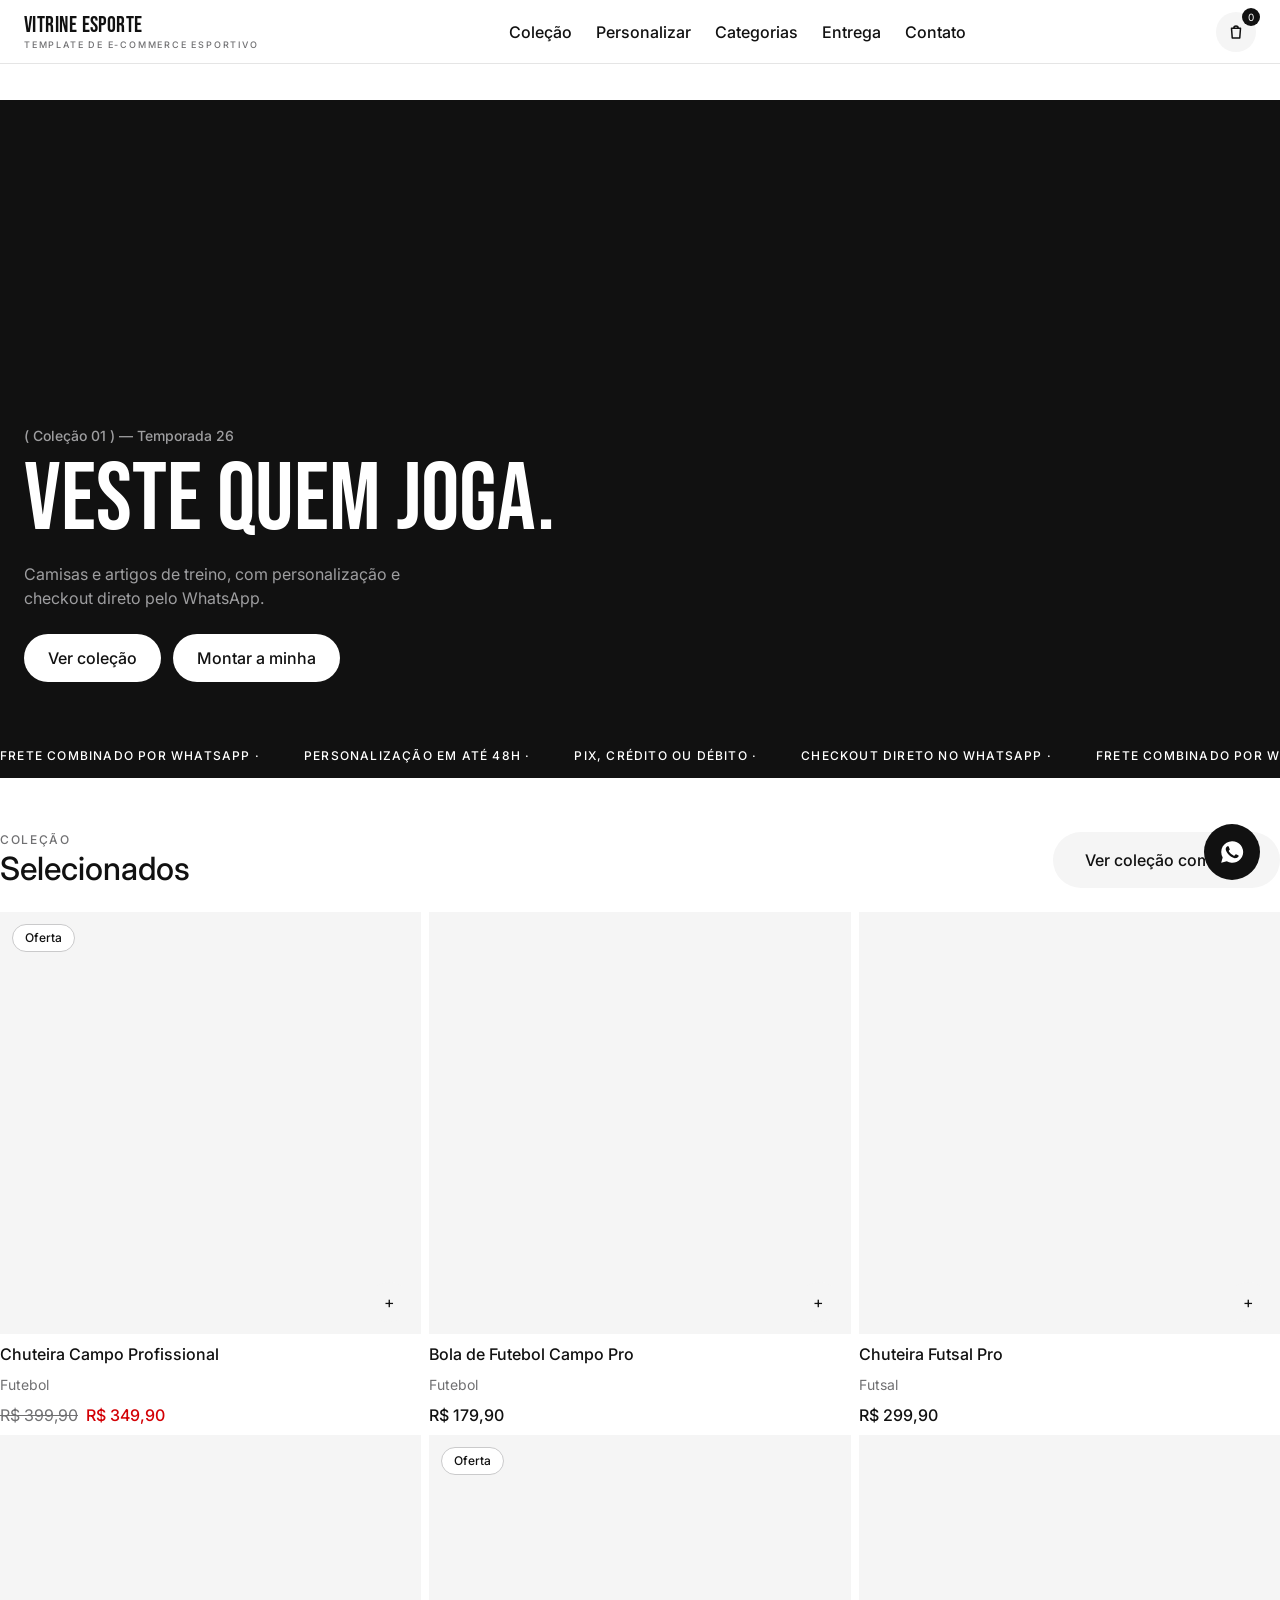
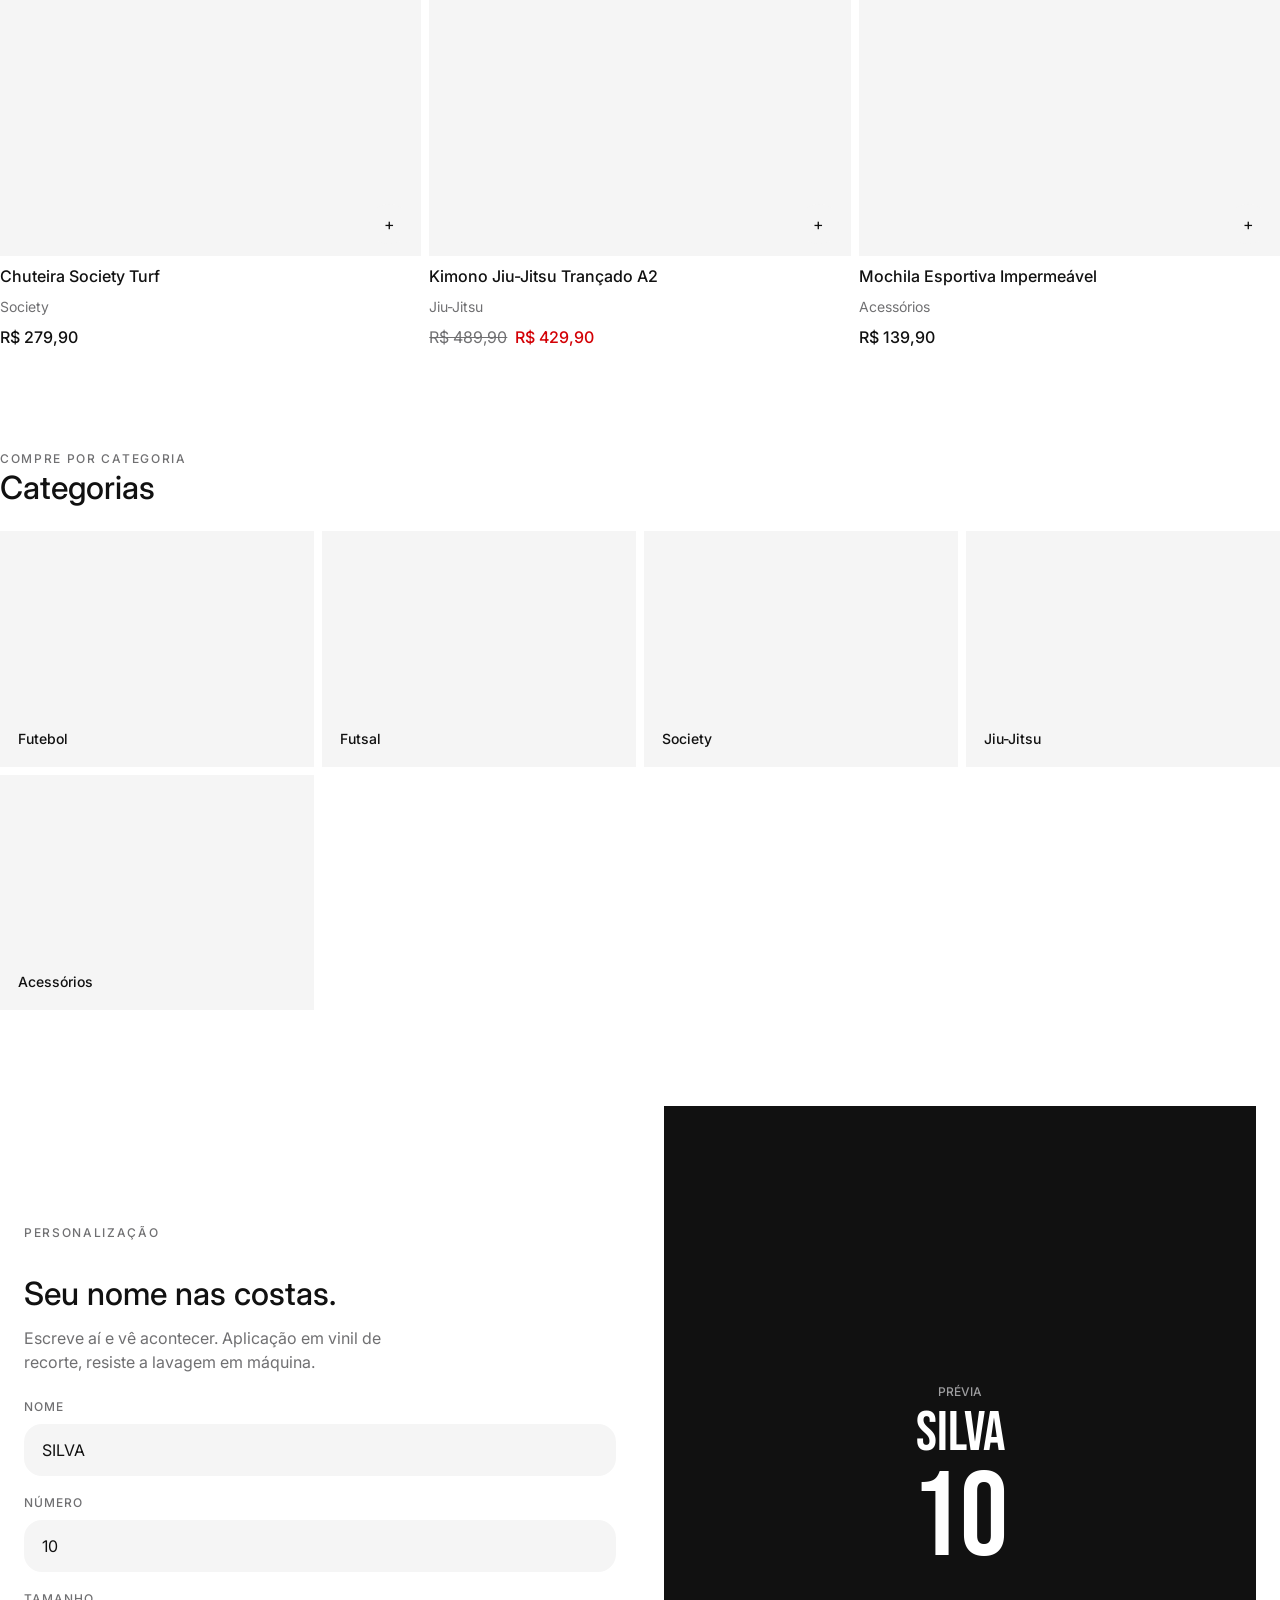
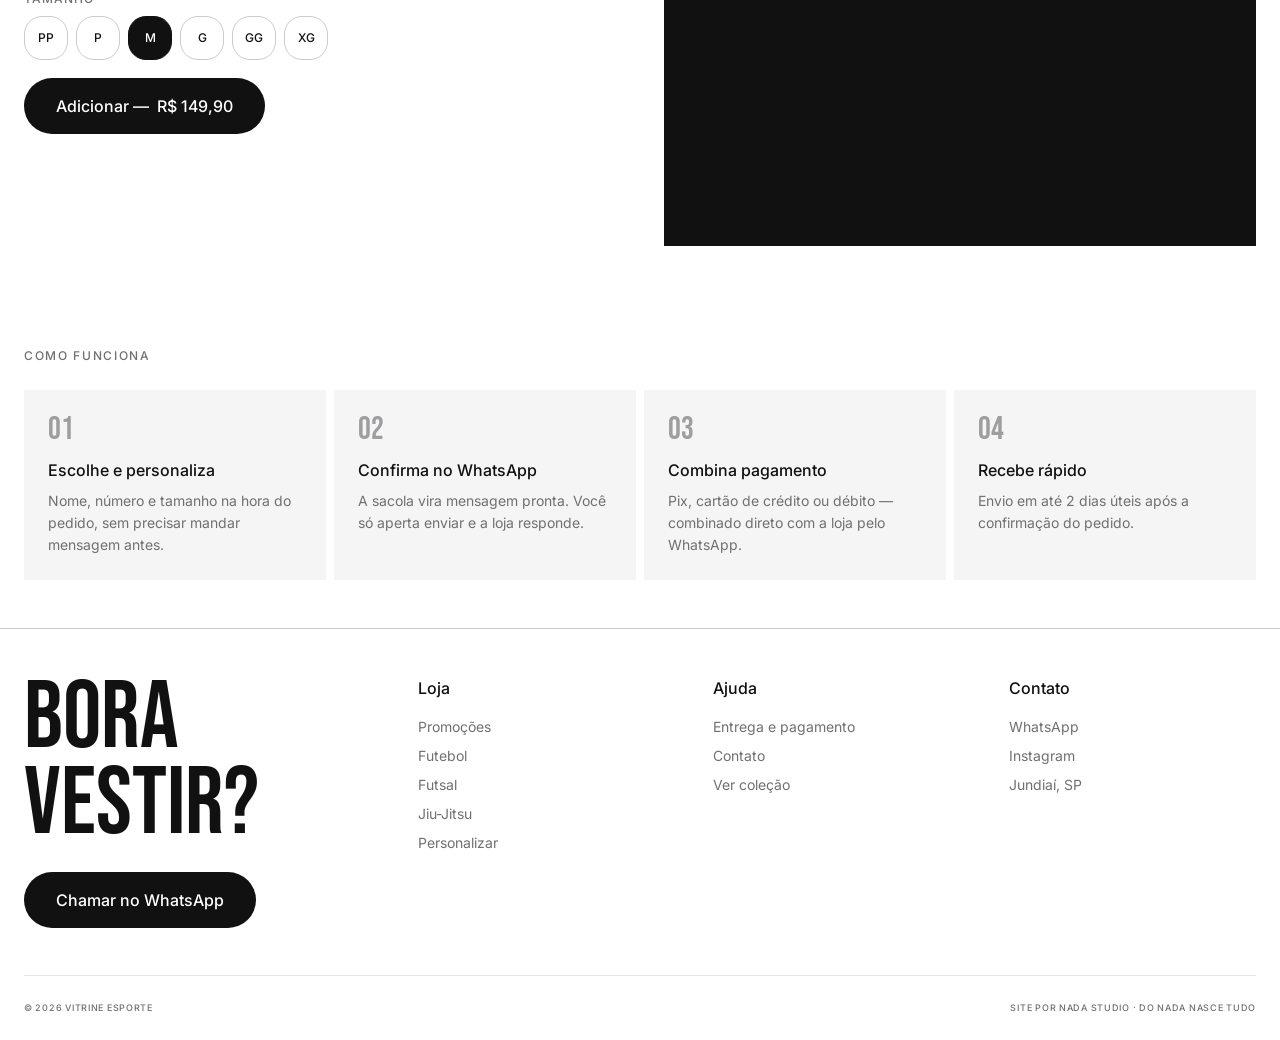
==== commit 7c361d1f: "feat: adiciona filtro de tamanho, ordenação por preço e promoções dinâmicas (?promo=1) Reaproveita o" ====
--- a/index.html
+++ b/index.html
@@ -128,7 +128,7 @@
         <h2 class="display-campaign">Bora vestir?</h2>
         <div style="margin-top:var(--space-xl)"><a href="#" data-wa-link target="_blank" rel="noopener" class="btn-primary">Chamar no WhatsApp</a></div>
       </div>
-      <div class="footer-col"><h5>Loja</h5><a href="colecao.html?categoria=futebol">Futebol</a><a href="colecao.html?categoria=futsal">Futsal</a><a href="colecao.html?categoria=jiujitsu">Jiu-Jitsu</a><a href="#personalizar">Personalizar</a></div>
+      <div class="footer-col"><h5>Loja</h5><a href="colecao.html?promo=1">Promoções</a><a href="colecao.html?categoria=futebol">Futebol</a><a href="colecao.html?categoria=futsal">Futsal</a><a href="colecao.html?categoria=jiujitsu">Jiu-Jitsu</a><a href="#personalizar">Personalizar</a></div>
       <div class="footer-col"><h5>Ajuda</h5><a href="entrega.html">Entrega e pagamento</a><a href="contato.html">Contato</a><a href="colecao.html">Ver coleção</a></div>
       <div class="footer-col"><h5>Contato</h5><a href="#" data-wa-link target="_blank" rel="noopener">WhatsApp</a><a href="#" data-ig-link target="_blank" rel="noopener">Instagram</a><p data-store-cidade>Cidade</p></div>
     </div>
--- a/css/base.css
+++ b/css/base.css
@@ -175,6 +175,7 @@
   transition:background var(--dur-fast) ease,color var(--dur-fast) ease;
 }
 .filter-chip.filter-chip-active{background:var(--color-ink);color:var(--color-on-primary);border-color:var(--color-ink)}
+select.filter-chip{cursor:pointer;height:40px;-webkit-appearance:none;appearance:none}
 .search-pill{
   flex:1 1 220px;min-width:0;background:var(--color-soft-cloud);border:2px solid transparent;border-radius:var(--radius-md);
   height:40px;padding:8px 16px;color:var(--color-ink);font-family:var(--font-body);font-size:var(--fs-body-md);
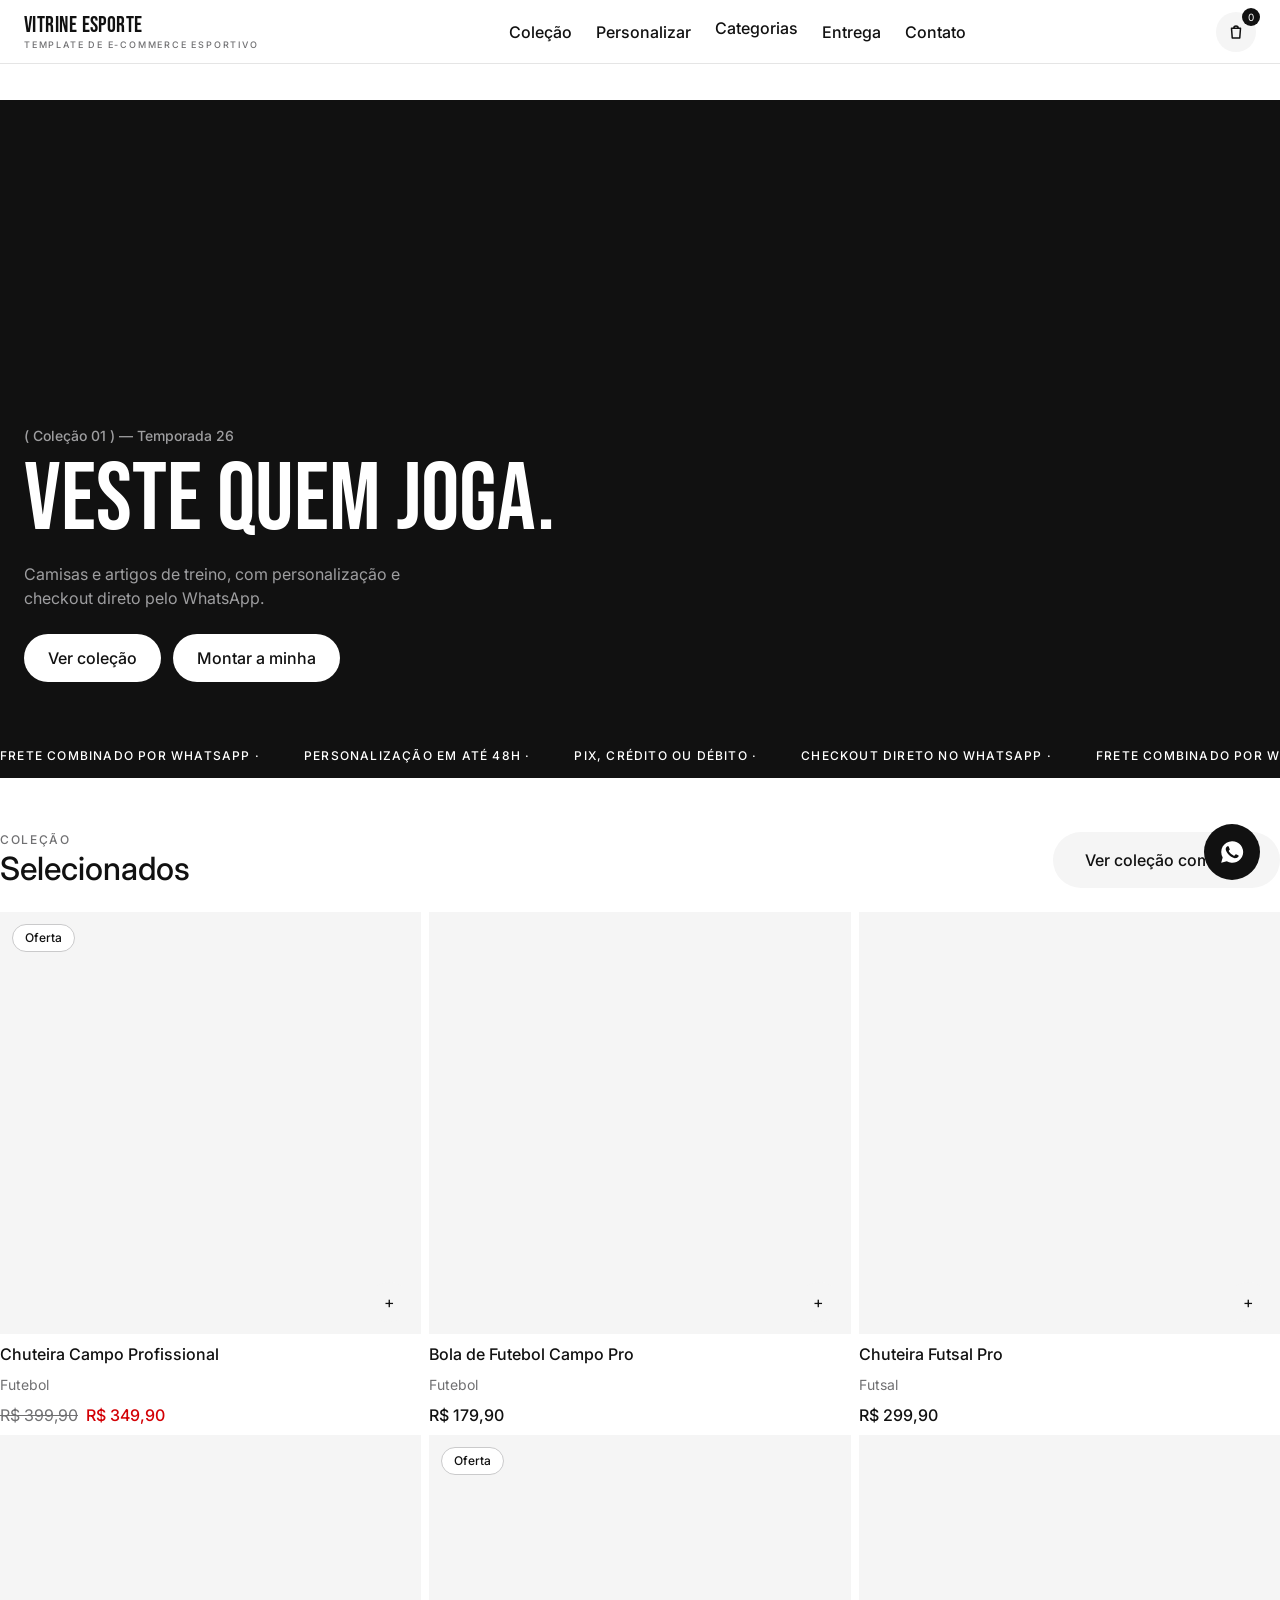
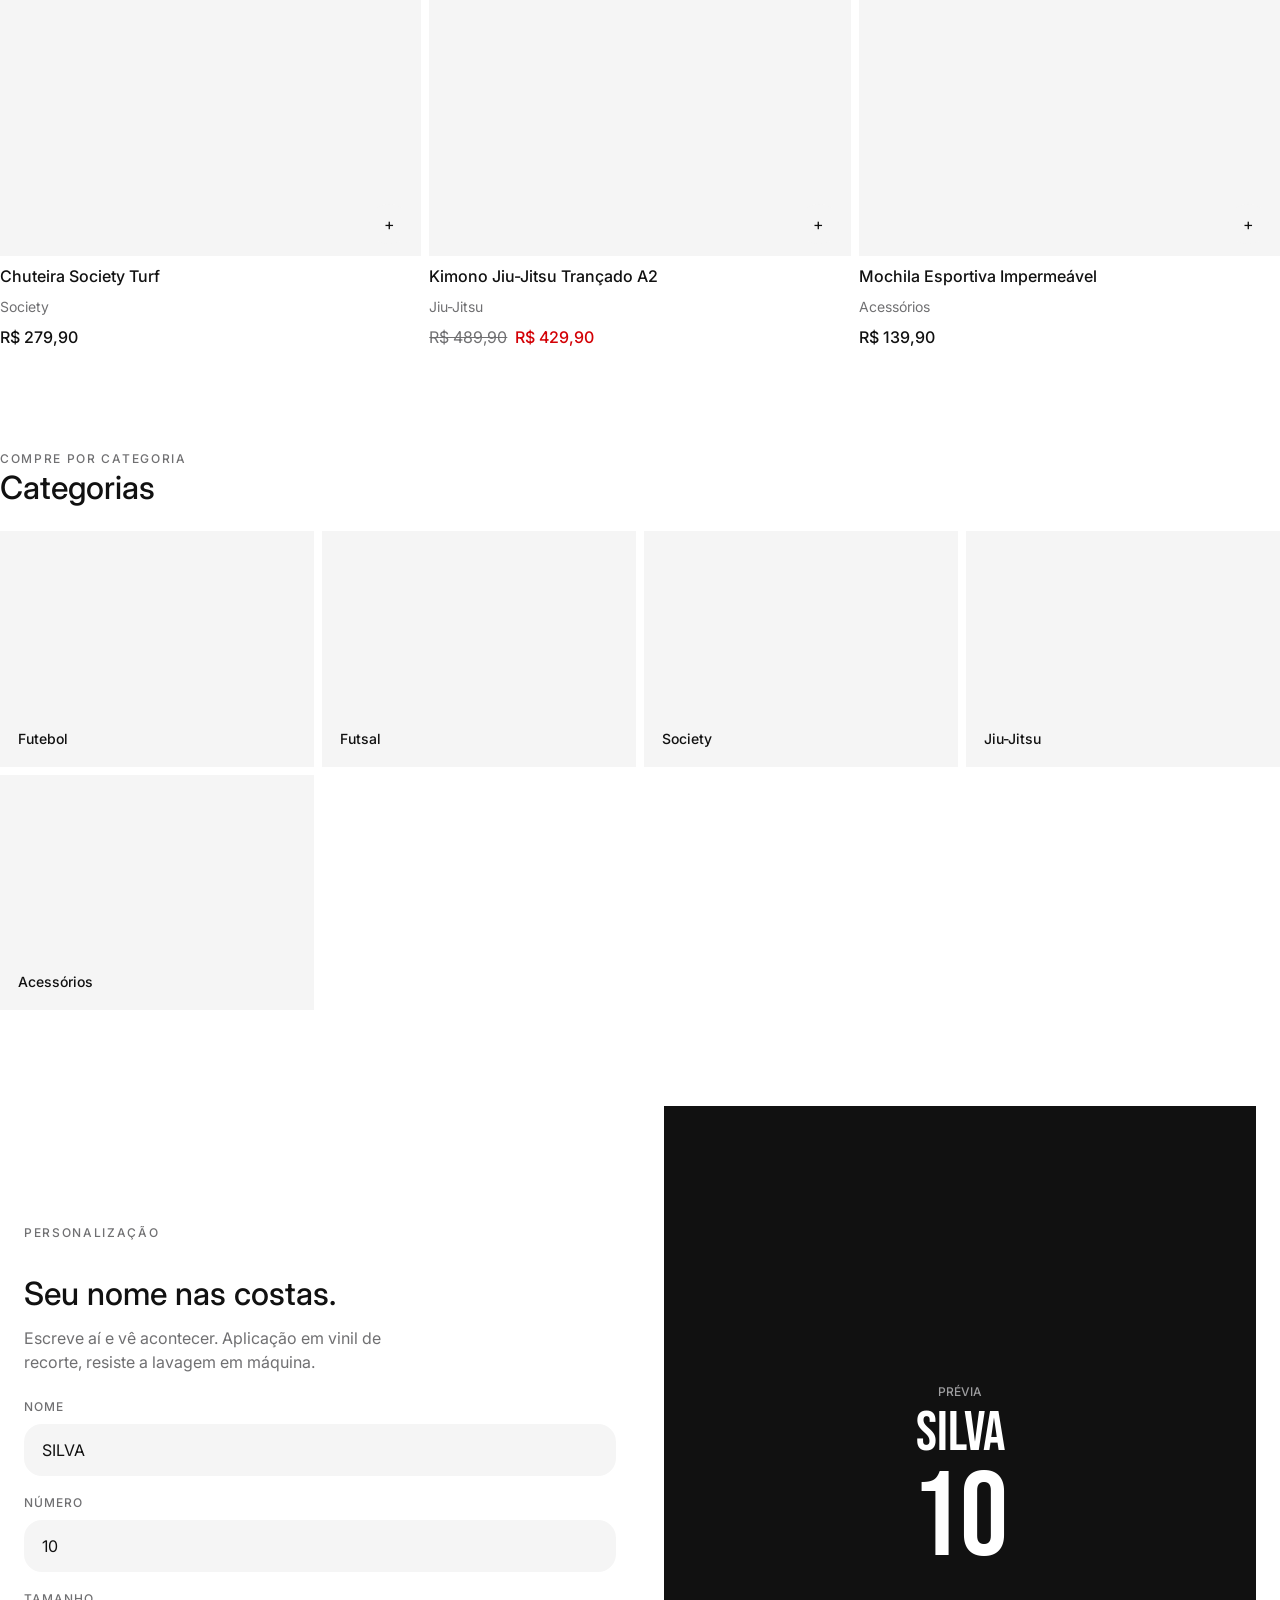
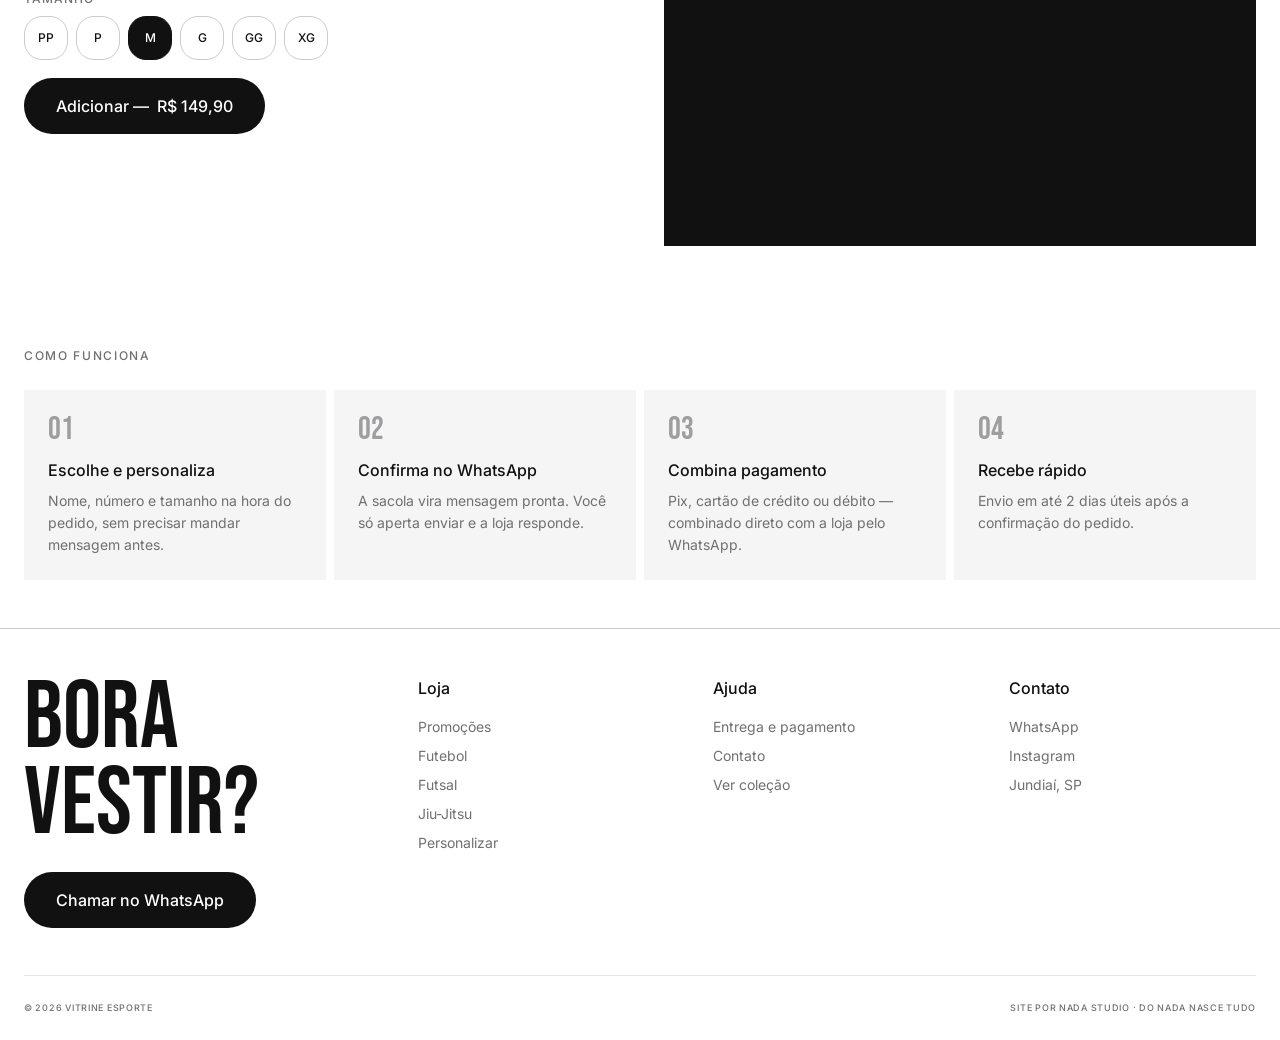
==== commit 445090a9: "feat: dropdown de categorias no hover do nav ("Categorias") Desktop: aparece no :hover/:focus-within" ====
--- a/index.html
+++ b/index.html
@@ -36,7 +36,7 @@
     <div class="nav-links" id="mainNav">
       <a href="colecao.html">Coleção</a>
       <a href="#personalizar">Personalizar</a>
-      <a href="#categorias">Categorias</a>
+      <div class="nav-drop"><a href="#categorias" class="nav-drop-trigger">Categorias</a><div class="nav-drop-menu" id="navCategoryMenu"></div></div>
       <a href="entrega.html">Entrega</a>
       <a href="contato.html">Contato</a>
     </div>
--- a/css/base.css
+++ b/css/base.css
@@ -118,6 +118,14 @@
 .nav-links{display:flex;gap:var(--space-xl)}
 .nav-links a{font-family:var(--font-body);font-size:var(--fs-body-strong);font-weight:500;padding:4px 0}
 .nav-links a.active,.nav-links a:hover{text-decoration:underline}
+.nav-drop{position:relative}
+.nav-drop-menu{
+  display:none;position:absolute;top:100%;left:0;min-width:180px;margin-top:var(--space-sm);
+  background:var(--color-canvas);border:1px solid var(--color-hairline);padding:var(--space-sm) 0;z-index:10;
+}
+.nav-drop:hover .nav-drop-menu,.nav-drop:focus-within .nav-drop-menu{display:block}
+.nav-drop-menu a{display:block;padding:8px var(--space-lg);font-size:var(--fs-caption-md);font-weight:500;box-shadow:none}
+.nav-drop-menu a:hover{background:var(--color-soft-cloud);text-decoration:none}
 .nav-right{display:flex;align-items:center;gap:var(--space-md)}
 .cart-btn{position:relative;display:inline-flex;align-items:center;justify-content:center}
 .cart-count{position:absolute;top:-4px;right:-4px;background:var(--color-ink);color:var(--color-on-primary);width:18px;height:18px;display:grid;place-items:center;font-size:10px;border-radius:var(--radius-full)}
@@ -132,6 +140,8 @@
   }
   .nav-links.show{transform:translateX(0)}
   .nav-links a{display:block;padding:var(--space-lg) 0;box-shadow:inset 0 -1px 0 var(--color-hairline-soft)}
+  .nav-drop-menu{display:block;position:static;border:none;margin-top:0;padding:0 0 var(--space-sm)}
+  .nav-drop-menu a{padding:var(--space-md) 0 var(--space-md) var(--space-lg);box-shadow:none}
 }
 @media(min-width:1025px){ .menu-toggle{display:none} }
 
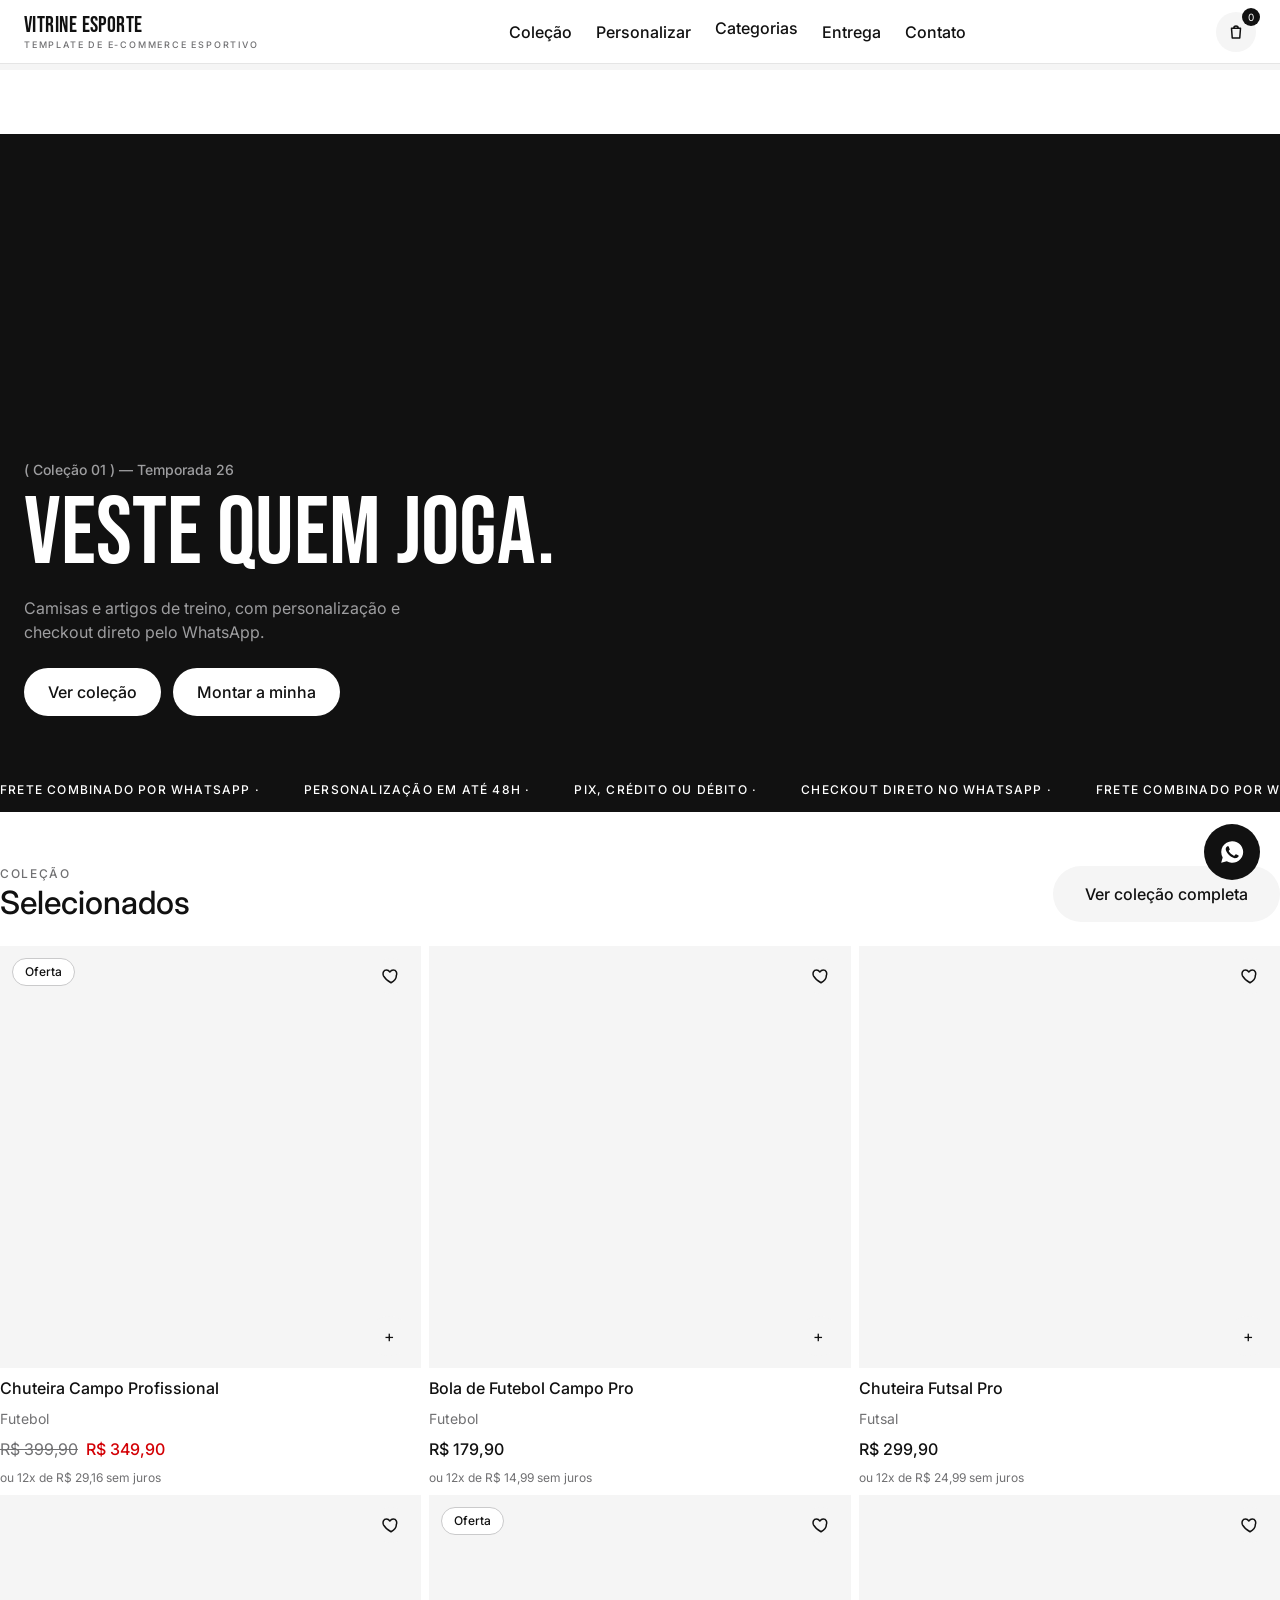
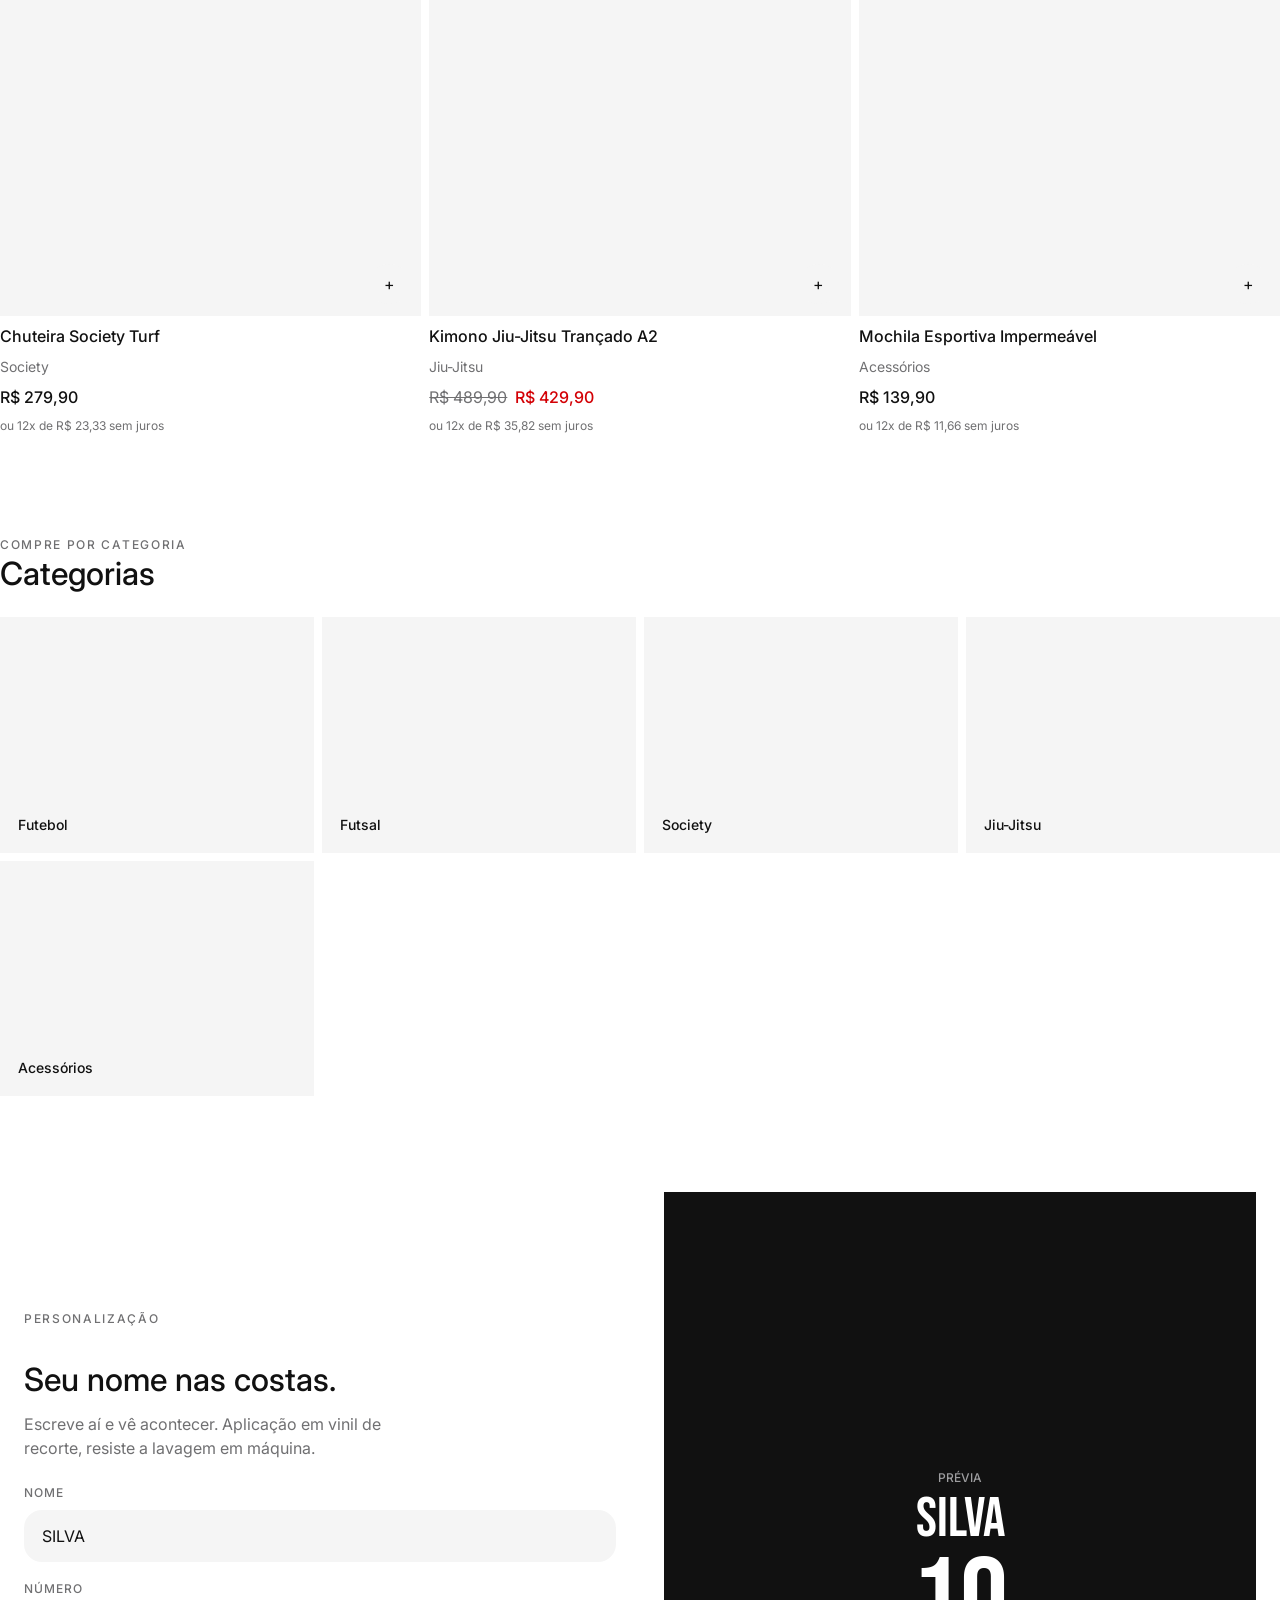
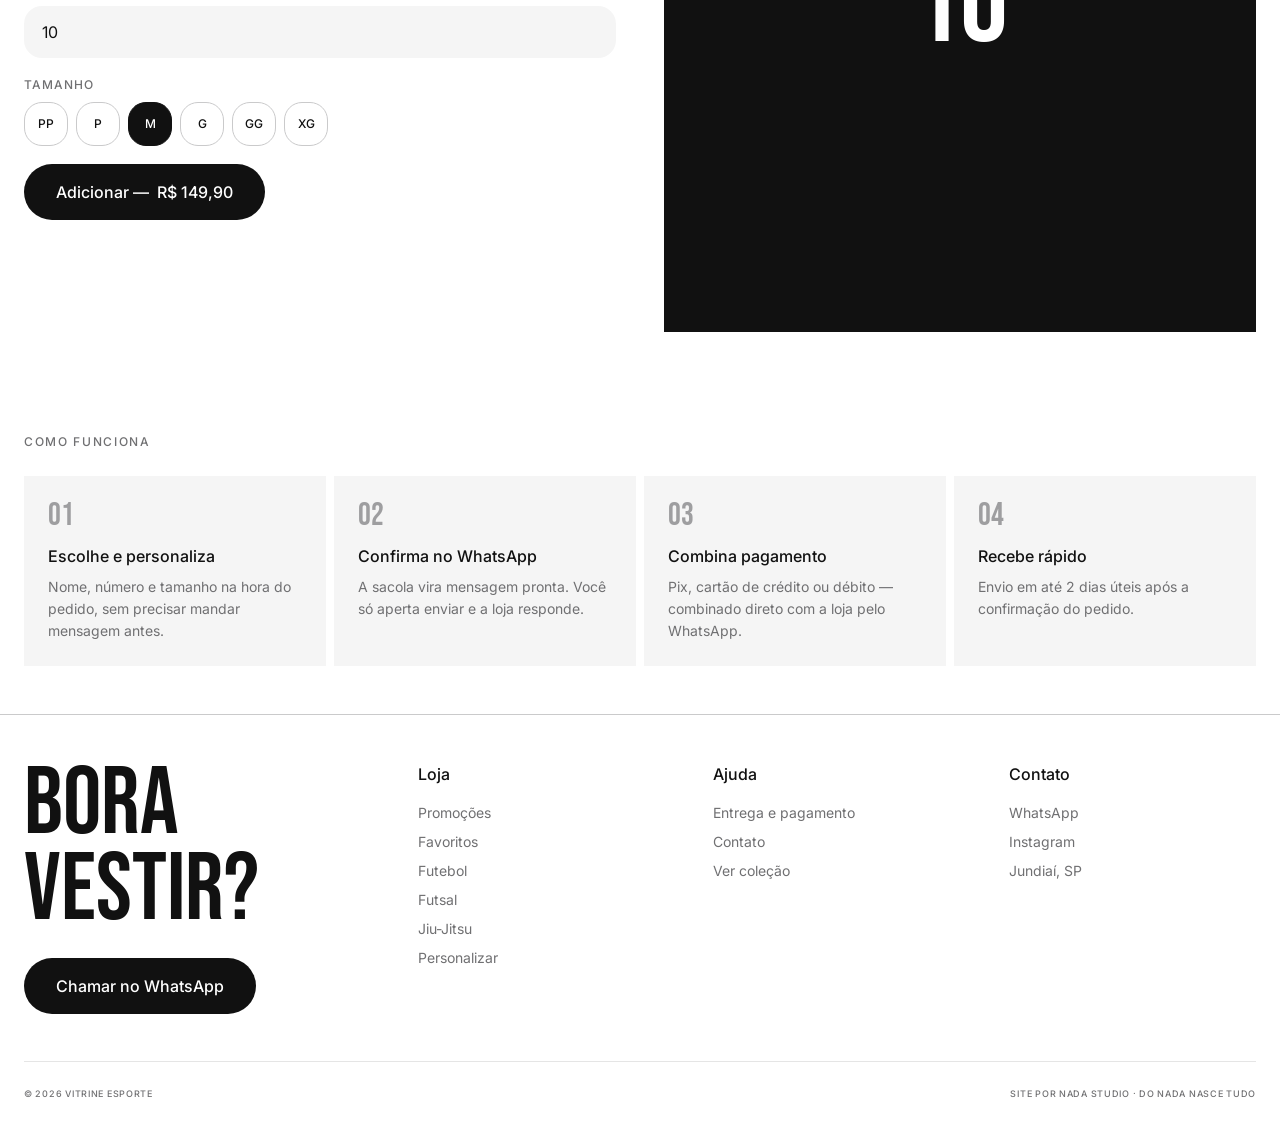
==== commit 5c0a54b2: "Adiciona barra de promoções, breadcrumb, drawer de filtros, favoritos, parcelamento e melhorias na P" ====
--- a/index.html
+++ b/index.html
@@ -18,6 +18,13 @@
 <a href="#main" class="skip-link">Pular para o conteúdo</a>
 
 <!-- ============ UTILITY BAR ============ -->
+<!-- ============ PROMO BAR ============ -->
+<div class="promo-bar" id="promoBar">
+  <button type="button" class="promo-bar-arrow" id="promoPrev" aria-label="Promoção anterior">‹</button>
+  <div class="promo-track" id="promoTrack"></div>
+  <button type="button" class="promo-bar-arrow" id="promoNext" aria-label="Próxima promoção">›</button>
+</div>
+
 <div class="utility-bar">
   <div class="wrap utility-bar-in">
     <a href="#" data-wa-link target="_blank" rel="noopener">Fale no WhatsApp</a>
@@ -128,7 +135,7 @@
         <h2 class="display-campaign">Bora vestir?</h2>
         <div style="margin-top:var(--space-xl)"><a href="#" data-wa-link target="_blank" rel="noopener" class="btn-primary">Chamar no WhatsApp</a></div>
       </div>
-      <div class="footer-col"><h5>Loja</h5><a href="colecao.html?promo=1">Promoções</a><a href="colecao.html?categoria=futebol">Futebol</a><a href="colecao.html?categoria=futsal">Futsal</a><a href="colecao.html?categoria=jiujitsu">Jiu-Jitsu</a><a href="#personalizar">Personalizar</a></div>
+      <div class="footer-col"><h5>Loja</h5><a href="colecao.html?promo=1">Promoções</a><a href="colecao.html?favoritos=1">Favoritos</a><a href="colecao.html?categoria=futebol">Futebol</a><a href="colecao.html?categoria=futsal">Futsal</a><a href="colecao.html?categoria=jiujitsu">Jiu-Jitsu</a><a href="#personalizar">Personalizar</a></div>
       <div class="footer-col"><h5>Ajuda</h5><a href="entrega.html">Entrega e pagamento</a><a href="contato.html">Contato</a><a href="colecao.html">Ver coleção</a></div>
       <div class="footer-col"><h5>Contato</h5><a href="#" data-wa-link target="_blank" rel="noopener">WhatsApp</a><a href="#" data-ig-link target="_blank" rel="noopener">Instagram</a><p data-store-cidade>Cidade</p></div>
     </div>
@@ -160,6 +167,6 @@
     "Frete combinado por WhatsApp","Personalização em até 48h","Pix, crédito ou débito","Checkout direto no WhatsApp"
   ]).flat().map(m => `<span>${m} ·</span>`).join("");
 </script>
-<script src="js/store.js"></script>
+<script src="js/store.js" defer></script>
 </body>
 </html>
--- a/css/base.css
+++ b/css/base.css
@@ -284,7 +284,7 @@
 .contact-form{display:grid;gap:var(--space-lg);max-width:520px}
 
 /* ---------- PDP ---------- */
-.pdp{padding:calc(64px + var(--space-section)) 0 64px}
+.pdp{padding:var(--space-section) 0 64px}
 .pdp-grid{display:grid;gap:var(--space-section)}
 @media(min-width:900px){
   .pdp-grid{grid-template-columns:1fr 1fr;align-items:start}
@@ -399,6 +399,71 @@
 }
 .toast.show{opacity:1;transform:translate(-50%,0)}
 
+/* ---------- promo bar ---------- */
+.promo-bar{background:var(--color-ink);color:var(--color-on-primary);min-height:34px;display:flex;align-items:center;justify-content:center;gap:var(--space-md);padding:0 var(--gut)}
+.promo-bar-arrow{color:var(--color-on-primary);width:24px;height:24px;display:inline-flex;align-items:center;justify-content:center;font-size:16px;line-height:1;flex-shrink:0;transition:opacity var(--dur-fast) ease}
+.promo-bar-arrow:active{opacity:.5}
+.promo-track{flex:1;max-width:520px;text-align:center;overflow:hidden;position:relative;height:20px}
+.promo-msg{position:absolute;inset:0;display:flex;align-items:center;justify-content:center;font-family:var(--font-body);font-size:var(--fs-caption-sm);font-weight:500;opacity:0;transition:opacity var(--dur) ease;white-space:nowrap}
+.promo-msg.active{opacity:1}
+
+/* ---------- breadcrumb ---------- */
+.breadcrumb{margin-top:64px;padding:var(--space-lg) 0}
+.breadcrumb a{color:var(--color-mute)}
+.breadcrumb a:hover{color:var(--color-ink);text-decoration:underline}
+.breadcrumb,.breadcrumb *{font-family:var(--font-body);font-size:var(--fs-caption-md);color:var(--color-mute)}
+
+/* ---------- filtros: drawer mobile (reaproveita .drawer/.scrim da sacola) ---------- */
+.filters-trigger{display:inline-flex}
+.filters-drawer-body details{box-shadow:inset 0 -1px 0 var(--color-hairline-soft)}
+.filters-drawer-body summary{padding:var(--space-lg) 0;font-family:var(--font-body);font-size:var(--fs-body-strong);font-weight:500;cursor:pointer;list-style:none;display:flex;justify-content:space-between;align-items:center}
+.filters-drawer-body summary::-webkit-details-marker{display:none}
+.filters-drawer-body summary::after{content:"+";font-weight:400}
+.filters-drawer-body details[open] summary::after{content:"–"}
+.filters-drawer-body .filters-bar{margin-bottom:var(--space-lg);flex-wrap:wrap}
+@media(min-width:1025px){
+  .filters-trigger{display:none}
+  #filtersOverlay{display:none}
+  .filters-drawer{position:static;transform:none;width:auto;box-shadow:none;background:transparent;display:block;overflow:visible}
+  .filters-drawer .drawer-head{display:none}
+  .filters-drawer .drawer-body{padding:0;overflow:visible}
+  .filters-drawer-body summary{display:none}
+}
+
+/* ---------- grid: spinner de carregamento (filtros) ---------- */
+.grid-wrap{position:relative}
+.grid-spinner{position:absolute;inset:0;background:rgba(255,255,255,.6);display:flex;align-items:center;justify-content:center;opacity:0;pointer-events:none;transition:opacity var(--dur-fast) ease;z-index:5}
+.grid-spinner.show{opacity:1}
+.spinner{width:28px;height:28px;border:3px solid var(--color-hairline);border-top-color:var(--color-ink);border-radius:var(--radius-full);animation:spin .6s linear infinite}
+@keyframes spin{to{transform:rotate(360deg)}}
+
+/* ---------- favoritos (coração) ---------- */
+.product-card-fav{position:absolute;top:var(--space-md);right:var(--space-md);z-index:2;width:36px;height:36px}
+.product-card-fav svg{width:18px;height:18px}
+
+/* ---------- parcelamento ---------- */
+.installments{color:var(--color-mute);font-size:var(--fs-caption-sm);margin-bottom:var(--space-lg)}
+.product-card-installments{color:var(--color-mute);font-size:var(--fs-caption-sm)}
+
+/* ---------- PDP: título/ações, accordion, carrossel relacionados, barra fixa ---------- */
+.pdp-title-row{display:flex;align-items:center;justify-content:space-between;gap:var(--space-md)}
+.pdp-actions-row{display:flex;gap:var(--space-sm)}
+.pdp-accordion{box-shadow:inset 0 -1px 0 var(--color-hairline-soft)}
+.pdp-accordion summary{padding:var(--space-lg) 0;font-family:var(--font-body);font-size:var(--fs-body-strong);font-weight:500;cursor:pointer;list-style:none;display:flex;justify-content:space-between;align-items:center}
+.pdp-accordion summary::-webkit-details-marker{display:none}
+.pdp-accordion summary::after{content:"+";font-weight:400}
+.pdp-accordion[open] summary::after{content:"–"}
+.pdp-accordion .pdp-desc{padding-bottom:var(--space-lg);margin-bottom:0}
+.related-rail{display:flex;gap:var(--space-sm);overflow-x:auto;scroll-snap-type:x mandatory;padding-bottom:var(--space-sm)}
+.related-rail .product-card{flex:0 0 220px;scroll-snap-align:start}
+.related-arrows{display:flex;gap:var(--space-sm)}
+.pdp-sticky-bar{position:fixed;left:0;right:0;bottom:0;background:var(--color-canvas);box-shadow:inset 0 1px 0 var(--color-hairline);z-index:90;transform:translateY(100%);transition:transform var(--dur) ease;padding:var(--space-md) 0}
+.pdp-sticky-bar.show{transform:translateY(0)}
+.pdp-sticky-bar-in{display:flex;align-items:center;justify-content:space-between;gap:var(--space-md)}
+.pdp-sticky-info{display:flex;flex-direction:column;min-width:0;flex:1}
+.pdp-sticky-name{font-size:var(--fs-caption-md);font-weight:500;overflow:hidden;text-overflow:ellipsis;white-space:nowrap}
+.pdp-sticky-price{font-size:var(--fs-body-strong);font-weight:500;color:var(--color-mute)}
+
 /* ---------- reveal ---------- */
 .rv{opacity:0;transform:translateY(26px);transition:opacity .6s ease,transform .6s ease}
 .rv.in{opacity:1;transform:none}
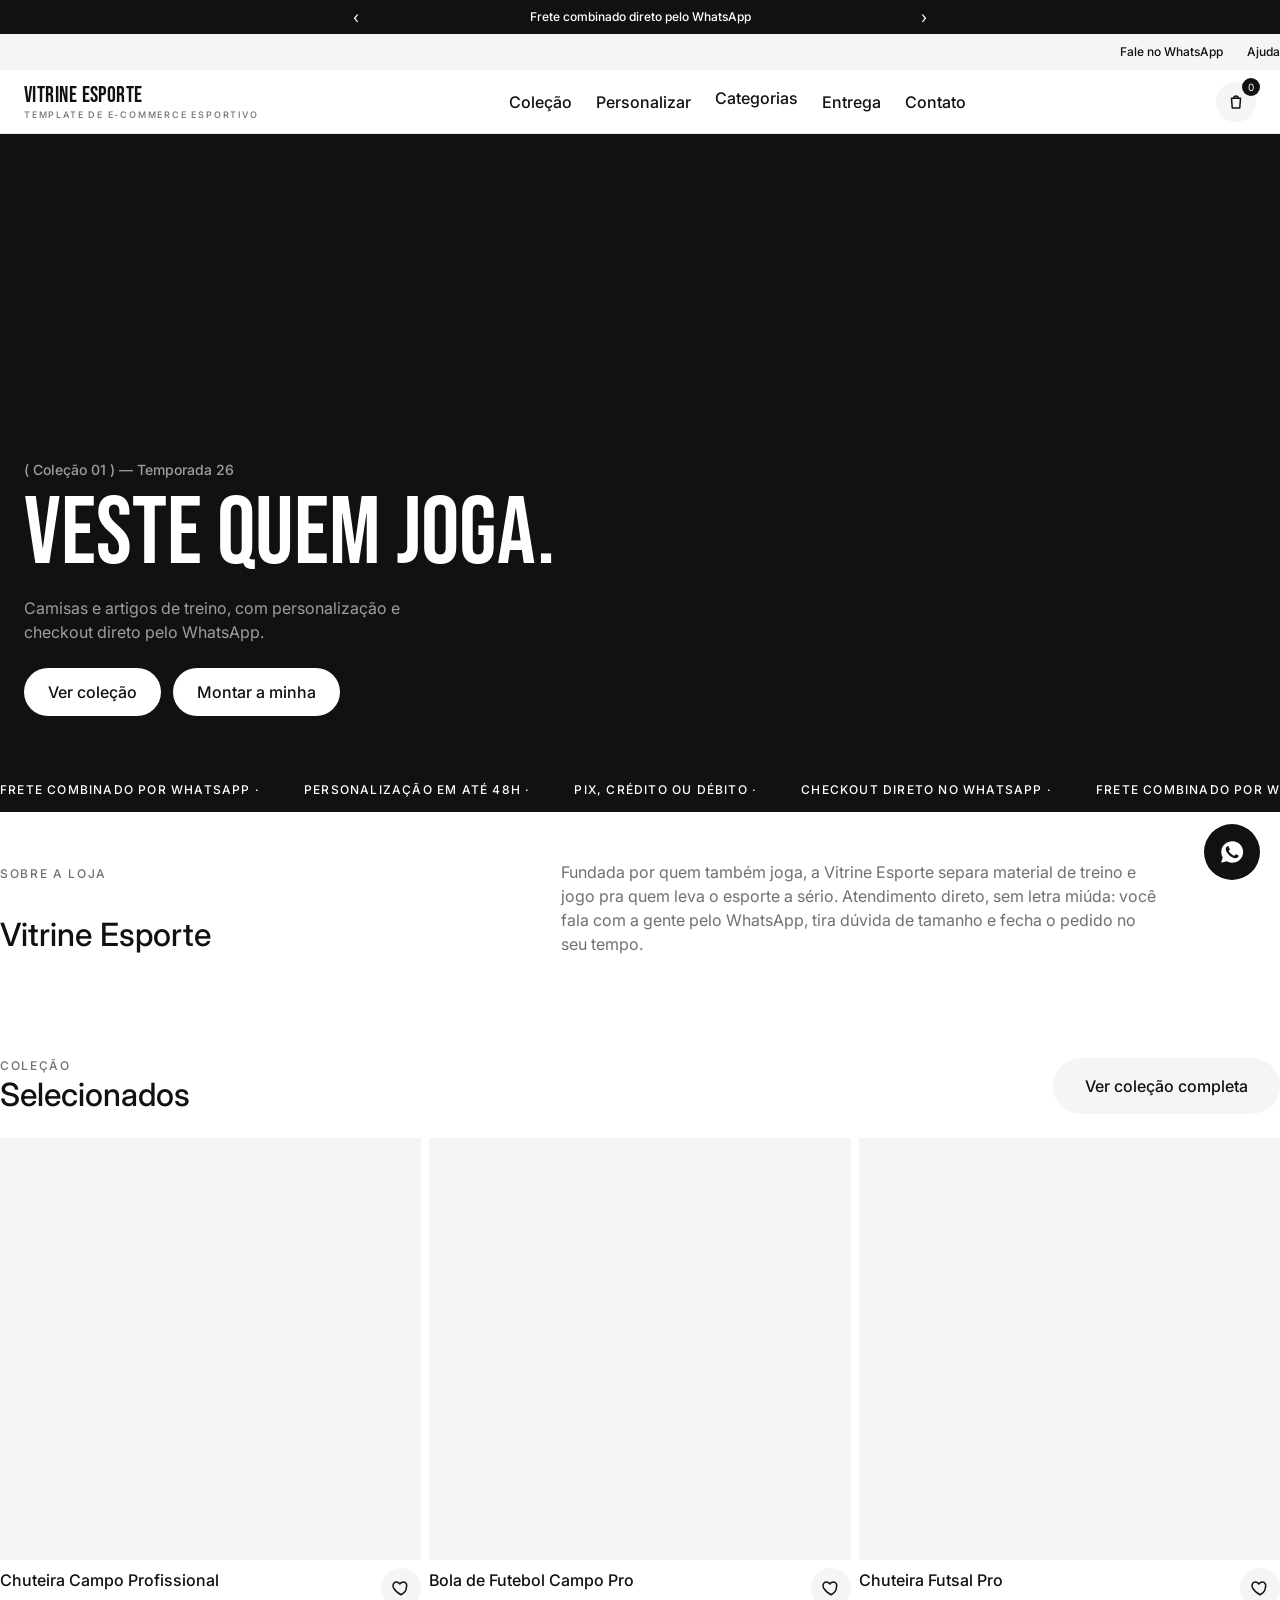
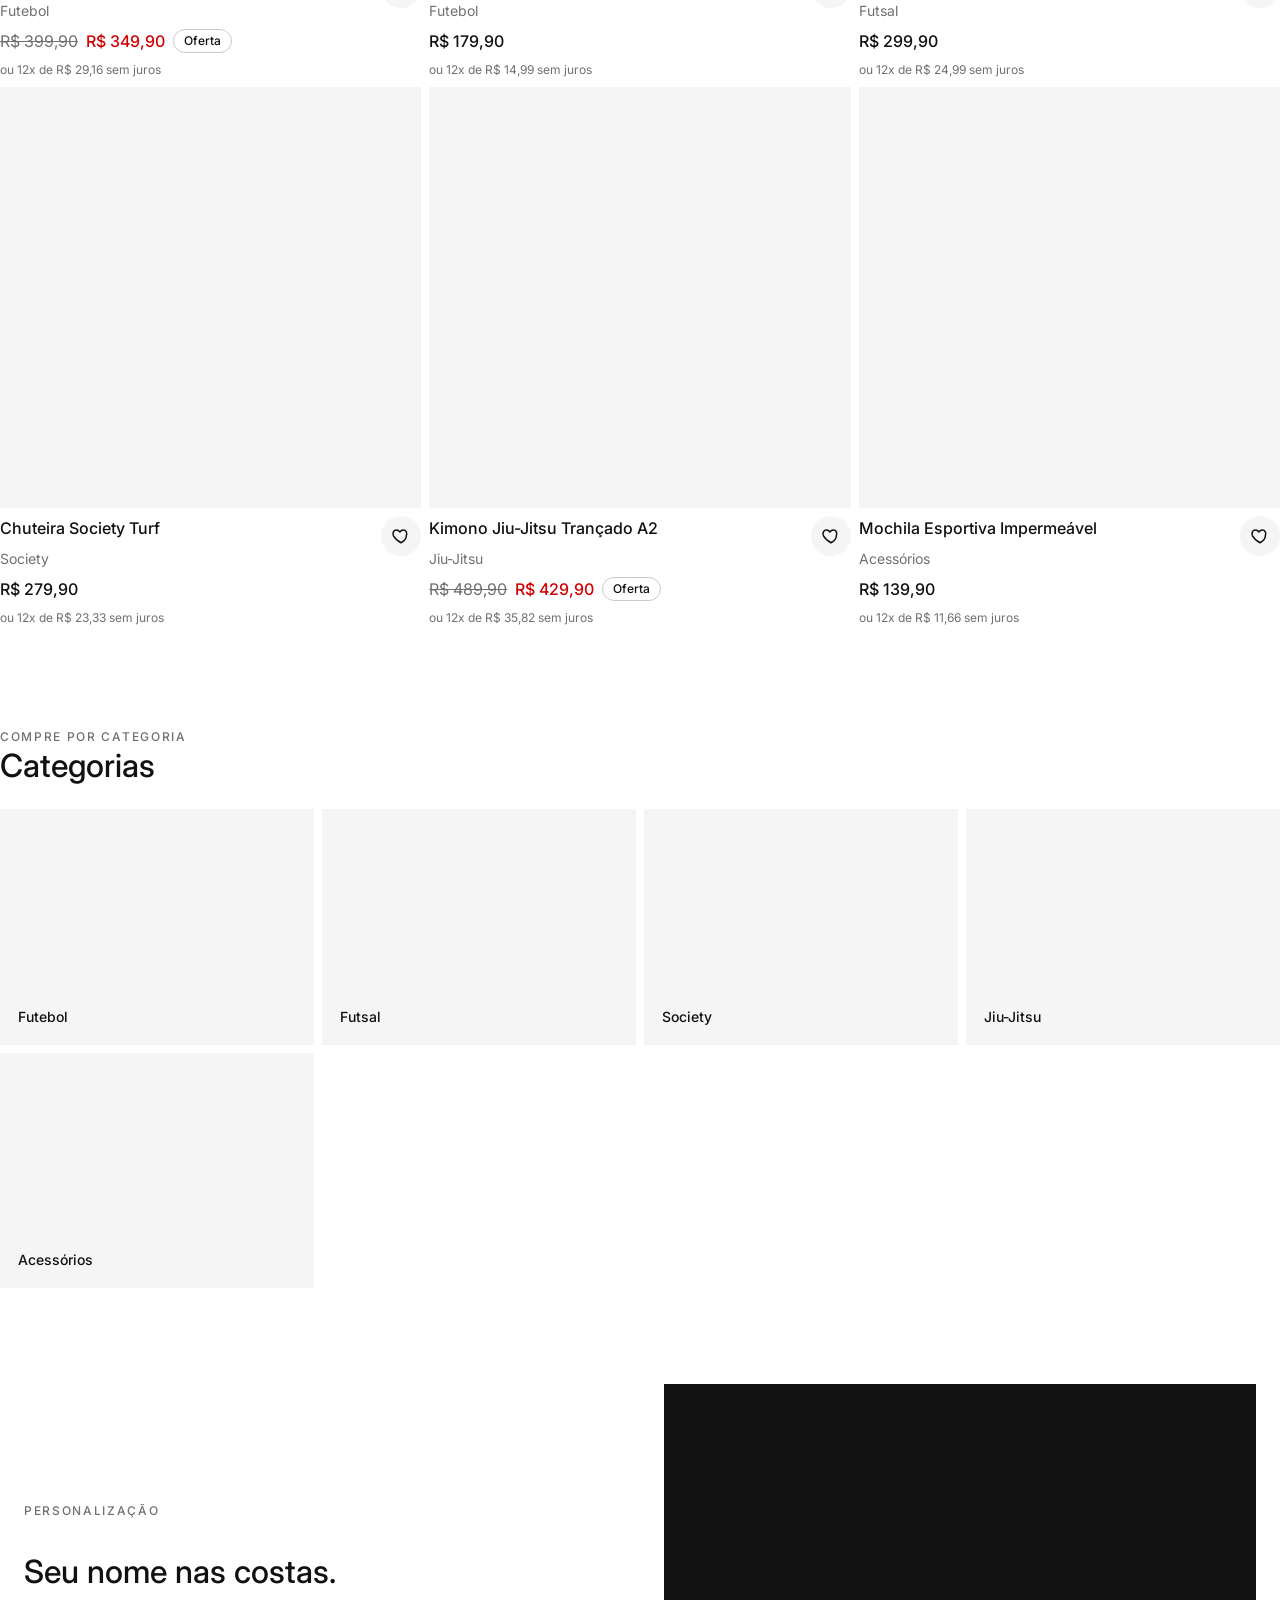
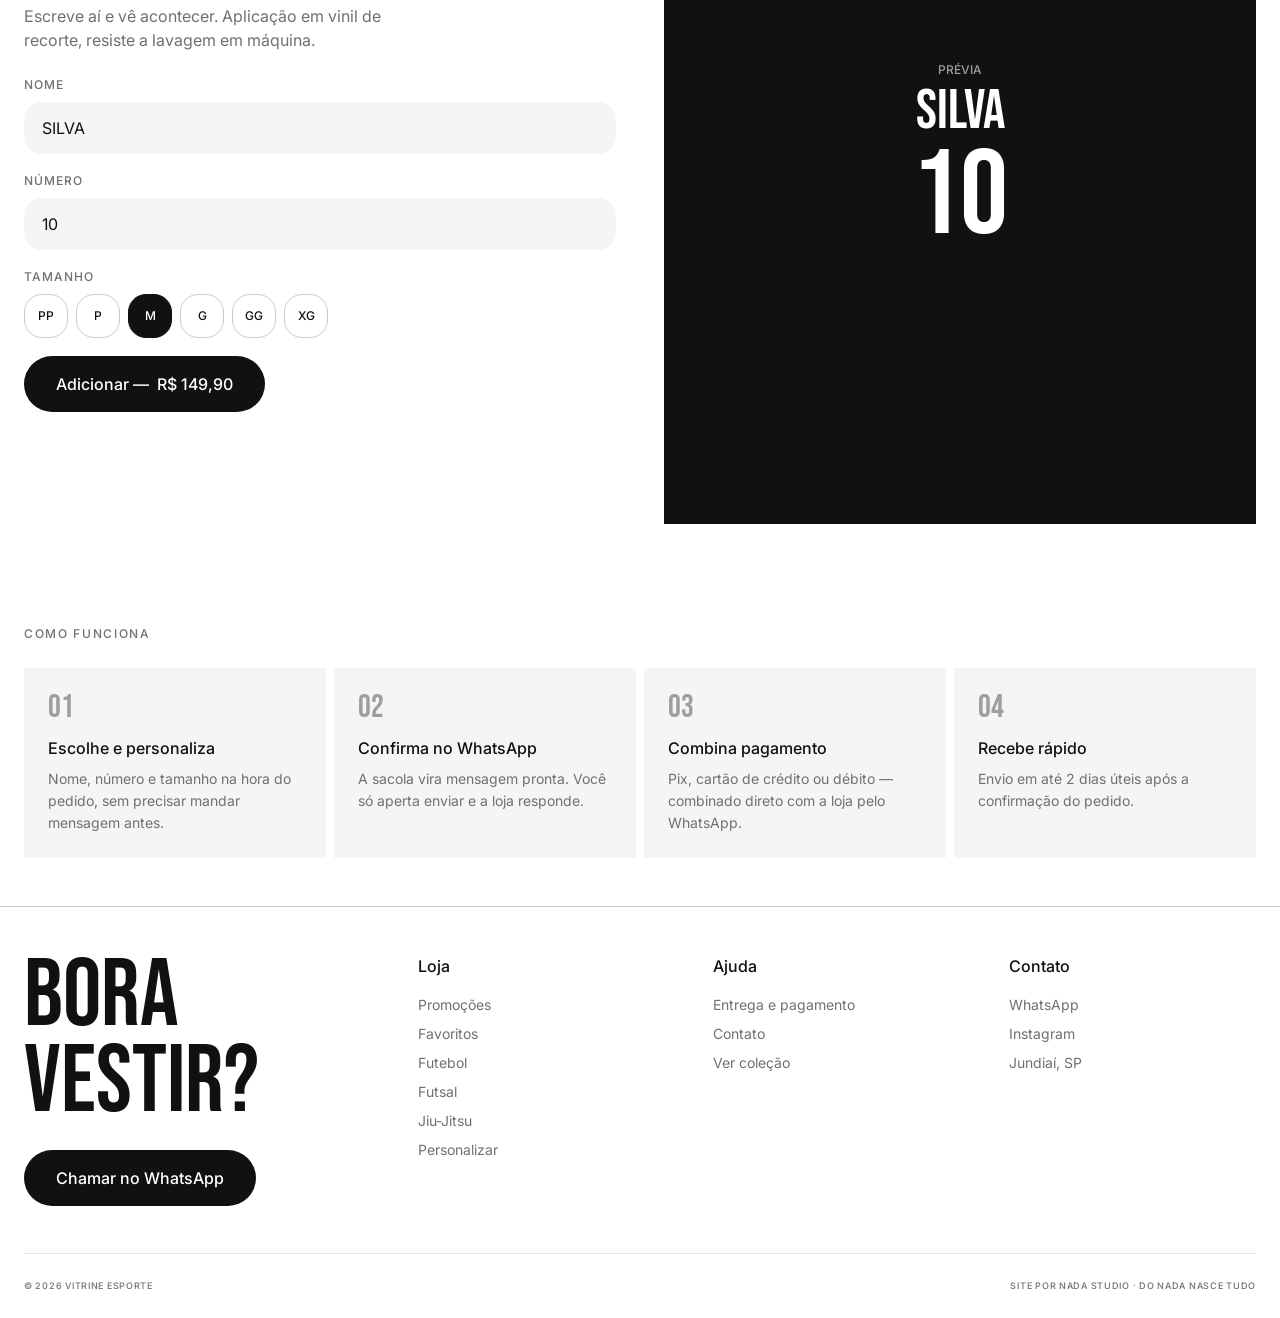
==== commit df895581: "Deixa o molde mais responsivo, com identidade visual configuravel e vitrine focada na loja - Corrige" ====
--- a/index.html
+++ b/index.html
@@ -74,6 +74,17 @@
   </header>
 
   <div class="marquee"><div class="marquee-track" id="mq"></div></div>
+
+  <!-- ============ SOBRE A LOJA ============ -->
+  <section class="section wrap about-store" id="sobre">
+    <div class="about-grid rv">
+      <div>
+        <span class="eyebrow">Sobre a loja</span>
+        <h2 class="heading-xl mt-32" data-store-name>Loja</h2>
+      </div>
+      <p class="body-md about-text" data-store-sobre>Descrição da loja.</p>
+    </div>
+  </section>
 
   <!-- ============ DESTAQUES ============ -->
   <section class="section wrap" id="colecao">
--- a/css/tokens.css
+++ b/css/tokens.css
@@ -1,16 +1,19 @@
 /* =========================================================
    VITRINE-ESPORTE — TOKENS
-   Única fonte de cor/medida/tipografia do template. Sistema fixo
-   "Nike" (spec de produto real) — P&B + acentos semânticos fixos.
+   Única fonte de cor/medida/tipografia do template. Base P&B
+   (estilo "Nike", spec de produto real) + acentos semânticos fixos.
    Nenhuma outra folha de estilo deve declarar cor, raio ou
    espaçamento fora destas variáveis.
-   IMPORTANTE: nesta versão o template NÃO aceita cor de marca
-   customizável (ver COMO-EDITAR.md) — a chave `corDestaque` do
-   config.json é mantida só por compatibilidade e é ignorada.
+   Cor de marca: --color-accent/--color-on-accent controlam os
+   pontos de destaque do site (CTA, hero, chips ativos, badges).
+   Por padrão valem preto/branco (idêntico ao ink), mas a chave
+   `corDestaque` do config.json sobrescreve as duas em runtime via
+   js/store.js — ver COMO-EDITAR.md, seção 5.
    ========================================================= */
 :root{
   /* ---- cores ---- */
-  --color-primary:#111111;         /* = ink */
+  --color-accent:#111111;          /* sobrescrito em runtime por corDestaque */
+  --color-on-accent:#ffffff;       /* texto sobre --color-accent (contraste automático) */
   --color-on-primary:#ffffff;
   --color-canvas:#ffffff;
   --color-soft-cloud:#f5f5f5;
--- a/css/base.css
+++ b/css/base.css
@@ -1,9 +1,11 @@
 /* =========================================================
    VITRINE-ESPORTE — BASE
-   Sistema de design "Nike" (spec de produto real, P&B + acentos
-   semânticos fixos). Zero fotografia no site — onde o sistema de
-   referência usaria foto, aqui entra um bloco chapado em
-   --color-soft-cloud (ou --color-ink no campaign-tile), vazio.
+   Sistema de design base P&B (estilo "Nike", spec de produto real)
+   + acentos semânticos fixos + cor de marca configurável
+   (--color-accent/--color-on-accent, ver tokens.css). Produto sem
+   foto cadastrada: o bloco de mídia fica --color-soft-cloud vazio
+   (ou --color-ink no campaign-tile); com foto, js/store.js injeta
+   a <img> dentro do mesmo bloco — ver mediaMarkup() em store.js.
    Nenhuma cor/raio/espaçamento hardcoded — tudo vem de tokens.css.
    ========================================================= */
 
@@ -61,7 +63,7 @@
 /* ---------- botões ---------- */
 .btn-primary{
   display:inline-flex;align-items:center;justify-content:center;gap:var(--space-sm);
-  background:var(--color-ink);color:var(--color-on-primary);
+  background:var(--color-accent);color:var(--color-on-accent);
   font-family:var(--font-body);font-size:var(--fs-button-md);font-weight:500;line-height:1.5;
   padding:16px 32px;min-height:48px;border-radius:var(--radius-lg);border:none;
   cursor:pointer;white-space:nowrap;transition:transform var(--dur-fast) ease,opacity var(--dur-fast) ease;
@@ -107,8 +109,13 @@
 .utility-bar a:hover{text-decoration:underline}
 
 /* ---------- nav ---------- */
+/* sticky (não fixed): a promo-bar e a utility-bar acima dela ficam visíveis
+   no carregamento da página; o nav só "gruda" no topo quando o scroll o
+   alcança. Com fixed desde o início, o nav cobria promo-bar/utility-bar
+   por completo (mesma coordenada de viewport), deixando as duas invisíveis
+   em toda página. */
 .primary-nav{
-  position:fixed;top:0;left:0;right:0;z-index:60;background:var(--color-canvas);
+  position:sticky;top:0;z-index:60;background:var(--color-canvas);
   box-shadow:inset 0 -1px 0 var(--color-hairline-soft);
 }
 .nav-in{display:flex;align-items:center;justify-content:space-between;height:64px}
@@ -118,6 +125,7 @@
 .nav-links{display:flex;gap:var(--space-xl)}
 .nav-links a{font-family:var(--font-body);font-size:var(--fs-body-strong);font-weight:500;padding:4px 0}
 .nav-links a.active,.nav-links a:hover{text-decoration:underline}
+.nav-links a.active{color:var(--color-accent)}
 .nav-drop{position:relative}
 .nav-drop-menu{
   display:none;position:absolute;top:100%;left:0;min-width:180px;margin-top:var(--space-sm);
@@ -128,7 +136,7 @@
 .nav-drop-menu a:hover{background:var(--color-soft-cloud);text-decoration:none}
 .nav-right{display:flex;align-items:center;gap:var(--space-md)}
 .cart-btn{position:relative;display:inline-flex;align-items:center;justify-content:center}
-.cart-count{position:absolute;top:-4px;right:-4px;background:var(--color-ink);color:var(--color-on-primary);width:18px;height:18px;display:grid;place-items:center;font-size:10px;border-radius:var(--radius-full)}
+.cart-count{position:absolute;top:-4px;right:-4px;background:var(--color-accent);color:var(--color-on-accent);width:18px;height:18px;display:grid;place-items:center;font-size:10px;border-radius:var(--radius-full)}
 .menu-toggle svg{width:20px;height:20px}
 
 @media(max-width:1024px){
@@ -154,7 +162,7 @@
 
 /* ---------- campaign tile (hero) ---------- */
 .campaign-tile{
-  margin-top:64px;background:var(--color-ink);color:var(--color-on-primary);
+  background:var(--color-accent);color:var(--color-on-accent);
   min-height:70vh;display:flex;flex-direction:column;justify-content:flex-end;
   padding:var(--space-section) var(--gut);position:relative;
 }
@@ -171,10 +179,15 @@
 .section-desc{color:var(--color-mute);margin-top:var(--space-xs);max-width:60ch}
 
 /* ---------- utility bar / marquee (texto puro, sem imagem) ---------- */
-.marquee{background:var(--color-ink);color:var(--color-on-primary);padding:var(--space-md) 0;overflow:hidden;white-space:nowrap}
+.marquee{background:var(--color-accent);color:var(--color-on-accent);padding:var(--space-md) 0;overflow:hidden;white-space:nowrap}
 .marquee-track{display:inline-flex;gap:44px;animation:slide 26s linear infinite}
 .marquee span{font-family:var(--font-body);font-size:var(--fs-caption-sm);font-weight:500;letter-spacing:.1em;text-transform:uppercase}
 @keyframes slide{to{transform:translateX(-50%)}}
+
+/* ---------- sobre a loja (home) ---------- */
+.about-grid{display:grid;grid-template-columns:1fr 1.4fr;gap:var(--space-section);align-items:start}
+.about-text{color:var(--color-mute);max-width:60ch}
+@media(max-width:1024px){ .about-grid{grid-template-columns:1fr;gap:var(--space-lg)} }
 
 /* ---------- filtros / busca (coleção) ---------- */
 .filters-bar{display:flex;gap:var(--space-md);flex-wrap:wrap;align-items:center;margin-bottom:var(--space-xl)}
@@ -184,7 +197,7 @@
   padding:8px 16px;font-family:var(--font-body);font-size:var(--fs-button-sm);font-weight:500;
   transition:background var(--dur-fast) ease,color var(--dur-fast) ease;
 }
-.filter-chip.filter-chip-active{background:var(--color-ink);color:var(--color-on-primary);border-color:var(--color-ink)}
+.filter-chip.filter-chip-active{background:var(--color-accent);color:var(--color-on-accent);border-color:var(--color-accent)}
 select.filter-chip{cursor:pointer;height:40px;-webkit-appearance:none;appearance:none}
 .search-pill{
   flex:1 1 220px;min-width:0;background:var(--color-soft-cloud);border:2px solid transparent;border-radius:var(--radius-md);
@@ -201,23 +214,21 @@
 @media(max-width:1023px){ .grid,.grid-3{grid-template-columns:repeat(2,1fr)} }
 @media(max-width:599px){ .grid,.grid-3,.grid-2{grid-template-columns:1fr;gap:var(--space-xs)} }
 
-.product-card{background:var(--color-canvas);border-radius:var(--radius-none);position:relative}
+.product-card{background:var(--color-canvas);border-radius:var(--radius-none)}
 .product-card-media{
-  position:relative;aspect-ratio:1/1;background:var(--color-soft-cloud);border-radius:var(--radius-none);
+  aspect-ratio:1/1;background:var(--color-soft-cloud);border-radius:var(--radius-none);
   overflow:hidden;display:block;
 }
-.badge-promo{
-  position:absolute;top:var(--space-md);left:var(--space-md);z-index:2;
-  background:var(--color-canvas);border:1px solid var(--color-hairline);color:var(--color-ink);
-  border-radius:var(--radius-lg);padding:4px 12px;font-family:var(--font-body);font-size:var(--fs-caption-sm);font-weight:500;
-}
-.product-card-quick{
-  position:absolute;right:var(--space-md);bottom:var(--space-md);z-index:2;
-}
-.product-card-body{padding-top:var(--space-sm);display:flex;flex-direction:column;gap:var(--space-sm)}
+.product-card-media img{width:100%;height:100%;object-fit:cover;display:block}
+/* corpo do card: texto à esquerda, favoritar à direita — nada sobreposto
+   à foto, nada "colado" nos cantos do card */
+.product-card-body{padding-top:var(--space-sm);display:flex;align-items:flex-start;gap:var(--space-sm)}
+.product-card-link{display:flex;flex-direction:column;gap:var(--space-sm);min-width:0;flex:1}
+.product-card-fav{flex-shrink:0}
 .product-card-name{font-family:var(--font-body);font-size:var(--fs-body-strong);font-weight:500;color:var(--color-ink)}
 .product-card-cat{font-family:var(--font-body);font-size:var(--fs-caption-md);color:var(--color-mute)}
-.product-card-price{font-family:var(--font-body);font-size:var(--fs-body-strong);font-weight:500;color:var(--color-ink);display:flex;gap:var(--space-sm);align-items:baseline;flex-wrap:wrap}
+.product-card-price{font-family:var(--font-body);font-size:var(--fs-body-strong);font-weight:500;color:var(--color-ink);display:flex;gap:var(--space-sm);align-items:center;flex-wrap:wrap}
+.product-card-price .tag{padding:2px 10px}
 .product-card-price .old{color:var(--color-mute);text-decoration:line-through;font-weight:400}
 .product-card-price .sale{color:var(--color-sale)}
 .product-card-price .off{color:var(--color-sale)}
@@ -247,7 +258,7 @@
 }
 .field input:focus,.field select:focus,.field textarea:focus{background:var(--color-canvas);border-color:var(--color-ink)}
 .name-card{
-  aspect-ratio:4/5;background:var(--color-ink);color:var(--color-on-primary);border-radius:var(--radius-none);
+  aspect-ratio:4/5;background:var(--color-accent);color:var(--color-on-accent);border-radius:var(--radius-none);
   display:flex;flex-direction:column;align-items:center;justify-content:center;gap:var(--space-sm);padding:var(--space-xl);text-align:center;
 }
 .name-card-name{font-family:var(--font-display);font-size:clamp(32px,5vw,56px);line-height:.9;text-transform:uppercase;word-break:break-word}
@@ -259,7 +270,7 @@
   cursor:pointer;font-family:var(--font-body);font-size:var(--fs-caption-sm);font-weight:500;background:var(--color-canvas);
   transition:background var(--dur-fast) ease,color var(--dur-fast) ease,border-color var(--dur-fast) ease;
 }
-.size.on{background:var(--color-ink);color:var(--color-on-primary);border-color:var(--color-ink)}
+.size.on{background:var(--color-accent);color:var(--color-on-accent);border-color:var(--color-accent)}
 
 /* personalizador da PDP (sem preview, campos simples) */
 .personalize-box{background:var(--color-soft-cloud);border-radius:var(--radius-sm);padding:var(--space-xl);display:grid;gap:var(--space-lg)}
@@ -290,7 +301,8 @@
   .pdp-grid{grid-template-columns:1fr 1fr;align-items:start}
   .pdp-media-wrap{position:sticky;top:96px}
 }
-.pdp-main-image{aspect-ratio:4/5;background:var(--color-soft-cloud);border-radius:var(--radius-none)}
+.pdp-main-image{aspect-ratio:4/5;background:var(--color-soft-cloud);border-radius:var(--radius-none);overflow:hidden}
+.pdp-main-image img{width:100%;height:100%;object-fit:cover;display:block}
 .pdp-cat{color:var(--color-mute)}
 .pdp-title{font-family:var(--font-display);text-transform:uppercase;font-size:clamp(32px,4.4vw,56px);margin:var(--space-sm) 0;line-height:.92}
 .pdp-sku{color:var(--color-mute);font-size:var(--fs-caption-sm);margin-bottom:var(--space-xl);display:block}
@@ -307,7 +319,7 @@
   min-width:48px;height:44px;padding:0 12px;border:1px solid var(--color-hairline);border-radius:var(--radius-sm);
   font-family:var(--font-body);font-size:var(--fs-caption-sm);font-weight:500;background:var(--color-canvas);
 }
-.size-opt[aria-pressed="true"]{border-color:var(--color-ink);background:var(--color-ink);color:var(--color-on-primary)}
+.size-opt[aria-pressed="true"]{border-color:var(--color-accent);background:var(--color-accent);color:var(--color-on-accent)}
 .size-opt:disabled{opacity:.35;text-decoration:line-through;cursor:not-allowed;border-style:dashed}
 .qty-stepper{display:inline-flex;align-items:center;background:var(--color-soft-cloud);border-radius:var(--radius-full)}
 .qty-stepper-btn{width:44px;height:44px;font-size:1.1rem;border-radius:var(--radius-full)}
@@ -367,7 +379,8 @@
 .drawer-body{flex:1;overflow-y:auto;padding:0 var(--space-xl)}
 .drawer-empty{color:var(--color-mute);font-size:var(--fs-body-md);padding:40px 0;text-align:center}
 .ci{display:flex;gap:var(--space-md);padding:var(--space-lg) 0;box-shadow:inset 0 -1px 0 var(--color-hairline-soft);align-items:center}
-.ci-thumb{width:56px;height:56px;background:var(--color-soft-cloud);flex-shrink:0}
+.ci-thumb{width:56px;height:56px;background:var(--color-soft-cloud);flex-shrink:0;overflow:hidden}
+.ci-thumb img{width:100%;height:100%;object-fit:cover;display:block}
 .ci-info{display:flex;flex-direction:column;gap:var(--space-xs);min-width:0;flex:1}
 .ci h4{font-size:var(--fs-body-strong);font-weight:500;overflow:hidden;text-overflow:ellipsis;white-space:nowrap}
 .ci span{font-size:var(--fs-caption-sm);color:var(--color-mute)}
@@ -388,6 +401,10 @@
 }
 .whatsapp-float:active{transform:scale(.5);opacity:.5}
 .whatsapp-float svg{width:26px;height:26px;color:var(--color-on-primary)}
+/* PDP: a barra fixa de compra some/aparece com o scroll (.pdp-sticky-bar.show) —
+   sobe o botão do WhatsApp pra não ficar embaixo dela quando ambas aparecem juntas.
+   Funciona porque, no produto.html, .pdp-sticky-bar vem antes de .whatsapp-float no DOM. */
+.pdp-sticky-bar.show ~ .whatsapp-float{bottom:86px}
 
 /* ---------- toast ---------- */
 .toast{
@@ -400,15 +417,15 @@
 .toast.show{opacity:1;transform:translate(-50%,0)}
 
 /* ---------- promo bar ---------- */
-.promo-bar{background:var(--color-ink);color:var(--color-on-primary);min-height:34px;display:flex;align-items:center;justify-content:center;gap:var(--space-md);padding:0 var(--gut)}
-.promo-bar-arrow{color:var(--color-on-primary);width:24px;height:24px;display:inline-flex;align-items:center;justify-content:center;font-size:16px;line-height:1;flex-shrink:0;transition:opacity var(--dur-fast) ease}
+.promo-bar{background:var(--color-accent);color:var(--color-on-accent);min-height:34px;display:flex;align-items:center;justify-content:center;gap:var(--space-md);padding:0 var(--gut)}
+.promo-bar-arrow{color:var(--color-on-accent);width:24px;height:24px;display:inline-flex;align-items:center;justify-content:center;font-size:16px;line-height:1;flex-shrink:0;transition:opacity var(--dur-fast) ease}
 .promo-bar-arrow:active{opacity:.5}
 .promo-track{flex:1;max-width:520px;text-align:center;overflow:hidden;position:relative;height:20px}
 .promo-msg{position:absolute;inset:0;display:flex;align-items:center;justify-content:center;font-family:var(--font-body);font-size:var(--fs-caption-sm);font-weight:500;opacity:0;transition:opacity var(--dur) ease;white-space:nowrap}
 .promo-msg.active{opacity:1}
 
 /* ---------- breadcrumb ---------- */
-.breadcrumb{margin-top:64px;padding:var(--space-lg) 0}
+.breadcrumb{padding:var(--space-lg) 0}
 .breadcrumb a{color:var(--color-mute)}
 .breadcrumb a:hover{color:var(--color-ink);text-decoration:underline}
 .breadcrumb,.breadcrumb *{font-family:var(--font-body);font-size:var(--fs-caption-md);color:var(--color-mute)}
@@ -438,7 +455,6 @@
 @keyframes spin{to{transform:rotate(360deg)}}
 
 /* ---------- favoritos (coração) ---------- */
-.product-card-fav{position:absolute;top:var(--space-md);right:var(--space-md);z-index:2;width:36px;height:36px}
 .product-card-fav svg{width:18px;height:18px}
 
 /* ---------- parcelamento ---------- */
